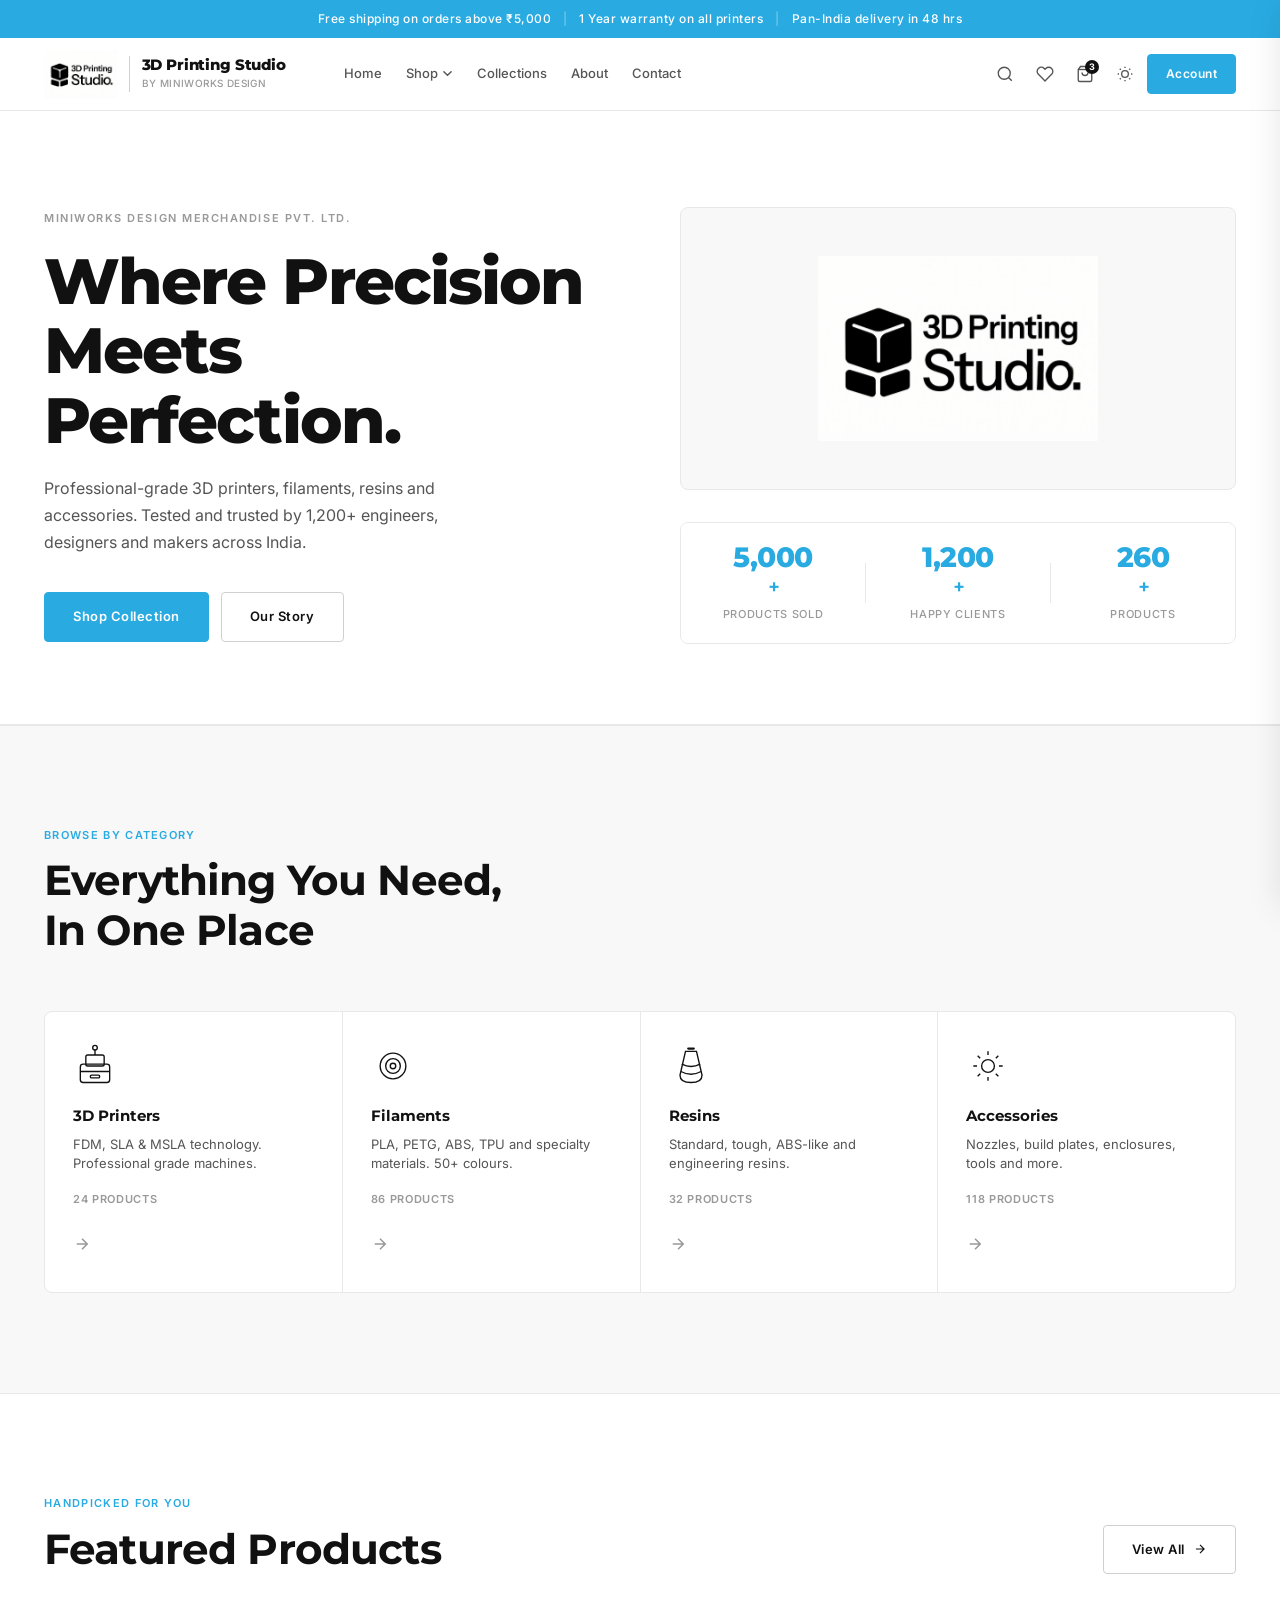
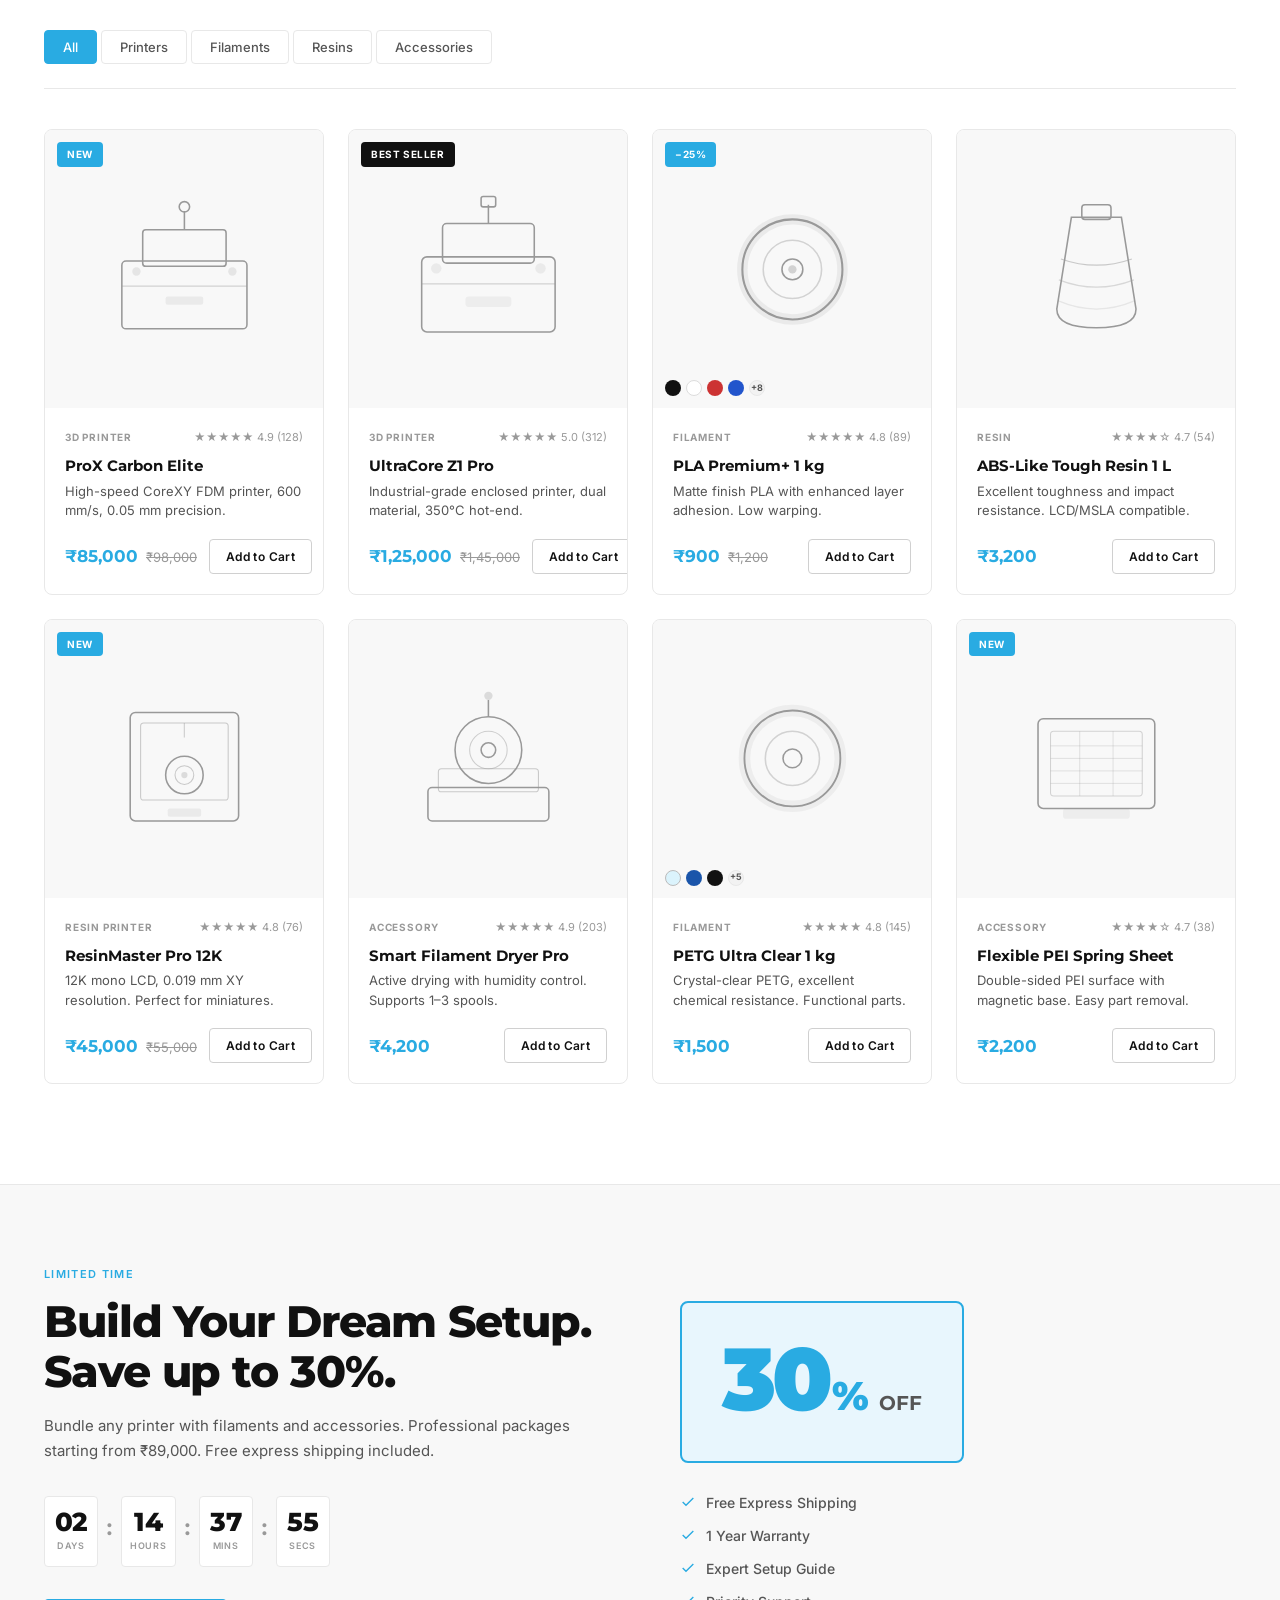
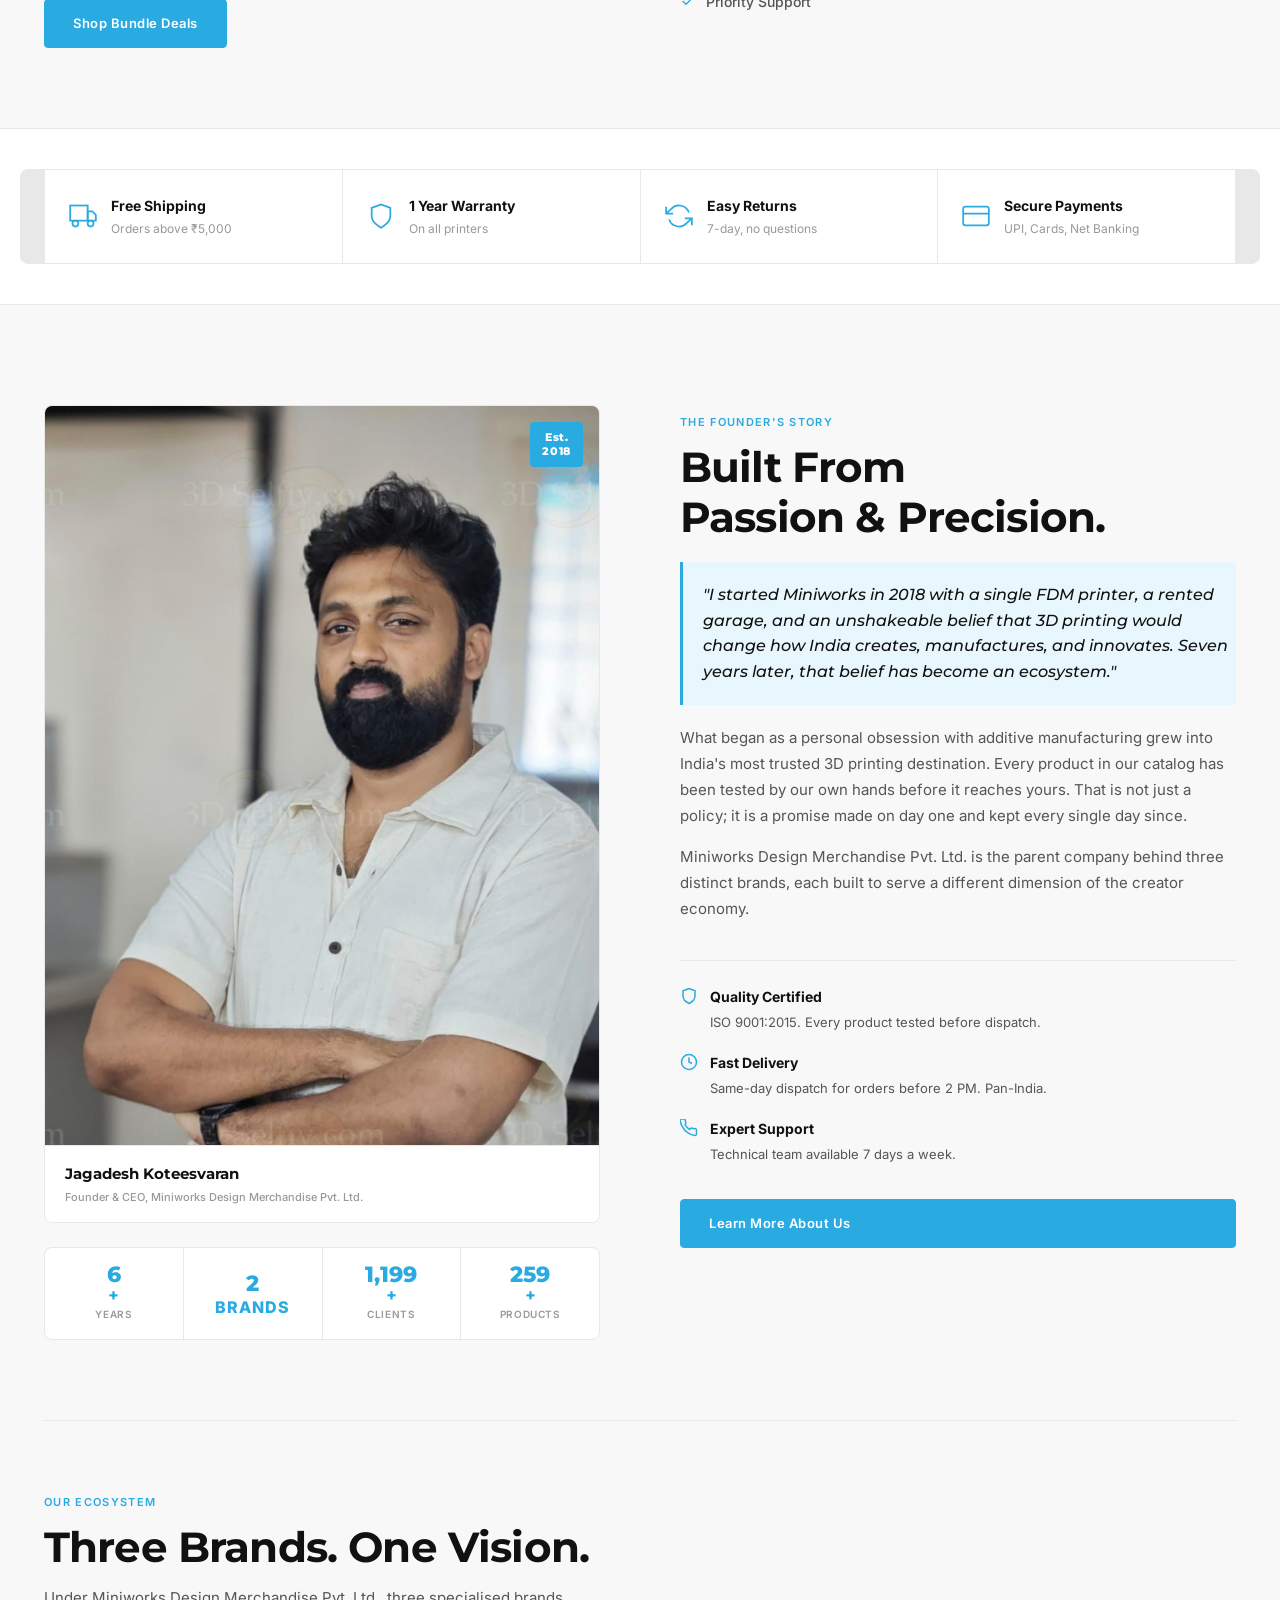
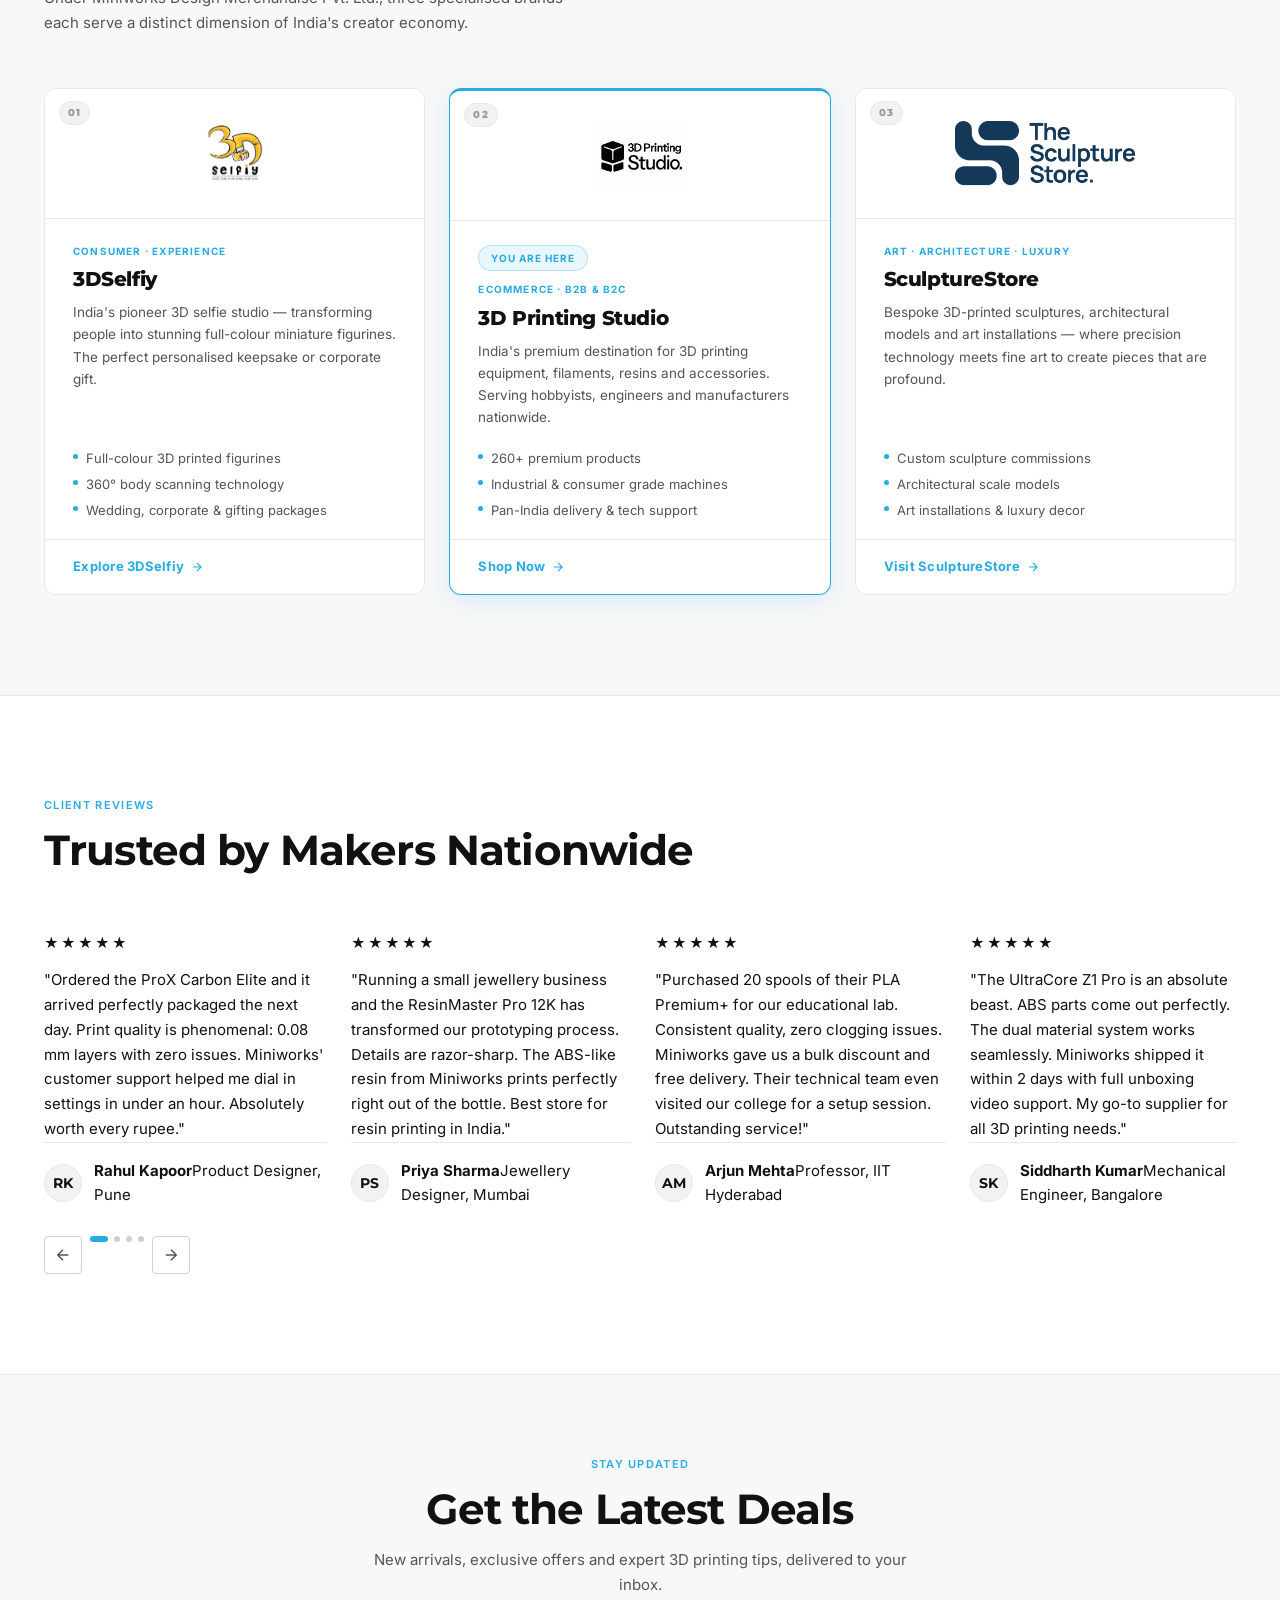
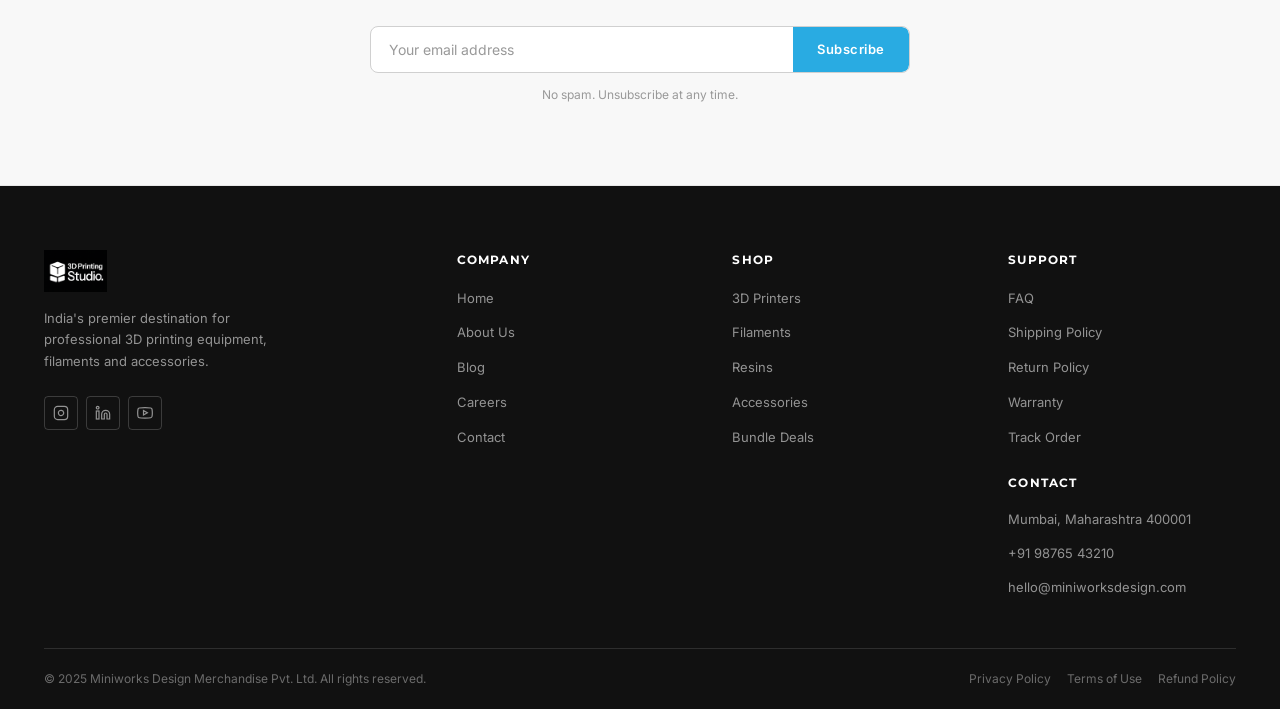
==== index.html @ fddf5553 "Equalise brand cards — all three identical white layout All three cards now have the same exact visu" ====
<!DOCTYPE html>
<html lang="en" data-theme="light">
<head>
  <meta charset="UTF-8" />
  <meta name="viewport" content="width=device-width, initial-scale=1.0" />
  <title>3D Printing Studio | Miniworks Design Merchandise Pvt. Ltd.</title>
  <meta name="description" content="India's premier 3D printing store. Premium printers, filaments, resins, and accessories. Professional grade. Fast shipping." />
  <link rel="preconnect" href="https://fonts.googleapis.com" />
  <link rel="preconnect" href="https://fonts.gstatic.com" crossorigin />
  <link href="https://fonts.googleapis.com/css2?family=Montserrat:wght@400;500;600;700;800&family=Inter:wght@300;400;500&display=swap" rel="stylesheet" />
  <link rel="stylesheet" href="css/style.css" />
</head>
<body>

  <!-- ═══════════════════════════════════════════════
       ANNOUNCEMENT BAR
  ═══════════════════════════════════════════════ -->
  <div class="announce-bar">
    <div class="announce-inner">
      <span>Free shipping on orders above ₹5,000</span>
      <span class="ab-sep">|</span>
      <span>1 Year warranty on all printers</span>
      <span class="ab-sep">|</span>
      <span>Pan-India delivery in 48 hrs</span>
    </div>
  </div>

  <!-- ═══════════════════════════════════════════════
       NAVIGATION
  ═══════════════════════════════════════════════ -->
  <nav class="navbar" id="navbar">
    <div class="nav-container">

      <a href="#" class="nav-logo">
        <img src="Logo/Logo.png" alt="3D Printing Studio" class="logo-img" />
        <div class="logo-text-block">
          <span class="logo-name">3D Printing Studio</span>
          <span class="logo-sub">by Miniworks Design</span>
        </div>
      </a>

      <ul class="nav-links" id="navLinks">
        <li><a href="#" class="nav-link active">Home</a></li>
        <li class="has-dropdown">
          <a href="#shop" class="nav-link">Shop <svg width="11" height="11" viewBox="0 0 12 12" fill="none"><path d="M2 4l4 4 4-4" stroke="currentColor" stroke-width="1.5" stroke-linecap="round"/></svg></a>
          <div class="dropdown">
            <a href="#" class="dropdown-item">
              <span class="di-text"><strong>3D Printers</strong><small>FDM, SLA &amp; MSLA</small></span>
            </a>
            <a href="#" class="dropdown-item">
              <span class="di-text"><strong>Filaments</strong><small>PLA, ABS, PETG, TPU</small></span>
            </a>
            <a href="#" class="dropdown-item">
              <span class="di-text"><strong>Resins</strong><small>Standard, Tough, ABS-Like</small></span>
            </a>
            <a href="#" class="dropdown-item">
              <span class="di-text"><strong>Accessories</strong><small>Nozzles, Beds, Tools</small></span>
            </a>
          </div>
        </li>
        <li><a href="#collections" class="nav-link">Collections</a></li>
        <li><a href="#about" class="nav-link">About</a></li>
        <li><a href="#contact" class="nav-link">Contact</a></li>
      </ul>

      <div class="nav-actions">
        <button class="nav-icon-btn" id="searchToggle" aria-label="Search">
          <svg width="18" height="18" viewBox="0 0 24 24" fill="none" stroke="currentColor" stroke-width="1.8"><circle cx="11" cy="11" r="8"/><path d="M21 21l-4.35-4.35"/></svg>
        </button>
        <button class="nav-icon-btn" aria-label="Wishlist">
          <svg width="18" height="18" viewBox="0 0 24 24" fill="none" stroke="currentColor" stroke-width="1.8"><path d="M20.84 4.61a5.5 5.5 0 00-7.78 0L12 5.67l-1.06-1.06a5.5 5.5 0 00-7.78 7.78l1.06 1.06L12 21.23l7.78-7.78 1.06-1.06a5.5 5.5 0 000-7.78z"/></svg>
        </button>
        <button class="nav-icon-btn cart-btn" id="cartToggle" aria-label="Cart">
          <svg width="18" height="18" viewBox="0 0 24 24" fill="none" stroke="currentColor" stroke-width="1.8"><path d="M6 2L3 6v14a2 2 0 002 2h14a2 2 0 002-2V6l-3-4z"/><line x1="3" y1="6" x2="21" y2="6"/><path d="M16 10a4 4 0 01-8 0"/></svg>
          <span class="cart-badge">3</span>
        </button>
        <button class="nav-icon-btn theme-toggle-btn" id="themeToggle" aria-label="Toggle theme">
          <span class="theme-icon theme-icon-light">
            <svg width="16" height="16" viewBox="0 0 24 24" fill="none" stroke="currentColor" stroke-width="2"><circle cx="12" cy="12" r="5"/><line x1="12" y1="1" x2="12" y2="3"/><line x1="12" y1="21" x2="12" y2="23"/><line x1="4.22" y1="4.22" x2="5.64" y2="5.64"/><line x1="18.36" y1="18.36" x2="19.78" y2="19.78"/><line x1="1" y1="12" x2="3" y2="12"/><line x1="21" y1="12" x2="23" y2="12"/><line x1="4.22" y1="19.78" x2="5.64" y2="18.36"/><line x1="18.36" y1="5.64" x2="19.78" y2="4.22"/></svg>
          </span>
          <span class="theme-icon theme-icon-dark">
            <svg width="16" height="16" viewBox="0 0 24 24" fill="none" stroke="currentColor" stroke-width="2"><path d="M21 12.79A9 9 0 1111.21 3 7 7 0 0021 12.79z"/></svg>
          </span>
        </button>
        <a href="#" class="btn-primary btn-sm">Account</a>
      </div>

      <button class="hamburger" id="hamburger" aria-label="Menu">
        <span></span><span></span><span></span>
      </button>
    </div>

    <!-- Search -->
    <div class="search-overlay" id="searchOverlay">
      <div class="search-box">
        <svg width="20" height="20" viewBox="0 0 24 24" fill="none" stroke="currentColor" stroke-width="1.8"><circle cx="11" cy="11" r="8"/><path d="M21 21l-4.35-4.35"/></svg>
        <input type="text" placeholder="Search printers, filaments, resins…" class="search-input" id="searchInput" />
        <button class="search-close" id="searchClose">
          <svg width="20" height="20" viewBox="0 0 24 24" fill="none" stroke="currentColor" stroke-width="1.8"><line x1="18" y1="6" x2="6" y2="18"/><line x1="6" y1="6" x2="18" y2="18"/></svg>
        </button>
      </div>
    </div>
  </nav>

  <!-- ═══════════════════════════════════════════════
       HERO
  ═══════════════════════════════════════════════ -->
  <section class="hero" id="hero">
    <div class="container hero-inner">
      <div class="hero-content">
        <p class="hero-eyebrow">Miniworks Design Merchandise Pvt. Ltd.</p>
        <h1 class="hero-title">Where Precision<br />Meets Perfection.</h1>
        <p class="hero-subtitle">Professional-grade 3D printers, filaments, resins and accessories. Tested and trusted by 1,200+ engineers, designers and makers across India.</p>
        <div class="hero-actions">
          <a href="#shop" class="btn-primary">Shop Collection</a>
          <a href="#about" class="btn-ghost">Our Story</a>
        </div>
      </div>

      <div class="hero-right">
        <div class="hero-logo-display">
          <img src="Logo/Logo.png" alt="3D Printing Studio" class="hero-logo-large" />
        </div>
        <div class="hero-stats">
          <div class="hs-item">
            <span class="hs-num" data-count="5000">0</span><span class="hs-plus">+</span>
            <span class="hs-label">Products Sold</span>
          </div>
          <div class="hs-divider"></div>
          <div class="hs-item">
            <span class="hs-num" data-count="1200">0</span><span class="hs-plus">+</span>
            <span class="hs-label">Happy Clients</span>
          </div>
          <div class="hs-divider"></div>
          <div class="hs-item">
            <span class="hs-num" data-count="260">0</span><span class="hs-plus">+</span>
            <span class="hs-label">Products</span>
          </div>
        </div>
      </div>
    </div>
  </section>

  <!-- ═══════════════════════════════════════════════
       CATEGORIES
  ═══════════════════════════════════════════════ -->
  <section class="section categories-section" id="shop">
    <div class="container">
      <div class="section-header">
        <p class="section-eyebrow">Browse by Category</p>
        <h2 class="section-title">Everything You Need,<br />In One Place</h2>
      </div>
      <div class="categories-grid">

        <a href="#" class="cat-card">
          <div class="cat-icon">
            <svg viewBox="0 0 48 48" fill="none" stroke="currentColor" stroke-width="1.5">
              <rect x="8" y="22" width="32" height="20" rx="3"/>
              <rect x="14" y="12" width="20" height="12" rx="2"/>
              <line x1="8" y1="30" x2="40" y2="30"/>
              <rect x="19" y="34" width="10" height="3" rx="1"/>
              <line x1="24" y1="12" x2="24" y2="6"/>
              <circle cx="24" cy="4" r="2.5"/>
            </svg>
          </div>
          <div class="cat-body">
            <h3 class="cat-name">3D Printers</h3>
            <p class="cat-desc">FDM, SLA &amp; MSLA technology. Professional grade machines.</p>
            <span class="cat-count">24 Products</span>
          </div>
          <div class="cat-arrow">
            <svg width="18" height="18" viewBox="0 0 24 24" fill="none" stroke="currentColor" stroke-width="2"><path d="M5 12h14M12 5l7 7-7 7"/></svg>
          </div>
        </a>

        <a href="#" class="cat-card">
          <div class="cat-icon">
            <svg viewBox="0 0 48 48" fill="none" stroke="currentColor" stroke-width="1.5">
              <circle cx="24" cy="24" r="14"/>
              <circle cx="24" cy="24" r="8"/>
              <circle cx="24" cy="24" r="3"/>
            </svg>
          </div>
          <div class="cat-body">
            <h3 class="cat-name">Filaments</h3>
            <p class="cat-desc">PLA, PETG, ABS, TPU and specialty materials. 50+ colours.</p>
            <span class="cat-count">86 Products</span>
          </div>
          <div class="cat-arrow">
            <svg width="18" height="18" viewBox="0 0 24 24" fill="none" stroke="currentColor" stroke-width="2"><path d="M5 12h14M12 5l7 7-7 7"/></svg>
          </div>
        </a>

        <a href="#" class="cat-card">
          <div class="cat-icon">
            <svg viewBox="0 0 48 48" fill="none" stroke="currentColor" stroke-width="1.5">
              <path d="M18 8 L30 8 L36 34 Q36 42 24 42 Q12 42 12 34 Z"/>
              <path d="M14 22 Q24 27 34 22"/>
              <path d="M13 30 Q24 36 35 30"/>
              <line x1="21" y1="5" x2="27" y2="5" stroke-width="2.5" stroke-linecap="round"/>
            </svg>
          </div>
          <div class="cat-body">
            <h3 class="cat-name">Resins</h3>
            <p class="cat-desc">Standard, tough, ABS-like and engineering resins.</p>
            <span class="cat-count">32 Products</span>
          </div>
          <div class="cat-arrow">
            <svg width="18" height="18" viewBox="0 0 24 24" fill="none" stroke="currentColor" stroke-width="2"><path d="M5 12h14M12 5l7 7-7 7"/></svg>
          </div>
        </a>

        <a href="#" class="cat-card">
          <div class="cat-icon">
            <svg viewBox="0 0 48 48" fill="none" stroke="currentColor" stroke-width="1.5">
              <circle cx="24" cy="24" r="7"/>
              <path d="M24 8v4M24 36v4M8 24h4M36 24h4M12.7 12.7l2.8 2.8M32.5 32.5l2.8 2.8M12.7 35.3l2.8-2.8M32.5 15.5l2.8-2.8"/>
            </svg>
          </div>
          <div class="cat-body">
            <h3 class="cat-name">Accessories</h3>
            <p class="cat-desc">Nozzles, build plates, enclosures, tools and more.</p>
            <span class="cat-count">118 Products</span>
          </div>
          <div class="cat-arrow">
            <svg width="18" height="18" viewBox="0 0 24 24" fill="none" stroke="currentColor" stroke-width="2"><path d="M5 12h14M12 5l7 7-7 7"/></svg>
          </div>
        </a>

      </div>
    </div>
  </section>

  <!-- ═══════════════════════════════════════════════
       FEATURED PRODUCTS
  ═══════════════════════════════════════════════ -->
  <section class="section products-section" id="featured">
    <div class="container">
      <div class="section-header section-header-row">
        <div>
          <p class="section-eyebrow">Handpicked for You</p>
          <h2 class="section-title">Featured Products</h2>
        </div>
        <a href="#" class="btn-ghost">View All <svg width="14" height="14" viewBox="0 0 24 24" fill="none" stroke="currentColor" stroke-width="2"><path d="M5 12h14M12 5l7 7-7 7"/></svg></a>
      </div>

      <div class="filter-tabs">
        <button class="filter-tab active" data-filter="all">All</button>
        <button class="filter-tab" data-filter="printers">Printers</button>
        <button class="filter-tab" data-filter="filaments">Filaments</button>
        <button class="filter-tab" data-filter="resins">Resins</button>
        <button class="filter-tab" data-filter="accessories">Accessories</button>
      </div>

      <div class="products-grid" id="productsGrid">

        <!-- Product 1 -->
        <div class="product-card" data-category="printers">
          <div class="product-badge badge-new">New</div>
          <div class="product-image">
            <div class="product-art">
              <svg viewBox="0 0 160 160" fill="none">
                <rect x="20" y="72" width="120" height="65" rx="4" stroke="currentColor" stroke-width="1.5"/>
                <rect x="40" y="42" width="80" height="35" rx="3" stroke="currentColor" stroke-width="1.5"/>
                <line x1="20" y1="96" x2="140" y2="96" stroke="currentColor" stroke-width="1.2" opacity="0.4"/>
                <rect x="62" y="106" width="36" height="8" rx="2" fill="currentColor" opacity="0.15"/>
                <line x1="80" y1="42" x2="80" y2="24" stroke="currentColor" stroke-width="1.5"/>
                <circle cx="80" cy="20" r="5" stroke="currentColor" stroke-width="1.5"/>
                <circle cx="34" cy="82" r="4" fill="currentColor" opacity="0.2"/>
                <circle cx="126" cy="82" r="4" fill="currentColor" opacity="0.2"/>
              </svg>
            </div>
            <div class="product-actions">
              <button class="pa-btn">
                <svg width="15" height="15" viewBox="0 0 24 24" fill="none" stroke="currentColor" stroke-width="2"><path d="M20.84 4.61a5.5 5.5 0 00-7.78 0L12 5.67l-1.06-1.06a5.5 5.5 0 00-7.78 7.78l1.06 1.06L12 21.23l7.78-7.78 1.06-1.06a5.5 5.5 0 000-7.78z"/></svg>
              </button>
              <button class="pa-btn">
                <svg width="15" height="15" viewBox="0 0 24 24" fill="none" stroke="currentColor" stroke-width="2"><path d="M1 12s4-8 11-8 11 8 11 8-4 8-11 8-11-8-11-8z"/><circle cx="12" cy="12" r="3"/></svg>
              </button>
            </div>
          </div>
          <div class="product-info">
            <div class="product-meta">
              <span class="product-category">3D Printer</span>
              <div class="product-rating">★★★★★ <span>4.9 (128)</span></div>
            </div>
            <h3 class="product-name">ProX Carbon Elite</h3>
            <p class="product-desc">High-speed CoreXY FDM printer, 600 mm/s, 0.05 mm precision.</p>
            <div class="product-footer">
              <div class="product-price">
                <span class="price-current">₹85,000</span>
                <span class="price-original">₹98,000</span>
              </div>
              <button class="btn-add-cart">Add to Cart</button>
            </div>
          </div>
        </div>

        <!-- Product 2 -->
        <div class="product-card" data-category="printers">
          <div class="product-badge badge-hot">Best Seller</div>
          <div class="product-image">
            <div class="product-art">
              <svg viewBox="0 0 160 160" fill="none">
                <rect x="16" y="68" width="128" height="72" rx="5" stroke="currentColor" stroke-width="1.5"/>
                <rect x="36" y="36" width="88" height="38" rx="4" stroke="currentColor" stroke-width="1.5"/>
                <line x1="16" y1="94" x2="144" y2="94" stroke="currentColor" stroke-width="1.2" opacity="0.4"/>
                <rect x="58" y="106" width="44" height="10" rx="3" fill="currentColor" opacity="0.12"/>
                <line x1="80" y1="36" x2="80" y2="18" stroke="currentColor" stroke-width="1.5"/>
                <rect x="73" y="10" width="14" height="10" rx="2" stroke="currentColor" stroke-width="1.5"/>
                <circle cx="30" cy="79" r="5" fill="currentColor" opacity="0.15"/>
                <circle cx="130" cy="79" r="5" fill="currentColor" opacity="0.15"/>
              </svg>
            </div>
            <div class="product-actions">
              <button class="pa-btn"><svg width="15" height="15" viewBox="0 0 24 24" fill="none" stroke="currentColor" stroke-width="2"><path d="M20.84 4.61a5.5 5.5 0 00-7.78 0L12 5.67l-1.06-1.06a5.5 5.5 0 00-7.78 7.78l1.06 1.06L12 21.23l7.78-7.78 1.06-1.06a5.5 5.5 0 000-7.78z"/></svg></button>
              <button class="pa-btn"><svg width="15" height="15" viewBox="0 0 24 24" fill="none" stroke="currentColor" stroke-width="2"><path d="M1 12s4-8 11-8 11 8 11 8-4 8-11 8-11-8-11-8z"/><circle cx="12" cy="12" r="3"/></svg></button>
            </div>
          </div>
          <div class="product-info">
            <div class="product-meta">
              <span class="product-category">3D Printer</span>
              <div class="product-rating">★★★★★ <span>5.0 (312)</span></div>
            </div>
            <h3 class="product-name">UltraCore Z1 Pro</h3>
            <p class="product-desc">Industrial-grade enclosed printer, dual material, 350°C hot-end.</p>
            <div class="product-footer">
              <div class="product-price">
                <span class="price-current">₹1,25,000</span>
                <span class="price-original">₹1,45,000</span>
              </div>
              <button class="btn-add-cart">Add to Cart</button>
            </div>
          </div>
        </div>

        <!-- Product 3 -->
        <div class="product-card" data-category="filaments">
          <div class="product-badge badge-sale">−25%</div>
          <div class="product-image">
            <div class="product-art">
              <svg viewBox="0 0 160 160" fill="none">
                <circle cx="80" cy="80" r="48" stroke="currentColor" stroke-width="10" opacity="0.15"/>
                <circle cx="80" cy="80" r="48" stroke="currentColor" stroke-width="2" stroke-dasharray="0 0" fill="none"/>
                <circle cx="80" cy="80" r="28" stroke="currentColor" stroke-width="1.5" fill="none" opacity="0.4"/>
                <circle cx="80" cy="80" r="10" stroke="currentColor" stroke-width="1.5"/>
                <circle cx="80" cy="80" r="4" fill="currentColor" opacity="0.4"/>
              </svg>
            </div>
            <div class="color-swatches">
              <span class="swatch" style="background:#111111"></span>
              <span class="swatch" style="background:#FFFFFF;border:1px solid #DDD"></span>
              <span class="swatch" style="background:#CC3333"></span>
              <span class="swatch" style="background:#2255CC"></span>
              <span class="swatch swatch-more">+8</span>
            </div>
            <div class="product-actions">
              <button class="pa-btn"><svg width="15" height="15" viewBox="0 0 24 24" fill="none" stroke="currentColor" stroke-width="2"><path d="M20.84 4.61a5.5 5.5 0 00-7.78 0L12 5.67l-1.06-1.06a5.5 5.5 0 00-7.78 7.78l1.06 1.06L12 21.23l7.78-7.78 1.06-1.06a5.5 5.5 0 000-7.78z"/></svg></button>
              <button class="pa-btn"><svg width="15" height="15" viewBox="0 0 24 24" fill="none" stroke="currentColor" stroke-width="2"><path d="M1 12s4-8 11-8 11 8 11 8-4 8-11 8-11-8-11-8z"/><circle cx="12" cy="12" r="3"/></svg></button>
            </div>
          </div>
          <div class="product-info">
            <div class="product-meta">
              <span class="product-category">Filament</span>
              <div class="product-rating">★★★★★ <span>4.8 (89)</span></div>
            </div>
            <h3 class="product-name">PLA Premium+ 1 kg</h3>
            <p class="product-desc">Matte finish PLA with enhanced layer adhesion. Low warping.</p>
            <div class="product-footer">
              <div class="product-price">
                <span class="price-current">₹900</span>
                <span class="price-original">₹1,200</span>
              </div>
              <button class="btn-add-cart">Add to Cart</button>
            </div>
          </div>
        </div>

        <!-- Product 4 -->
        <div class="product-card" data-category="resins">
          <div class="product-image">
            <div class="product-art">
              <svg viewBox="0 0 160 160" fill="none">
                <path d="M56 30 L104 30 L118 118 Q118 136 80 136 Q42 136 42 118 Z" stroke="currentColor" stroke-width="1.5" fill="none"/>
                <path d="M46 70 Q80 82 114 70" stroke="currentColor" stroke-width="1.2" opacity="0.5"/>
                <path d="M44 90 Q80 104 116 90" stroke="currentColor" stroke-width="1.2" opacity="0.35"/>
                <path d="M43 110 Q80 126 117 110" stroke="currentColor" stroke-width="1.2" opacity="0.2"/>
                <rect x="66" y="18" width="28" height="14" rx="3" stroke="currentColor" stroke-width="1.5"/>
              </svg>
            </div>
            <div class="product-actions">
              <button class="pa-btn"><svg width="15" height="15" viewBox="0 0 24 24" fill="none" stroke="currentColor" stroke-width="2"><path d="M20.84 4.61a5.5 5.5 0 00-7.78 0L12 5.67l-1.06-1.06a5.5 5.5 0 00-7.78 7.78l1.06 1.06L12 21.23l7.78-7.78 1.06-1.06a5.5 5.5 0 000-7.78z"/></svg></button>
              <button class="pa-btn"><svg width="15" height="15" viewBox="0 0 24 24" fill="none" stroke="currentColor" stroke-width="2"><path d="M1 12s4-8 11-8 11 8 11 8-4 8-11 8-11-8-11-8z"/><circle cx="12" cy="12" r="3"/></svg></button>
            </div>
          </div>
          <div class="product-info">
            <div class="product-meta">
              <span class="product-category">Resin</span>
              <div class="product-rating">★★★★☆ <span>4.7 (54)</span></div>
            </div>
            <h3 class="product-name">ABS-Like Tough Resin 1 L</h3>
            <p class="product-desc">Excellent toughness and impact resistance. LCD/MSLA compatible.</p>
            <div class="product-footer">
              <div class="product-price">
                <span class="price-current">₹3,200</span>
              </div>
              <button class="btn-add-cart">Add to Cart</button>
            </div>
          </div>
        </div>

        <!-- Product 5 -->
        <div class="product-card" data-category="printers">
          <div class="product-badge badge-new">New</div>
          <div class="product-image">
            <div class="product-art">
              <svg viewBox="0 0 160 160" fill="none">
                <rect x="28" y="36" width="104" height="104" rx="5" stroke="currentColor" stroke-width="1.5"/>
                <rect x="38" y="46" width="84" height="74" rx="3" stroke="currentColor" stroke-width="1" opacity="0.5"/>
                <circle cx="80" cy="96" r="18" stroke="currentColor" stroke-width="1.5"/>
                <circle cx="80" cy="96" r="9" stroke="currentColor" stroke-width="1" opacity="0.5"/>
                <circle cx="80" cy="96" r="3" fill="currentColor" opacity="0.3"/>
                <rect x="64" y="128" width="32" height="8" rx="2" fill="currentColor" opacity="0.15"/>
                <line x1="80" y1="46" x2="80" y2="60" stroke="currentColor" stroke-width="1.2" opacity="0.4"/>
              </svg>
            </div>
            <div class="product-actions">
              <button class="pa-btn"><svg width="15" height="15" viewBox="0 0 24 24" fill="none" stroke="currentColor" stroke-width="2"><path d="M20.84 4.61a5.5 5.5 0 00-7.78 0L12 5.67l-1.06-1.06a5.5 5.5 0 00-7.78 7.78l1.06 1.06L12 21.23l7.78-7.78 1.06-1.06a5.5 5.5 0 000-7.78z"/></svg></button>
              <button class="pa-btn"><svg width="15" height="15" viewBox="0 0 24 24" fill="none" stroke="currentColor" stroke-width="2"><path d="M1 12s4-8 11-8 11 8 11 8-4 8-11 8-11-8-11-8z"/><circle cx="12" cy="12" r="3"/></svg></button>
            </div>
          </div>
          <div class="product-info">
            <div class="product-meta">
              <span class="product-category">Resin Printer</span>
              <div class="product-rating">★★★★★ <span>4.8 (76)</span></div>
            </div>
            <h3 class="product-name">ResinMaster Pro 12K</h3>
            <p class="product-desc">12K mono LCD, 0.019 mm XY resolution. Perfect for miniatures.</p>
            <div class="product-footer">
              <div class="product-price">
                <span class="price-current">₹45,000</span>
                <span class="price-original">₹55,000</span>
              </div>
              <button class="btn-add-cart">Add to Cart</button>
            </div>
          </div>
        </div>

        <!-- Product 6 -->
        <div class="product-card" data-category="accessories">
          <div class="product-image">
            <div class="product-art">
              <svg viewBox="0 0 160 160" fill="none">
                <rect x="22" y="108" width="116" height="32" rx="4" stroke="currentColor" stroke-width="1.5"/>
                <rect x="32" y="90" width="96" height="22" rx="3" stroke="currentColor" stroke-width="1" opacity="0.5"/>
                <circle cx="80" cy="72" r="32" stroke="currentColor" stroke-width="1.5" fill="none"/>
                <circle cx="80" cy="72" r="18" stroke="currentColor" stroke-width="1" fill="none" opacity="0.45"/>
                <circle cx="80" cy="72" r="7" stroke="currentColor" stroke-width="1.5"/>
                <line x1="80" y1="40" x2="80" y2="24" stroke="currentColor" stroke-width="1.5"/>
                <circle cx="80" cy="20" r="4" fill="currentColor" opacity="0.3"/>
              </svg>
            </div>
            <div class="product-actions">
              <button class="pa-btn"><svg width="15" height="15" viewBox="0 0 24 24" fill="none" stroke="currentColor" stroke-width="2"><path d="M20.84 4.61a5.5 5.5 0 00-7.78 0L12 5.67l-1.06-1.06a5.5 5.5 0 00-7.78 7.78l1.06 1.06L12 21.23l7.78-7.78 1.06-1.06a5.5 5.5 0 000-7.78z"/></svg></button>
              <button class="pa-btn"><svg width="15" height="15" viewBox="0 0 24 24" fill="none" stroke="currentColor" stroke-width="2"><path d="M1 12s4-8 11-8 11 8 11 8-4 8-11 8-11-8-11-8z"/><circle cx="12" cy="12" r="3"/></svg></button>
            </div>
          </div>
          <div class="product-info">
            <div class="product-meta">
              <span class="product-category">Accessory</span>
              <div class="product-rating">★★★★★ <span>4.9 (203)</span></div>
            </div>
            <h3 class="product-name">Smart Filament Dryer Pro</h3>
            <p class="product-desc">Active drying with humidity control. Supports 1–3 spools.</p>
            <div class="product-footer">
              <div class="product-price">
                <span class="price-current">₹4,200</span>
              </div>
              <button class="btn-add-cart">Add to Cart</button>
            </div>
          </div>
        </div>

        <!-- Product 7 -->
        <div class="product-card" data-category="filaments">
          <div class="product-image">
            <div class="product-art">
              <svg viewBox="0 0 160 160" fill="none">
                <circle cx="80" cy="80" r="46" stroke="currentColor" stroke-width="11" opacity="0.12"/>
                <circle cx="80" cy="80" r="46" stroke="currentColor" stroke-width="1.8" fill="none"/>
                <circle cx="80" cy="80" r="26" stroke="currentColor" stroke-width="1.5" fill="none" opacity="0.4"/>
                <circle cx="80" cy="80" r="9" stroke="currentColor" stroke-width="1.5"/>
              </svg>
            </div>
            <div class="color-swatches">
              <span class="swatch" style="background:rgba(200,240,255,0.6);border:1px solid #BBB"></span>
              <span class="swatch" style="background:#1A55AA"></span>
              <span class="swatch" style="background:#111"></span>
              <span class="swatch swatch-more">+5</span>
            </div>
            <div class="product-actions">
              <button class="pa-btn"><svg width="15" height="15" viewBox="0 0 24 24" fill="none" stroke="currentColor" stroke-width="2"><path d="M20.84 4.61a5.5 5.5 0 00-7.78 0L12 5.67l-1.06-1.06a5.5 5.5 0 00-7.78 7.78l1.06 1.06L12 21.23l7.78-7.78 1.06-1.06a5.5 5.5 0 000-7.78z"/></svg></button>
              <button class="pa-btn"><svg width="15" height="15" viewBox="0 0 24 24" fill="none" stroke="currentColor" stroke-width="2"><path d="M1 12s4-8 11-8 11 8 11 8-4 8-11 8-11-8-11-8z"/><circle cx="12" cy="12" r="3"/></svg></button>
            </div>
          </div>
          <div class="product-info">
            <div class="product-meta">
              <span class="product-category">Filament</span>
              <div class="product-rating">★★★★★ <span>4.8 (145)</span></div>
            </div>
            <h3 class="product-name">PETG Ultra Clear 1 kg</h3>
            <p class="product-desc">Crystal-clear PETG, excellent chemical resistance. Functional parts.</p>
            <div class="product-footer">
              <div class="product-price">
                <span class="price-current">₹1,500</span>
              </div>
              <button class="btn-add-cart">Add to Cart</button>
            </div>
          </div>
        </div>

        <!-- Product 8 -->
        <div class="product-card" data-category="accessories">
          <div class="product-badge badge-new">New</div>
          <div class="product-image">
            <div class="product-art">
              <svg viewBox="0 0 160 160" fill="none">
                <rect x="24" y="42" width="112" height="86" rx="5" stroke="currentColor" stroke-width="1.5"/>
                <rect x="36" y="54" width="88" height="62" rx="3" stroke="currentColor" stroke-width="1" opacity="0.4"/>
                <line x1="36" y1="68" x2="124" y2="68" stroke="currentColor" stroke-width="0.8" opacity="0.3"/>
                <line x1="36" y1="80" x2="124" y2="80" stroke="currentColor" stroke-width="0.8" opacity="0.3"/>
                <line x1="36" y1="92" x2="124" y2="92" stroke="currentColor" stroke-width="0.8" opacity="0.3"/>
                <line x1="36" y1="104" x2="124" y2="104" stroke="currentColor" stroke-width="0.8" opacity="0.3"/>
                <line x1="64" y1="54" x2="64" y2="116" stroke="currentColor" stroke-width="0.8" opacity="0.3"/>
                <line x1="96" y1="54" x2="96" y2="116" stroke="currentColor" stroke-width="0.8" opacity="0.3"/>
                <rect x="48" y="128" width="64" height="10" rx="3" fill="currentColor" opacity="0.12"/>
              </svg>
            </div>
            <div class="product-actions">
              <button class="pa-btn"><svg width="15" height="15" viewBox="0 0 24 24" fill="none" stroke="currentColor" stroke-width="2"><path d="M20.84 4.61a5.5 5.5 0 00-7.78 0L12 5.67l-1.06-1.06a5.5 5.5 0 00-7.78 7.78l1.06 1.06L12 21.23l7.78-7.78 1.06-1.06a5.5 5.5 0 000-7.78z"/></svg></button>
              <button class="pa-btn"><svg width="15" height="15" viewBox="0 0 24 24" fill="none" stroke="currentColor" stroke-width="2"><path d="M1 12s4-8 11-8 11 8 11 8-4 8-11 8-11-8-11-8z"/><circle cx="12" cy="12" r="3"/></svg></button>
            </div>
          </div>
          <div class="product-info">
            <div class="product-meta">
              <span class="product-category">Accessory</span>
              <div class="product-rating">★★★★☆ <span>4.7 (38)</span></div>
            </div>
            <h3 class="product-name">Flexible PEI Spring Sheet</h3>
            <p class="product-desc">Double-sided PEI surface with magnetic base. Easy part removal.</p>
            <div class="product-footer">
              <div class="product-price">
                <span class="price-current">₹2,200</span>
              </div>
              <button class="btn-add-cart">Add to Cart</button>
            </div>
          </div>
        </div>

      </div>
    </div>
  </section>

  <!-- ═══════════════════════════════════════════════
       PROMO BANNER
  ═══════════════════════════════════════════════ -->
  <section class="promo-section" id="collections">
    <div class="container promo-inner">
      <div class="promo-left">
        <p class="section-eyebrow">Limited Time</p>
        <h2 class="promo-title">Build Your Dream Setup.<br />Save up to 30%.</h2>
        <p class="promo-desc">Bundle any printer with filaments and accessories. Professional packages starting from ₹89,000. Free express shipping included.</p>
        <div class="promo-countdown" id="countdown">
          <div class="cd-unit"><span class="cd-num" id="cdDays">02</span><span class="cd-label">Days</span></div>
          <span class="cd-colon">:</span>
          <div class="cd-unit"><span class="cd-num" id="cdHours">14</span><span class="cd-label">Hours</span></div>
          <span class="cd-colon">:</span>
          <div class="cd-unit"><span class="cd-num" id="cdMins">38</span><span class="cd-label">Mins</span></div>
          <span class="cd-colon">:</span>
          <div class="cd-unit"><span class="cd-num" id="cdSecs">00</span><span class="cd-label">Secs</span></div>
        </div>
        <a href="#" class="btn-primary">Shop Bundle Deals</a>
      </div>
      <div class="promo-right">
        <div class="promo-offer-box">
          <span class="pob-pct">30</span>
          <span class="pob-sign">%</span>
          <span class="pob-off">OFF</span>
        </div>
        <ul class="promo-checklist">
          <li><svg width="16" height="16" viewBox="0 0 24 24" fill="none" stroke="currentColor" stroke-width="2"><polyline points="20 6 9 17 4 12"/></svg> Free Express Shipping</li>
          <li><svg width="16" height="16" viewBox="0 0 24 24" fill="none" stroke="currentColor" stroke-width="2"><polyline points="20 6 9 17 4 12"/></svg> 1 Year Warranty</li>
          <li><svg width="16" height="16" viewBox="0 0 24 24" fill="none" stroke="currentColor" stroke-width="2"><polyline points="20 6 9 17 4 12"/></svg> Expert Setup Guide</li>
          <li><svg width="16" height="16" viewBox="0 0 24 24" fill="none" stroke="currentColor" stroke-width="2"><polyline points="20 6 9 17 4 12"/></svg> Priority Support</li>
        </ul>
      </div>
    </div>
  </section>

  <!-- ═══════════════════════════════════════════════
       TRUST STRIP
  ═══════════════════════════════════════════════ -->
  <section class="trust-section">
    <div class="container trust-grid">
      <div class="trust-item">
        <svg width="28" height="28" viewBox="0 0 24 24" fill="none" stroke="currentColor" stroke-width="1.5"><rect x="1" y="3" width="15" height="13"/><polygon points="16 8 20 8 23 11 23 16 16 16 16 8"/><circle cx="5.5" cy="18.5" r="2.5"/><circle cx="18.5" cy="18.5" r="2.5"/></svg>
        <div><strong>Free Shipping</strong><span>Orders above ₹5,000</span></div>
      </div>
      <div class="trust-item">
        <svg width="28" height="28" viewBox="0 0 24 24" fill="none" stroke="currentColor" stroke-width="1.5"><path d="M12 22s8-4 8-10V5l-8-3-8 3v7c0 6 8 10 8 10z"/></svg>
        <div><strong>1 Year Warranty</strong><span>On all printers</span></div>
      </div>
      <div class="trust-item">
        <svg width="28" height="28" viewBox="0 0 24 24" fill="none" stroke="currentColor" stroke-width="1.5"><polyline points="1 4 1 10 7 10"/><polyline points="23 20 23 14 17 14"/><path d="M20.49 9A9 9 0 005.64 5.64L1 10m22 4l-4.64 4.36A9 9 0 013.51 15"/></svg>
        <div><strong>Easy Returns</strong><span>7-day, no questions</span></div>
      </div>
      <div class="trust-item">
        <svg width="28" height="28" viewBox="0 0 24 24" fill="none" stroke="currentColor" stroke-width="1.5"><rect x="1" y="4" width="22" height="16" rx="2"/><line x1="1" y1="10" x2="23" y2="10"/></svg>
        <div><strong>Secure Payments</strong><span>UPI, Cards, Net Banking</span></div>
      </div>
    </div>
  </section>

  <!-- ═══════════════════════════════════════════════
       ABOUT — FOUNDER + ECOSYSTEM
  ═══════════════════════════════════════════════ -->
  <section class="section about-section" id="about">
    <div class="container">

      <!-- Founder grid -->
      <div class="founder-grid">
        <div class="founder-photo-col">
          <div class="founder-photo-frame">
            <div class="fpf-inner">
              <img src="assets/Founder.jpeg" alt="Jagadesh Koteesvaran, Founder and CEO, Miniworks Design Merchandise Pvt. Ltd." class="founder-photo" loading="eager" decoding="sync" onerror="this.classList.add('img-missing')" />
              <div class="founder-est-badge">Est.<br/>2018</div>
            </div>
            <div class="founder-name-tag">
              <span class="founder-name">Jagadesh Koteesvaran</span>
              <span class="founder-title">Founder &amp; CEO, Miniworks Design Merchandise Pvt. Ltd.</span>
            </div>
          </div>
          <div class="about-stats-grid">
            <div class="as-item"><span class="as-num counter-val" data-count="7">0</span><span>+</span><span class="as-label">Years</span></div>
            <div class="as-item"><span class="as-num counter-val" data-count="3">0</span><span class="as-label">Brands</span></div>
            <div class="as-item"><span class="as-num counter-val" data-count="1200">0</span><span>+</span><span class="as-label">Clients</span></div>
            <div class="as-item"><span class="as-num counter-val" data-count="260">0</span><span>+</span><span class="as-label">Products</span></div>
          </div>
        </div>

        <div class="founder-story">
          <p class="section-eyebrow">The Founder's Story</p>
          <h2 class="section-title">Built From<br />Passion &amp; Precision.</h2>
          <blockquote class="founder-quote">
            "I started Miniworks in 2018 with a single FDM printer, a rented garage, and an unshakeable belief that 3D printing would change how India creates, manufactures, and innovates. Seven years later, that belief has become an ecosystem."
          </blockquote>
          <p class="about-desc">What began as a personal obsession with additive manufacturing grew into India's most trusted 3D printing destination. Every product in our catalog has been tested by our own hands before it reaches yours. That is not just a policy; it is a promise made on day one and kept every single day since.</p>
          <p class="about-desc">Miniworks Design Merchandise Pvt. Ltd. is the parent company behind three distinct brands, each built to serve a different dimension of the creator economy.</p>
          <div class="about-features">
            <div class="af-row"><svg width="18" height="18" viewBox="0 0 24 24" fill="none" stroke="currentColor" stroke-width="2"><path d="M12 22s8-4 8-10V5l-8-3-8 3v7c0 6 8 10 8 10z"/></svg><div><strong>Quality Certified</strong><span>ISO 9001:2015. Every product tested before dispatch.</span></div></div>
            <div class="af-row"><svg width="18" height="18" viewBox="0 0 24 24" fill="none" stroke="currentColor" stroke-width="2"><circle cx="12" cy="12" r="10"/><polyline points="12 6 12 12 16 14"/></svg><div><strong>Fast Delivery</strong><span>Same-day dispatch for orders before 2 PM. Pan-India.</span></div></div>
            <div class="af-row"><svg width="18" height="18" viewBox="0 0 24 24" fill="none" stroke="currentColor" stroke-width="2"><path d="M22 16.92v3a2 2 0 01-2.18 2 19.79 19.79 0 01-8.63-3.07A19.5 19.5 0 013.07 9.81a19.79 19.79 0 01-3.07-8.71A2 2 0 012 0h3a2 2 0 012 1.72c.127.96.361 1.903.7 2.81a2 2 0 01-.45 2.11L6.91 7.91a16 16 0 006.08 6.08l1.27-1.27a2 2 0 012.11-.45c.907.339 1.85.573 2.81.7A2 2 0 0122 14.92z"/></svg><div><strong>Expert Support</strong><span>Technical team available 7 days a week.</span></div></div>
          </div>
          <a href="#" class="btn-primary">Learn More About Us</a>
        </div>
      </div>

      <!-- Child companies -->
      <div class="child-companies">
        <div class="cc-header">
          <p class="section-eyebrow">Our Ecosystem</p>
          <h2 class="section-title">Three Brands. One Vision.</h2>
          <p class="section-desc">Under Miniworks Design Merchandise Pvt. Ltd., three specialised brands each serve a distinct dimension of India's creator economy.</p>
        </div>

        <div class="cc-grid">

          <!-- 01 · 3DSelfiy -->
          <div class="cc-card">
            <div class="cc-card-logo">
              <span class="cc-index">01</span>
              <img src="assets/3DSelfiyLogo.jpeg" alt="3DSelfiy" class="cc-brand-logo" loading="eager" decoding="sync" />
            </div>
            <div class="cc-card-body">
              <p class="cc-category">Consumer · Experience</p>
              <h3 class="cc-name">3DSelfiy</h3>
              <p class="cc-desc">India's pioneer 3D selfie studio — transforming people into stunning full-colour miniature figurines. The perfect personalised keepsake or corporate gift.</p>
              <ul class="cc-features">
                <li>Full-colour 3D printed figurines</li>
                <li>360° body scanning technology</li>
                <li>Wedding, corporate &amp; gifting packages</li>
              </ul>
            </div>
            <a href="#" class="cc-cta">Explore 3DSelfiy <svg width="14" height="14" viewBox="0 0 24 24" fill="none" stroke="currentColor" stroke-width="2"><path d="M5 12h14M12 5l7 7-7 7"/></svg></a>
          </div>

          <!-- 02 · 3D Printing Studio (featured) -->
          <div class="cc-card cc-card-featured">
            <div class="cc-card-logo">
              <span class="cc-index">02</span>
              <img src="Logo/Logo.png" alt="3D Printing Studio" class="cc-brand-logo" loading="eager" decoding="sync" />
            </div>
            <div class="cc-card-body">
              <div class="cc-you-are-here">You Are Here</div>
              <p class="cc-category">eCommerce · B2B &amp; B2C</p>
              <h3 class="cc-name">3D Printing Studio</h3>
              <p class="cc-desc">India's premium destination for 3D printing equipment, filaments, resins and accessories. Serving hobbyists, engineers and manufacturers nationwide.</p>
              <ul class="cc-features">
                <li>260+ premium products</li>
                <li>Industrial &amp; consumer grade machines</li>
                <li>Pan-India delivery &amp; tech support</li>
              </ul>
            </div>
            <a href="#shop" class="cc-cta">Shop Now <svg width="14" height="14" viewBox="0 0 24 24" fill="none" stroke="currentColor" stroke-width="2"><path d="M5 12h14M12 5l7 7-7 7"/></svg></a>
          </div>

          <!-- 03 · SculptureStore -->
          <div class="cc-card">
            <div class="cc-card-logo">
              <span class="cc-index">03</span>
              <img src="assets/SSLogo.png" alt="SculptureStore" class="cc-brand-logo" loading="eager" decoding="sync" />
            </div>
            <div class="cc-card-body">
              <p class="cc-category">Art · Architecture · Luxury</p>
              <h3 class="cc-name">SculptureStore</h3>
              <p class="cc-desc">Bespoke 3D-printed sculptures, architectural models and art installations — where precision technology meets fine art to create pieces that are profound.</p>
              <ul class="cc-features">
                <li>Custom sculpture commissions</li>
                <li>Architectural scale models</li>
                <li>Art installations &amp; luxury decor</li>
              </ul>
            </div>
            <a href="#" class="cc-cta">Visit SculptureStore <svg width="14" height="14" viewBox="0 0 24 24" fill="none" stroke="currentColor" stroke-width="2"><path d="M5 12h14M12 5l7 7-7 7"/></svg></a>
          </div>

        </div>
      </div>

    </div>
  </section>

  <!-- ═══════════════════════════════════════════════
       TESTIMONIALS
  ═══════════════════════════════════════════════ -->
  <section class="section testimonials-section">
    <div class="container">
      <div class="section-header">
        <p class="section-eyebrow">Client Reviews</p>
        <h2 class="section-title">Trusted by Makers Nationwide</h2>
      </div>
      <div class="testimonials-carousel">
        <div class="testimonials-track" id="testimonialsTrack">

          <div class="tc-card">
            <div class="tc-stars">★★★★★</div>
            <p class="tc-text">"Ordered the ProX Carbon Elite and it arrived perfectly packaged the next day. Print quality is phenomenal: 0.08 mm layers with zero issues. Miniworks' customer support helped me dial in settings in under an hour. Absolutely worth every rupee."</p>
            <div class="tc-author">
              <div class="tc-avatar">RK</div>
              <div><strong>Rahul Kapoor</strong><span>Product Designer, Pune</span></div>
            </div>
          </div>

          <div class="tc-card">
            <div class="tc-stars">★★★★★</div>
            <p class="tc-text">"Running a small jewellery business and the ResinMaster Pro 12K has transformed our prototyping process. Details are razor-sharp. The ABS-like resin from Miniworks prints perfectly right out of the bottle. Best store for resin printing in India."</p>
            <div class="tc-author">
              <div class="tc-avatar">PS</div>
              <div><strong>Priya Sharma</strong><span>Jewellery Designer, Mumbai</span></div>
            </div>
          </div>

          <div class="tc-card">
            <div class="tc-stars">★★★★★</div>
            <p class="tc-text">"Purchased 20 spools of their PLA Premium+ for our educational lab. Consistent quality, zero clogging issues. Miniworks gave us a bulk discount and free delivery. Their technical team even visited our college for a setup session. Outstanding service!"</p>
            <div class="tc-author">
              <div class="tc-avatar">AM</div>
              <div><strong>Arjun Mehta</strong><span>Professor, IIT Hyderabad</span></div>
            </div>
          </div>

          <div class="tc-card">
            <div class="tc-stars">★★★★★</div>
            <p class="tc-text">"The UltraCore Z1 Pro is an absolute beast. ABS parts come out perfectly. The dual material system works seamlessly. Miniworks shipped it within 2 days with full unboxing video support. My go-to supplier for all 3D printing needs."</p>
            <div class="tc-author">
              <div class="tc-avatar">SK</div>
              <div><strong>Siddharth Kumar</strong><span>Mechanical Engineer, Bangalore</span></div>
            </div>
          </div>

        </div>
      </div>
      <div class="carousel-controls">
        <button class="carousel-btn" id="prevBtn">
          <svg width="18" height="18" viewBox="0 0 24 24" fill="none" stroke="currentColor" stroke-width="2"><path d="M19 12H5M12 19l-7-7 7-7"/></svg>
        </button>
        <div class="carousel-dots" id="carouselDots">
          <span class="carousel-dot active"></span>
          <span class="carousel-dot"></span>
          <span class="carousel-dot"></span>
          <span class="carousel-dot"></span>
        </div>
        <button class="carousel-btn" id="nextBtn">
          <svg width="18" height="18" viewBox="0 0 24 24" fill="none" stroke="currentColor" stroke-width="2"><path d="M5 12h14M12 5l7 7-7 7"/></svg>
        </button>
      </div>
    </div>
  </section>

  <!-- ═══════════════════════════════════════════════
       NEWSLETTER
  ═══════════════════════════════════════════════ -->
  <section class="newsletter-section">
    <div class="container">
      <div class="nl-inner">
        <p class="section-eyebrow">Stay Updated</p>
        <h2 class="section-title">Get the Latest Deals</h2>
        <p class="section-desc" style="margin:0 auto 28px">New arrivals, exclusive offers and expert 3D printing tips, delivered to your inbox.</p>
        <form class="nl-form" id="nlForm">
          <input type="email" placeholder="Your email address" class="nl-input" required />
          <button type="submit" class="btn-primary">Subscribe</button>
        </form>
        <p class="nl-note">No spam. Unsubscribe at any time.</p>
      </div>
    </div>
  </section>

  <!-- ═══════════════════════════════════════════════
       FOOTER
  ═══════════════════════════════════════════════ -->
  <footer class="footer" id="contact">
    <div class="container">
      <div class="footer-grid">

        <div class="footer-brand">
          <img src="Logo/Logo.png" alt="3D Printing Studio" class="logo-img" />
          <p class="footer-tagline">India's premier destination for professional 3D printing equipment, filaments and accessories.</p>
          <div class="footer-social">
            <a href="#" class="social-link" aria-label="Instagram">
              <svg width="16" height="16" viewBox="0 0 24 24" fill="none" stroke="currentColor" stroke-width="1.8"><rect x="2" y="2" width="20" height="20" rx="5"/><path d="M16 11.37A4 4 0 1112.63 8 4 4 0 0116 11.37z"/><line x1="17.5" y1="6.5" x2="17.51" y2="6.5"/></svg>
            </a>
            <a href="#" class="social-link" aria-label="LinkedIn">
              <svg width="16" height="16" viewBox="0 0 24 24" fill="none" stroke="currentColor" stroke-width="1.8"><path d="M16 8a6 6 0 016 6v7h-4v-7a2 2 0 00-2-2 2 2 0 00-2 2v7h-4v-7a6 6 0 016-6z"/><rect x="2" y="9" width="4" height="12"/><circle cx="4" cy="4" r="2"/></svg>
            </a>
            <a href="#" class="social-link" aria-label="YouTube">
              <svg width="16" height="16" viewBox="0 0 24 24" fill="none" stroke="currentColor" stroke-width="1.8"><path d="M22.54 6.42a2.78 2.78 0 00-1.95-1.96C18.88 4 12 4 12 4s-6.88 0-8.59.46a2.78 2.78 0 00-1.95 1.96A29 29 0 001 11.75a29 29 0 00.46 5.33A2.78 2.78 0 003.41 19.1C5.12 19.56 12 19.56 12 19.56s6.88 0 8.59-.46a2.78 2.78 0 001.95-1.95 29 29 0 00.46-5.25 29 29 0 00-.46-5.33z"/><polygon points="9.75 15.02 15.5 11.75 9.75 8.48 9.75 15.02"/></svg>
            </a>
          </div>
        </div>

        <div>
          <p class="footer-col-title">Company</p>
          <ul class="footer-links">
            <li><a href="#" class="footer-link">Home</a></li>
            <li><a href="#about" class="footer-link">About Us</a></li>
            <li><a href="#" class="footer-link">Blog</a></li>
            <li><a href="#" class="footer-link">Careers</a></li>
            <li><a href="#contact" class="footer-link">Contact</a></li>
          </ul>
        </div>

        <div>
          <p class="footer-col-title">Shop</p>
          <ul class="footer-links">
            <li><a href="#" class="footer-link">3D Printers</a></li>
            <li><a href="#" class="footer-link">Filaments</a></li>
            <li><a href="#" class="footer-link">Resins</a></li>
            <li><a href="#" class="footer-link">Accessories</a></li>
            <li><a href="#" class="footer-link">Bundle Deals</a></li>
          </ul>
        </div>

        <div>
          <p class="footer-col-title">Support</p>
          <ul class="footer-links">
            <li><a href="#" class="footer-link">FAQ</a></li>
            <li><a href="#" class="footer-link">Shipping Policy</a></li>
            <li><a href="#" class="footer-link">Return Policy</a></li>
            <li><a href="#" class="footer-link">Warranty</a></li>
            <li><a href="#" class="footer-link">Track Order</a></li>
          </ul>
          <p class="footer-col-title" style="margin-top:24px">Contact</p>
          <ul class="footer-links">
            <li class="footer-link" style="color:rgba(255,255,255,0.55)">Mumbai, Maharashtra 400001</li>
            <li><a href="tel:+919876543210" class="footer-link">+91 98765 43210</a></li>
            <li><a href="mailto:hello@miniworksdesign.com" class="footer-link">hello@miniworksdesign.com</a></li>
          </ul>
        </div>

      </div>
      <div class="footer-bottom">
        <p class="footer-copy">© 2025 Miniworks Design Merchandise Pvt. Ltd. All rights reserved.</p>
        <div class="footer-legal">
          <a href="#">Privacy Policy</a>
          <a href="#">Terms of Use</a>
          <a href="#">Refund Policy</a>
        </div>
      </div>
    </div>
  </footer>

  <!-- CART SIDEBAR -->
  <div class="cart-overlay" id="cartOverlay"></div>
  <div class="cart-sidebar" id="cartSidebar">
    <div class="cart-header">
      <span class="cart-title">Your Cart (3)</span>
      <button class="cart-close" id="cartClose">
        <svg width="18" height="18" viewBox="0 0 24 24" fill="none" stroke="currentColor" stroke-width="2"><line x1="18" y1="6" x2="6" y2="18"/><line x1="6" y1="6" x2="18" y2="18"/></svg>
      </button>
    </div>
    <div class="cart-body">
      <div class="cart-item">
        <div class="cart-item-img">
          <svg width="24" height="24" viewBox="0 0 48 48" fill="none" stroke="currentColor" stroke-width="1.5"><rect x="8" y="22" width="32" height="20" rx="3"/><rect x="14" y="12" width="20" height="12" rx="2"/><line x1="8" y1="30" x2="40" y2="30"/></svg>
        </div>
        <div class="cart-item-info">
          <p class="cart-item-name">ProX Carbon Elite</p>
          <p class="cart-item-price">₹85,000</p>
        </div>
        <button class="cart-item-remove">×</button>
      </div>
      <div class="cart-item">
        <div class="cart-item-img">
          <svg width="24" height="24" viewBox="0 0 48 48" fill="none" stroke="currentColor" stroke-width="1.5"><circle cx="24" cy="24" r="14"/><circle cx="24" cy="24" r="8"/><circle cx="24" cy="24" r="3"/></svg>
        </div>
        <div class="cart-item-info">
          <p class="cart-item-name">PLA Premium+ Black</p>
          <p class="cart-item-price">₹2,700 <span style="color:var(--text-3);font-size:12px">× 3</span></p>
        </div>
        <button class="cart-item-remove">×</button>
      </div>
    </div>
    <div class="cart-footer">
      <div class="cart-total"><span>Subtotal</span><span>₹87,700</span></div>
      <a href="#" class="btn-primary" style="width:100%;justify-content:center;display:flex;margin-bottom:10px">Proceed to Checkout</a>
      <button id="cartClose2" style="width:100%;padding:10px;font-size:13px;color:var(--text-2);background:none;border:none;cursor:pointer">Continue Shopping</button>
    </div>
  </div>

  <!-- Back to top -->
  <button class="back-to-top" id="backToTop" aria-label="Back to top">
    <svg width="18" height="18" viewBox="0 0 24 24" fill="none" stroke="currentColor" stroke-width="2"><path d="M18 15l-6-6-6 6"/></svg>
  </button>

  <script src="js/main.js"></script>
</body>
</html>
---- css/style.css ----
/* ═══════════════════════════════════════════════════════
   3D PRINTING STUDIO — CORPORATE STYLESHEET
   Miniworks Design Merchandise Pvt. Ltd.
   Design language: Clean. White. Swiss.
   ═══════════════════════════════════════════════════════ */

/* ── Design Tokens — Light (default) ───────────────── */
:root,
[data-theme="light"] {
  --bg:           #FFFFFF;
  --bg-2:         #F8F8F8;
  --bg-3:         #F2F2F2;
  --bg-4:         #EBEBEB;
  --text:         #111111;
  --text-2:       #555555;
  --text-3:       #999999;
  --border:       #E8E8E8;
  --border-2:     #D0D0D0;
  --accent:       #111111;
  --accent-inv:   #FFFFFF;
  --sky:          #29ABE2;
  --sky-dark:     #1A8FC2;
  --sky-light:    #E8F6FD;
  --sky-inv:      #FFFFFF;
  --shadow:       0 1px 4px rgba(0,0,0,0.07);
  --shadow-md:    0 4px 16px rgba(0,0,0,0.08);
  --shadow-lg:    0 8px 32px rgba(0,0,0,0.10);
  --shadow-sky:   0 4px 16px rgba(41,171,226,0.22);
  --font-head:    'Montserrat', sans-serif;
  --font-body:    'Inter', sans-serif;
  --radius:       4px;
  --radius-md:    8px;
  --transition:   0.2s ease;
  --logo-filter:  none;
  --nav-bg:       rgba(255,255,255,0.96);
  --search-bg:    rgba(255,255,255,0.98);
  --cart-bg:      #FFFFFF;
}

/* ── Design Tokens — Dark ───────────────────────────── */
[data-theme="dark"] {
  --bg:           #111111;
  --bg-2:         #1A1A1A;
  --bg-3:         #222222;
  --bg-4:         #2C2C2C;
  --text:         #F2F2F2;
  --text-2:       #AAAAAA;
  --text-3:       #666666;
  --border:       #2C2C2C;
  --border-2:     #3A3A3A;
  --accent:       #F2F2F2;
  --accent-inv:   #111111;
  --sky:          #38B8F5;
  --sky-dark:     #29ABE2;
  --sky-light:    #0D2535;
  --sky-inv:      #FFFFFF;
  --shadow:       0 1px 4px rgba(0,0,0,0.3);
  --shadow-md:    0 4px 16px rgba(0,0,0,0.35);
  --shadow-lg:    0 8px 32px rgba(0,0,0,0.45);
  --shadow-sky:   0 4px 16px rgba(56,184,245,0.18);
  --logo-filter:  invert(1);
  --nav-bg:       rgba(17,17,17,0.96);
  --search-bg:    rgba(17,17,17,0.98);
  --cart-bg:      #1A1A1A;
}

/* ── Theme Transition ───────────────────────────────── */
html.theme-transitioning,
html.theme-transitioning *,
html.theme-transitioning *::before,
html.theme-transitioning *::after {
  transition: background-color 0.35s ease, color 0.35s ease,
              border-color 0.35s ease, fill 0.35s ease, stroke 0.35s ease !important;
}

/* ═══════════════════════════════════════════════════════
   RESET & BASE
   ═══════════════════════════════════════════════════════ */

*, *::before, *::after {
  box-sizing: border-box;
  margin: 0;
  padding: 0;
}

html {
  scroll-behavior: smooth;
  -webkit-text-size-adjust: 100%;
}

body {
  font-family: var(--font-body);
  font-size: 15px;
  line-height: 1.65;
  color: var(--text);
  background: var(--bg);
  overflow-x: hidden;
  -webkit-font-smoothing: antialiased;
  -moz-osx-font-smoothing: grayscale;
  cursor: default;
}

img { display: block; max-width: 100%; }

a { color: inherit; text-decoration: none; }

button {
  font-family: var(--font-body);
  cursor: pointer;
  border: none;
  background: none;
}

ul { list-style: none; }

.container {
  width: 100%;
  max-width: 1240px;
  margin: 0 auto;
  padding: 0 24px;
}

/* ═══════════════════════════════════════════════════════
   TYPOGRAPHY SCALE
   ═══════════════════════════════════════════════════════ */

.section-eyebrow {
  font-family: var(--font-body);
  font-size: 11px;
  font-weight: 600;
  letter-spacing: 0.12em;
  text-transform: uppercase;
  color: var(--sky);
  margin-bottom: 12px;
}

.section-title {
  font-family: var(--font-head);
  font-size: clamp(26px, 3.5vw, 42px);
  font-weight: 700;
  line-height: 1.18;
  color: var(--text);
  letter-spacing: -0.02em;
}

.section-desc {
  font-size: 15px;
  color: var(--text-2);
  line-height: 1.7;
  margin-top: 12px;
  max-width: 520px;
}

.section {
  padding: 100px 0;
}

.section-header {
  margin-bottom: 56px;
}

.section-header-row {
  display: flex;
  align-items: flex-end;
  justify-content: space-between;
  gap: 24px;
}

/* ═══════════════════════════════════════════════════════
   BUTTONS
   ═══════════════════════════════════════════════════════ */

.btn-primary {
  display: inline-flex;
  align-items: center;
  gap: 8px;
  padding: 13px 28px;
  background: var(--sky);
  color: var(--sky-inv);
  font-family: var(--font-body);
  font-size: 13px;
  font-weight: 600;
  letter-spacing: 0.04em;
  border: 1.5px solid var(--sky);
  border-radius: var(--radius);
  transition: background var(--transition), color var(--transition),
              border-color var(--transition), box-shadow var(--transition);
}

.btn-primary:hover {
  background: var(--sky-dark);
  border-color: var(--sky-dark);
  box-shadow: var(--shadow-sky);
}

.btn-ghost {
  display: inline-flex;
  align-items: center;
  gap: 8px;
  padding: 13px 28px;
  background: transparent;
  color: var(--text);
  font-family: var(--font-body);
  font-size: 13px;
  font-weight: 600;
  letter-spacing: 0.04em;
  border: 1.5px solid var(--border-2);
  border-radius: var(--radius);
  transition: border-color var(--transition), color var(--transition);
}

.btn-ghost:hover {
  border-color: var(--text);
}

.btn-sm {
  padding: 9px 18px;
  font-size: 12px;
}

/* ═══════════════════════════════════════════════════════
   ANNOUNCEMENT BAR
   ═══════════════════════════════════════════════════════ */

.announce-bar {
  background: var(--sky);
  color: var(--sky-inv);
  font-size: 12px;
  font-weight: 500;
  letter-spacing: 0.04em;
  padding: 9px 24px;
  text-align: center;
}

.announce-inner {
  display: flex;
  justify-content: center;
  align-items: center;
  flex-wrap: wrap;
  gap: 8px;
}

.ab-sep {
  opacity: 0.35;
  margin: 0 4px;
}

/* ═══════════════════════════════════════════════════════
   NAVIGATION
   ═══════════════════════════════════════════════════════ */

.navbar {
  position: sticky;
  top: 0;
  z-index: 1000;
  background: var(--nav-bg);
  backdrop-filter: blur(12px);
  -webkit-backdrop-filter: blur(12px);
  border-bottom: 1px solid var(--border);
  transition: border-color var(--transition);
}

.navbar.scrolled {
  border-bottom-color: var(--border-2);
  box-shadow: var(--shadow);
}

.nav-container {
  max-width: 1240px;
  margin: 0 auto;
  padding: 0 24px;
  display: flex;
  align-items: center;
  gap: 40px;
  height: 72px;
}

.nav-logo {
  flex-shrink: 0;
  display: flex;
  align-items: center;
  gap: 12px;
  text-decoration: none;
}

.logo-img {
  height: 48px;
  width: auto;
  filter: var(--logo-filter);
  transition: filter var(--transition);
  image-rendering: crisp-edges;
  image-rendering: -webkit-optimize-contrast;
}

.logo-text-block {
  display: flex;
  flex-direction: column;
  gap: 1px;
  padding-left: 12px;
  border-left: 1.5px solid var(--border-2);
}

.logo-name {
  font-family: var(--font-head);
  font-size: 15px;
  font-weight: 800;
  color: var(--text);
  letter-spacing: -0.01em;
  line-height: 1.2;
  white-space: nowrap;
}

.logo-sub {
  font-family: var(--font-body);
  font-size: 10px;
  font-weight: 500;
  color: var(--text-3);
  letter-spacing: 0.04em;
  text-transform: uppercase;
  white-space: nowrap;
}

.nav-links {
  display: flex;
  align-items: center;
  gap: 4px;
  margin-left: 8px;
}

.nav-link {
  display: inline-flex;
  align-items: center;
  gap: 4px;
  padding: 6px 10px;
  font-size: 13px;
  font-weight: 500;
  color: var(--text-2);
  border-radius: var(--radius);
  transition: color var(--transition), background var(--transition);
}

.nav-link:hover {
  color: var(--text);
  background: var(--bg-3);
}

.nav-link.active {
  color: var(--sky);
  background: var(--sky-light);
}

/* Dropdown */
.has-dropdown {
  position: relative;
}

.dropdown {
  position: absolute;
  top: calc(100% + 10px);
  left: 0;
  min-width: 220px;
  background: var(--bg);
  border: 1px solid var(--border);
  border-radius: var(--radius-md);
  box-shadow: var(--shadow-lg);
  padding: 8px;
  opacity: 0;
  pointer-events: none;
  transform: translateY(-6px);
  transition: opacity 0.18s ease, transform 0.18s ease;
  z-index: 100;
}

.has-dropdown:hover .dropdown {
  opacity: 1;
  pointer-events: auto;
  transform: translateY(0);
}

.dropdown-item {
  display: flex;
  align-items: center;
  gap: 12px;
  padding: 10px 12px;
  border-radius: var(--radius);
  transition: background var(--transition);
}

.dropdown-item:hover {
  background: var(--bg-3);
}

.di-text {
  display: flex;
  flex-direction: column;
}

.di-text strong {
  font-size: 13px;
  font-weight: 600;
  color: var(--text);
}

.di-text small {
  font-size: 11px;
  color: var(--text-3);
}

/* Nav Actions */
.nav-actions {
  display: flex;
  align-items: center;
  gap: 4px;
  margin-left: auto;
}

.nav-icon-btn {
  display: flex;
  align-items: center;
  justify-content: center;
  width: 36px;
  height: 36px;
  border-radius: var(--radius);
  color: var(--text-2);
  transition: color var(--transition), background var(--transition);
  position: relative;
}

.nav-icon-btn:hover {
  color: var(--text);
  background: var(--bg-3);
}

.cart-badge {
  position: absolute;
  top: 4px;
  right: 4px;
  width: 14px;
  height: 14px;
  background: var(--text);
  color: var(--accent-inv);
  font-size: 9px;
  font-weight: 700;
  border-radius: 50%;
  display: flex;
  align-items: center;
  justify-content: center;
}

/* Theme toggle icons */
.theme-icon {
  display: flex;
  align-items: center;
  justify-content: center;
}

.theme-icon-light { display: flex; }
.theme-icon-dark  { display: none; }

[data-theme="dark"] .theme-icon-light { display: none; }
[data-theme="dark"] .theme-icon-dark  { display: flex; }

/* Hamburger */
.hamburger {
  display: none;
  flex-direction: column;
  gap: 5px;
  width: 32px;
  padding: 6px;
  margin-left: auto;
  cursor: pointer;
}

.hamburger span {
  display: block;
  height: 1.5px;
  background: var(--text);
  transition: transform 0.2s ease, opacity 0.2s ease;
}

.hamburger.open span:nth-child(1) { transform: translateY(6.5px) rotate(45deg); }
.hamburger.open span:nth-child(2) { opacity: 0; }
.hamburger.open span:nth-child(3) { transform: translateY(-6.5px) rotate(-45deg); }

/* Search Overlay */
.search-overlay {
  position: fixed;
  inset: 0;
  background: var(--search-bg);
  z-index: 2000;
  display: flex;
  align-items: flex-start;
  padding-top: 120px;
  justify-content: center;
  opacity: 0;
  pointer-events: none;
  transition: opacity 0.2s ease;
}

.search-overlay.active {
  opacity: 1;
  pointer-events: auto;
}

.search-box {
  width: min(680px, 90vw);
  display: flex;
  align-items: center;
  gap: 14px;
  padding: 16px 20px;
  border: 1.5px solid var(--border-2);
  border-radius: var(--radius-md);
  background: var(--bg);
  box-shadow: var(--shadow-lg);
  color: var(--text-3);
}

.search-input {
  flex: 1;
  font-family: var(--font-body);
  font-size: 16px;
  color: var(--text);
  background: none;
  border: none;
  outline: none;
}

.search-input::placeholder { color: var(--text-3); }

.search-close {
  color: var(--text-3);
  transition: color var(--transition);
}

.search-close:hover { color: var(--text); }

/* ═══════════════════════════════════════════════════════
   HERO
   ═══════════════════════════════════════════════════════ */

.hero {
  background: var(--bg);
  border-bottom: 1px solid var(--border);
  padding: 96px 0 80px;
}

.hero-inner {
  display: grid;
  grid-template-columns: 1fr 1fr;
  gap: 80px;
  align-items: center;
}

.hero-eyebrow {
  font-size: 11px;
  font-weight: 600;
  letter-spacing: 0.14em;
  text-transform: uppercase;
  color: var(--text-3);
  margin-bottom: 20px;
}

.hero-title {
  font-family: var(--font-head);
  font-size: clamp(38px, 5vw, 64px);
  font-weight: 800;
  line-height: 1.08;
  letter-spacing: -0.03em;
  color: var(--text);
  margin-bottom: 20px;
}

.hero-subtitle {
  font-size: 16px;
  color: var(--text-2);
  line-height: 1.7;
  max-width: 440px;
  margin-bottom: 36px;
}

.hero-actions {
  display: flex;
  gap: 12px;
  flex-wrap: wrap;
}

/* Hero Right */
.hero-right {
  display: flex;
  flex-direction: column;
  gap: 32px;
  align-items: center;
}

.hero-logo-display {
  display: flex;
  align-items: center;
  justify-content: center;
  padding: 48px;
  background: var(--bg-2);
  border: 1px solid var(--border);
  border-radius: var(--radius-md);
  width: 100%;
}

.hero-logo-large {
  width: 100%;
  max-width: 280px;
  height: auto;
  filter: var(--logo-filter);
  transition: filter var(--transition);
  image-rendering: crisp-edges;
  image-rendering: -webkit-optimize-contrast;
  transform: translateZ(0);
  backface-visibility: hidden;
}

.hero-stats {
  display: flex;
  align-items: center;
  width: 100%;
  border: 1px solid var(--border);
  border-radius: var(--radius-md);
  overflow: hidden;
}

.hs-item {
  flex: 1;
  display: flex;
  flex-direction: column;
  align-items: center;
  padding: 20px 12px;
  background: var(--bg);
}

.hs-num {
  font-family: var(--font-head);
  font-size: 28px;
  font-weight: 800;
  color: var(--sky);
  letter-spacing: -0.02em;
  line-height: 1;
}

.hs-plus {
  font-size: 18px;
  font-weight: 700;
  color: var(--sky);
  margin-left: 1px;
}

.hs-label {
  font-size: 11px;
  color: var(--text-3);
  font-weight: 500;
  text-transform: uppercase;
  letter-spacing: 0.06em;
  margin-top: 4px;
}

.hs-divider {
  width: 1px;
  height: 40px;
  background: var(--border);
  flex-shrink: 0;
}

/* ═══════════════════════════════════════════════════════
   CATEGORIES
   ═══════════════════════════════════════════════════════ */

.categories-section {
  background: var(--bg-2);
  border-top: 1px solid var(--border);
  border-bottom: 1px solid var(--border);
}

.categories-grid {
  display: grid;
  grid-template-columns: repeat(4, 1fr);
  gap: 1px;
  background: var(--border);
  border: 1px solid var(--border);
  border-radius: var(--radius-md);
  overflow: hidden;
}

.cat-card {
  display: flex;
  flex-direction: column;
  gap: 0;
  padding: 32px 28px;
  background: var(--bg);
  text-decoration: none;
  color: var(--text);
  transition: background var(--transition);
  position: relative;
}

.cat-card:hover {
  background: var(--bg-2);
}

.cat-icon {
  width: 44px;
  height: 44px;
  color: var(--text);
  margin-bottom: 16px;
  flex-shrink: 0;
}

.cat-icon svg {
  width: 100%;
  height: 100%;
}

.cat-body {
  flex: 1;
}

.cat-name {
  font-family: var(--font-head);
  font-size: 15px;
  font-weight: 700;
  color: var(--text);
  margin-bottom: 6px;
}

.cat-desc {
  font-size: 13px;
  color: var(--text-2);
  line-height: 1.5;
  margin-bottom: 12px;
}

.cat-count {
  font-size: 11px;
  font-weight: 600;
  color: var(--text-3);
  letter-spacing: 0.06em;
  text-transform: uppercase;
}

.cat-arrow {
  margin-top: 24px;
  color: var(--text-3);
  transition: color var(--transition);
}

.cat-card:hover .cat-arrow {
  color: var(--sky);
}

/* ═══════════════════════════════════════════════════════
   PRODUCTS
   ═══════════════════════════════════════════════════════ */

.products-section {
  background: var(--bg);
}

/* Filter Tabs */
.filter-tabs {
  display: flex;
  gap: 4px;
  flex-wrap: wrap;
  margin-bottom: 40px;
  padding-bottom: 24px;
  border-bottom: 1px solid var(--border);
}

.filter-tab {
  padding: 8px 18px;
  font-size: 13px;
  font-weight: 500;
  color: var(--text-2);
  background: transparent;
  border: 1.5px solid var(--border);
  border-radius: var(--radius);
  transition: color var(--transition), border-color var(--transition),
              background var(--transition);
}

.filter-tab:hover {
  color: var(--text);
  border-color: var(--border-2);
}

.filter-tab.active {
  color: var(--sky-inv);
  background: var(--sky);
  border-color: var(--sky);
}

/* Products Grid */
.products-grid {
  display: grid;
  grid-template-columns: repeat(4, 1fr);
  gap: 24px;
}

.product-card {
  background: var(--bg);
  border: 1px solid var(--border);
  border-radius: var(--radius-md);
  overflow: hidden;
  position: relative;
  transition: border-color var(--transition), box-shadow var(--transition);
}

.product-card:hover {
  border-color: var(--border-2);
  box-shadow: var(--shadow-md);
}

.product-card.hidden { display: none; }

/* Product Badge */
.product-badge {
  position: absolute;
  top: 12px;
  left: 12px;
  padding: 4px 10px;
  font-size: 10px;
  font-weight: 700;
  letter-spacing: 0.06em;
  text-transform: uppercase;
  border-radius: var(--radius);
  z-index: 2;
}

.badge-new  { background: var(--sky);  color: var(--sky-inv); }
.badge-hot  { background: var(--text); color: var(--accent-inv); }
.badge-sale { background: var(--sky);  color: var(--sky-inv); }

/* Product Image Area */
.product-image {
  aspect-ratio: 1 / 1;
  display: flex;
  align-items: center;
  justify-content: center;
  background: var(--bg-2);
  position: relative;
  overflow: hidden;
}

.product-art {
  width: 60%;
  height: 60%;
  display: flex;
  align-items: center;
  justify-content: center;
  color: var(--text-3);
}

.product-art svg {
  width: 100%;
  height: 100%;
}

/* Color Swatches */
.color-swatches {
  position: absolute;
  bottom: 12px;
  left: 12px;
  display: flex;
  gap: 5px;
  z-index: 2;
}

.swatch {
  width: 16px;
  height: 16px;
  border-radius: 50%;
}

.swatch-more {
  display: flex;
  align-items: center;
  justify-content: center;
  font-size: 9px;
  font-weight: 700;
  color: var(--text-2);
  background: var(--bg-3);
  border: 1px solid var(--border);
  border-radius: 50%;
}

/* Product Action Buttons (hover) */
.product-actions {
  position: absolute;
  top: 12px;
  right: 12px;
  display: flex;
  flex-direction: column;
  gap: 6px;
  opacity: 0;
  transition: opacity var(--transition);
  z-index: 2;
}

.product-card:hover .product-actions {
  opacity: 1;
}

.pa-btn {
  width: 32px;
  height: 32px;
  display: flex;
  align-items: center;
  justify-content: center;
  background: var(--bg);
  border: 1px solid var(--border);
  border-radius: var(--radius);
  color: var(--text-2);
  transition: color var(--transition), border-color var(--transition);
}

.pa-btn:hover {
  color: var(--text);
  border-color: var(--border-2);
}

/* Product Info */
.product-info {
  padding: 20px;
}

.product-meta {
  display: flex;
  justify-content: space-between;
  align-items: center;
  margin-bottom: 10px;
}

.product-category {
  font-size: 10px;
  font-weight: 700;
  letter-spacing: 0.08em;
  text-transform: uppercase;
  color: var(--text-3);
}

.product-rating {
  font-size: 11px;
  color: var(--text-3);
}

.product-rating span {
  font-size: 11px;
  color: var(--text-3);
}

.product-name {
  font-family: var(--font-head);
  font-size: 15px;
  font-weight: 700;
  color: var(--text);
  margin-bottom: 6px;
  line-height: 1.3;
}

.product-desc {
  font-size: 13px;
  color: var(--text-2);
  line-height: 1.5;
  margin-bottom: 18px;
}

.product-footer {
  display: flex;
  align-items: center;
  justify-content: space-between;
  gap: 12px;
}

.product-price {
  display: flex;
  align-items: baseline;
  gap: 8px;
}

.price-current {
  font-family: var(--font-head);
  font-size: 17px;
  font-weight: 700;
  color: var(--sky);
}

.price-original {
  font-size: 13px;
  color: var(--text-3);
  text-decoration: line-through;
}

.btn-add-cart {
  padding: 9px 16px;
  font-size: 12px;
  font-weight: 600;
  letter-spacing: 0.03em;
  color: var(--text);
  background: transparent;
  border: 1.5px solid var(--border-2);
  border-radius: var(--radius);
  white-space: nowrap;
  transition: background var(--transition), color var(--transition),
              border-color var(--transition);
}

.btn-add-cart:hover {
  background: var(--sky);
  color: var(--sky-inv);
  border-color: var(--sky);
}

/* ═══════════════════════════════════════════════════════
   PROMO SECTION
   ═══════════════════════════════════════════════════════ */

.promo-section {
  background: var(--bg-2);
  border-top: 1px solid var(--border);
  border-bottom: 1px solid var(--border);
  padding: 80px 0;
}

.promo-inner {
  display: grid;
  grid-template-columns: 1fr 1fr;
  gap: 80px;
  align-items: center;
}

.promo-title {
  font-family: var(--font-head);
  font-size: clamp(28px, 3.5vw, 44px);
  font-weight: 800;
  color: var(--text);
  line-height: 1.15;
  letter-spacing: -0.025em;
  margin-bottom: 16px;
}

.promo-desc {
  font-size: 15px;
  color: var(--text-2);
  line-height: 1.7;
  margin-bottom: 32px;
}

/* Countdown */
.promo-countdown {
  display: flex;
  align-items: center;
  gap: 8px;
  margin-bottom: 32px;
}

.cd-unit {
  display: flex;
  flex-direction: column;
  align-items: center;
  min-width: 54px;
  padding: 12px 8px;
  border: 1px solid var(--border);
  border-radius: var(--radius);
  background: var(--bg);
}

.cd-num {
  font-family: var(--font-head);
  font-size: 26px;
  font-weight: 800;
  color: var(--text);
  line-height: 1;
  letter-spacing: -0.02em;
}

.cd-label {
  font-size: 9px;
  font-weight: 600;
  letter-spacing: 0.08em;
  text-transform: uppercase;
  color: var(--text-3);
  margin-top: 4px;
}

.cd-colon {
  font-size: 24px;
  font-weight: 700;
  color: var(--text-3);
  line-height: 1;
  margin-top: -8px;
}

/* Promo Right */
.promo-right {
  display: flex;
  flex-direction: column;
  gap: 28px;
  align-items: flex-start;
}

.promo-offer-box {
  display: flex;
  align-items: baseline;
  gap: 2px;
  padding: 32px 40px;
  border: 2px solid var(--sky);
  border-radius: var(--radius-md);
  background: var(--sky-light);
}

.pob-pct {
  font-family: var(--font-head);
  font-size: 88px;
  font-weight: 900;
  line-height: 1;
  color: var(--sky);
  letter-spacing: -0.04em;
}

.pob-sign {
  font-family: var(--font-head);
  font-size: 40px;
  font-weight: 900;
  color: var(--sky);
}

.pob-off {
  font-family: var(--font-head);
  font-size: 20px;
  font-weight: 700;
  color: var(--text-2);
  margin-left: 8px;
}

.promo-checklist {
  display: flex;
  flex-direction: column;
  gap: 10px;
}

.promo-checklist li {
  display: flex;
  align-items: center;
  gap: 10px;
  font-size: 14px;
  font-weight: 500;
  color: var(--text-2);
}

.promo-checklist svg {
  flex-shrink: 0;
  color: var(--sky);
}

/* ═══════════════════════════════════════════════════════
   TRUST STRIP
   ═══════════════════════════════════════════════════════ */

.trust-section {
  background: var(--bg);
  border-bottom: 1px solid var(--border);
  padding: 40px 0;
}

.trust-grid {
  display: grid;
  grid-template-columns: repeat(4, 1fr);
  gap: 1px;
  background: var(--border);
  border: 1px solid var(--border);
  border-radius: var(--radius-md);
  overflow: hidden;
}

.trust-item {
  display: flex;
  align-items: center;
  gap: 14px;
  padding: 24px 24px;
  background: var(--bg);
  color: var(--text);
}

.trust-item svg {
  flex-shrink: 0;
  color: var(--sky);
}

.trust-item strong {
  display: block;
  font-size: 14px;
  font-weight: 700;
  color: var(--text);
}

.trust-item span {
  display: block;
  font-size: 12px;
  color: var(--text-3);
  margin-top: 2px;
}

/* ═══════════════════════════════════════════════════════
   ABOUT SECTION
   ═══════════════════════════════════════════════════════ */

.about-section {
  background: var(--bg-2);
  border-bottom: 1px solid var(--border);
}

.founder-grid {
  display: grid;
  grid-template-columns: 1fr 1fr;
  gap: 80px;
  align-items: start;
  margin-bottom: 80px;
}

/* Founder Photo */
.founder-photo-col {
  display: flex;
  flex-direction: column;
  gap: 24px;
}

.founder-photo-frame {
  display: flex;
  flex-direction: column;
  border: 1px solid var(--border);
  border-radius: var(--radius-md);
  overflow: hidden;
  background: var(--bg);
}

.fpf-inner {
  position: relative;
  overflow: hidden;
  background: var(--bg-3);
  aspect-ratio: 3 / 4;
  display: flex;
  align-items: center;
  justify-content: center;
}

/* Placeholder monogram shown when photo is missing */
.fpf-inner::before {
  content: 'P';
  font-family: var(--font-head);
  font-size: 96px;
  font-weight: 800;
  color: var(--border-2);
  position: absolute;
  z-index: 0;
  user-select: none;
}

.founder-photo {
  width: 100%;
  height: 100%;
  object-fit: cover;
  object-position: center top;
  display: block;
  position: relative;
  z-index: 1;
  image-rendering: crisp-edges;
  image-rendering: -webkit-optimize-contrast;
  transform: translateZ(0);
  backface-visibility: hidden;
  will-change: transform;
}

/* When image fails to load, hide the broken icon */
.founder-photo.img-missing {
  display: none;
}

.founder-name-tag {
  padding: 16px 20px;
  border-top: 1px solid var(--border);
  background: var(--bg);
  flex-shrink: 0;
}

.founder-name {
  display: block;
  font-family: var(--font-head);
  font-size: 15px;
  font-weight: 700;
  color: var(--text);
}

.founder-title {
  display: block;
  font-size: 11px;
  color: var(--text-3);
  font-weight: 500;
  margin-top: 2px;
}

.founder-est-badge {
  position: absolute;
  top: 16px;
  right: 16px;
  z-index: 2;
  background: var(--sky);
  color: var(--sky-inv);
  font-family: var(--font-head);
  font-size: 11px;
  font-weight: 800;
  text-align: center;
  letter-spacing: 0.06em;
  padding: 8px 12px;
  border-radius: var(--radius);
  line-height: 1.3;
}

/* About Stats */
.about-stats-grid {
  display: grid;
  grid-template-columns: repeat(4, 1fr);
  gap: 1px;
  background: var(--border);
  border: 1px solid var(--border);
  border-radius: var(--radius-md);
  overflow: hidden;
}

.as-item {
  display: flex;
  flex-direction: column;
  align-items: center;
  justify-content: center;
  padding: 16px 8px;
  background: var(--bg);
  text-align: center;
}

.as-num {
  font-family: var(--font-head);
  font-size: 22px;
  font-weight: 800;
  color: var(--sky);
  line-height: 1;
}

.as-item > span:nth-child(2) {
  font-size: 16px;
  font-weight: 800;
  color: var(--sky);
  line-height: 1;
}

.as-label {
  font-size: 10px;
  font-weight: 600;
  color: var(--text-3);
  letter-spacing: 0.06em;
  text-transform: uppercase;
  margin-top: 4px;
}

/* Founder Story */
.founder-story {
  display: flex;
  flex-direction: column;
  gap: 0;
  padding-top: 8px;
}

.founder-quote {
  font-family: var(--font-head);
  font-size: 16px;
  font-style: italic;
  font-weight: 500;
  color: var(--text);
  line-height: 1.6;
  padding: 20px 0 20px 20px;
  border-left: 3px solid var(--sky);
  margin: 20px 0 20px;
  background: var(--sky-light);
  border-radius: 0 var(--radius) var(--radius) 0;
}

.about-desc {
  font-size: 15px;
  color: var(--text-2);
  line-height: 1.75;
  margin-bottom: 14px;
}

.about-features {
  display: flex;
  flex-direction: column;
  gap: 16px;
  margin: 24px 0 32px;
  padding-top: 24px;
  border-top: 1px solid var(--border);
}

.af-row {
  display: flex;
  align-items: flex-start;
  gap: 12px;
}

.af-row svg {
  flex-shrink: 0;
  margin-top: 2px;
  color: var(--sky);
}

.af-row strong {
  display: block;
  font-size: 14px;
  font-weight: 700;
  color: var(--text);
  margin-bottom: 2px;
}

.af-row span {
  font-size: 13px;
  color: var(--text-2);
}

/* Child Companies */
.child-companies {
  padding-top: 72px;
  border-top: 1px solid var(--border);
}

.cc-header {
  margin-bottom: 52px;
  max-width: 640px;
}

/* ── Brand Cards Grid ─────────────────────────────── */
.cc-grid {
  display: grid;
  grid-template-columns: repeat(3, 1fr);
  gap: 24px;
}

.cc-card {
  background: var(--bg);
  border: 1px solid var(--border);
  border-radius: 12px;
  overflow: hidden;
  display: flex;
  flex-direction: column;
  transition: box-shadow var(--transition), border-color var(--transition);
}

.cc-card:hover {
  box-shadow: var(--shadow-lg);
  border-color: var(--border-2);
}

/* ── Logo Section (top half of card) ─────────────── */
.cc-card-logo {
  position: relative;
  background: #FFFFFF;
  border-bottom: 1px solid var(--border);
  display: flex;
  align-items: center;
  justify-content: center;
  padding: 32px 28px;
  min-height: 130px;
}

.cc-card-logo-featured {
  background: #FFFFFF;
  border-bottom-color: var(--border);
}

.cc-brand-logo {
  max-height: 64px;
  max-width: 180px;
  width: auto;
  height: auto;
  object-fit: contain;
  display: block;
  image-rendering: crisp-edges;
  image-rendering: -webkit-optimize-contrast;
  transform: translateZ(0);
  backface-visibility: hidden;
}

/* Index number badge */
.cc-index {
  position: absolute;
  top: 12px;
  left: 14px;
  font-family: var(--font-head);
  font-size: 10px;
  font-weight: 800;
  letter-spacing: 0.12em;
  color: var(--text-3);
  background: var(--bg-3);
  border: 1px solid var(--border);
  padding: 3px 8px;
  border-radius: 20px;
}


/* ── Card Body (content section) ─────────────────── */
.cc-card-body {
  padding: 24px 28px 20px;
  flex: 1;
  display: flex;
  flex-direction: column;
  gap: 0;
}

.cc-category {
  font-size: 10px;
  font-weight: 700;
  letter-spacing: 0.12em;
  text-transform: uppercase;
  color: var(--sky);
  margin-bottom: 8px;
}

/* light variants removed — featured card is now white like the others */

.cc-name {
  font-family: var(--font-head);
  font-size: 20px;
  font-weight: 800;
  color: var(--text);
  letter-spacing: -0.02em;
  line-height: 1.2;
  margin-bottom: 10px;
}


.cc-desc {
  font-size: 13.5px;
  color: var(--text-2);
  line-height: 1.65;
  margin-bottom: 20px;
  flex: 1;
}


/* Feature list */
.cc-features {
  list-style: none;
  display: flex;
  flex-direction: column;
  gap: 8px;
  margin-bottom: 0;
}

.cc-features li {
  display: flex;
  align-items: flex-start;
  gap: 8px;
  font-size: 13px;
  color: var(--text-2);
  line-height: 1.4;
}

.cc-features li::before {
  content: '';
  width: 5px;
  height: 5px;
  border-radius: 50%;
  background: var(--sky);
  flex-shrink: 0;
  margin-top: 5px;
}


/* CTA link at bottom of card */
.cc-cta {
  display: flex;
  align-items: center;
  gap: 6px;
  padding: 16px 28px;
  font-size: 13px;
  font-weight: 700;
  color: var(--sky);
  letter-spacing: 0.02em;
  border-top: 1px solid var(--border);
  transition: gap var(--transition), color var(--transition);
  text-decoration: none;
  margin-top: auto;
}

.cc-cta:hover { gap: 10px; }


/* ── Featured card (3D Printing Studio) ──────────── */
.cc-card-featured {
  background: var(--bg);
  border-color: var(--sky);
  border-top-width: 3px;
  box-shadow: 0 6px 24px rgba(41,171,226,0.15);
}

.cc-card-featured:hover {
  border-color: var(--sky);
  box-shadow: 0 12px 40px rgba(41,171,226,0.22);
}

/* "You Are Here" label */
.cc-you-are-here {
  display: inline-flex;
  align-items: center;
  font-size: 10px;
  font-weight: 700;
  letter-spacing: 0.1em;
  text-transform: uppercase;
  color: var(--sky);
  background: var(--sky-light);
  border: 1px solid rgba(41,171,226,0.25);
  padding: 4px 12px;
  border-radius: 20px;
  margin-bottom: 10px;
  width: fit-content;
}

/* ═══════════════════════════════════════════════════════
   TESTIMONIALS
   ═══════════════════════════════════════════════════════ */

.testimonials-section {
  background: var(--bg);
  border-bottom: 1px solid var(--border);
}

.testimonials-header {
  display: flex;
  justify-content: space-between;
  align-items: flex-end;
  margin-bottom: 40px;
}

.carousel-controls {
  display: flex;
  gap: 8px;
}

.carousel-btn {
  width: 38px;
  height: 38px;
  display: flex;
  align-items: center;
  justify-content: center;
  border: 1.5px solid var(--border-2);
  border-radius: var(--radius);
  color: var(--text-2);
  background: var(--bg);
  transition: border-color var(--transition), color var(--transition);
}

.carousel-btn:hover {
  border-color: var(--text);
  color: var(--text);
}

.testimonials-carousel {
  overflow: hidden;
  margin-bottom: 28px;
}

.testimonials-track {
  display: flex;
  gap: 24px;
  transition: transform 0.4s ease;
}

.testimonial-card {
  flex-shrink: 0;
  width: calc(33.333% - 16px);
  background: var(--bg-2);
  border: 1px solid var(--border);
  border-radius: var(--radius-md);
  padding: 28px;
}

.tc-stars {
  font-size: 14px;
  color: var(--text);
  margin-bottom: 14px;
  letter-spacing: 2px;
}

.tc-quote {
  font-size: 14px;
  line-height: 1.7;
  color: var(--text-2);
  margin-bottom: 20px;
}

.tc-author {
  display: flex;
  align-items: center;
  gap: 12px;
  padding-top: 16px;
  border-top: 1px solid var(--border);
}

.tc-avatar {
  width: 38px;
  height: 38px;
  border-radius: 50%;
  background: var(--bg-3);
  display: flex;
  align-items: center;
  justify-content: center;
  font-family: var(--font-head);
  font-size: 14px;
  font-weight: 700;
  color: var(--text);
  flex-shrink: 0;
  border: 1px solid var(--border);
}

.tc-name {
  font-size: 14px;
  font-weight: 700;
  color: var(--text);
}

.tc-role {
  font-size: 12px;
  color: var(--text-3);
  margin-top: 1px;
}

.carousel-dots {
  display: flex;
  justify-content: center;
  gap: 6px;
}

.carousel-dot {
  width: 6px;
  height: 6px;
  border-radius: 50%;
  background: var(--border-2);
  transition: background var(--transition), width var(--transition);
}

.carousel-dot.active {
  background: var(--sky);
  width: 18px;
  border-radius: 3px;
}

/* ═══════════════════════════════════════════════════════
   NEWSLETTER
   ═══════════════════════════════════════════════════════ */

.newsletter-section {
  background: var(--bg-2);
  border-bottom: 1px solid var(--border);
  padding: 80px 0;
}

.nl-inner {
  max-width: 540px;
  margin: 0 auto;
  text-align: center;
}

.nl-inner .section-eyebrow {
  justify-content: center;
}

.nl-inner .section-title {
  margin-bottom: 12px;
}

.nl-inner .section-desc {
  max-width: 100%;
  margin: 0 auto 32px;
}

.nl-form {
  display: flex;
  gap: 0;
  border: 1.5px solid var(--border-2);
  border-radius: var(--radius-md);
  overflow: hidden;
  background: var(--bg);
  transition: border-color var(--transition);
}

.nl-form:focus-within {
  border-color: var(--sky);
}

.nl-input {
  flex: 1;
  padding: 14px 18px;
  font-family: var(--font-body);
  font-size: 14px;
  color: var(--text);
  background: none;
  border: none;
  outline: none;
}

.nl-input::placeholder { color: var(--text-3); }

.nl-form .btn-primary {
  border-radius: 0 calc(var(--radius-md) - 1px) calc(var(--radius-md) - 1px) 0;
  border: none;
  padding: 14px 24px;
  flex-shrink: 0;
}

.nl-note {
  font-size: 12px;
  color: var(--text-3);
  margin-top: 12px;
}

/* ═══════════════════════════════════════════════════════
   FOOTER
   ═══════════════════════════════════════════════════════ */

.footer {
  background: var(--text);
  color: var(--accent-inv);
  padding: 64px 0 0;
}

.footer-grid {
  display: grid;
  grid-template-columns: 1.6fr 1fr 1fr 1fr;
  gap: 48px;
  padding-bottom: 48px;
  border-bottom: 1px solid rgba(255,255,255,0.12);
}

.footer-brand .logo-img {
  height: 42px;
  filter: invert(1);
  margin-bottom: 16px;
  image-rendering: crisp-edges;
  image-rendering: -webkit-optimize-contrast;
}

.footer-tagline {
  font-size: 13px;
  color: rgba(255,255,255,0.55);
  line-height: 1.65;
  margin-bottom: 24px;
  max-width: 260px;
}

.footer-social {
  display: flex;
  gap: 8px;
}

.social-link {
  width: 34px;
  height: 34px;
  display: flex;
  align-items: center;
  justify-content: center;
  border: 1px solid rgba(255,255,255,0.18);
  border-radius: var(--radius);
  color: rgba(255,255,255,0.55);
  transition: color var(--transition), border-color var(--transition);
}

.social-link:hover {
  color: #fff;
  border-color: rgba(255,255,255,0.5);
}

.footer-col-title {
  font-family: var(--font-head);
  font-size: 12px;
  font-weight: 700;
  letter-spacing: 0.1em;
  text-transform: uppercase;
  color: #fff;
  margin-bottom: 16px;
}

.footer-links {
  display: flex;
  flex-direction: column;
  gap: 10px;
}

.footer-link {
  font-size: 13px;
  color: rgba(255,255,255,0.55);
  transition: color var(--transition);
}

.footer-link:hover { color: #fff; }

.footer-bottom {
  display: flex;
  justify-content: space-between;
  align-items: center;
  padding: 20px 0;
  gap: 16px;
  flex-wrap: wrap;
}

.footer-copy,
.footer-legal {
  font-size: 12px;
  color: rgba(255,255,255,0.38);
}

.footer-legal {
  display: flex;
  gap: 16px;
}

.footer-legal a {
  color: rgba(255,255,255,0.38);
  transition: color var(--transition);
}

.footer-legal a:hover { color: rgba(255,255,255,0.7); }

/* ═══════════════════════════════════════════════════════
   CART SIDEBAR
   ═══════════════════════════════════════════════════════ */

.cart-overlay {
  position: fixed;
  inset: 0;
  background: rgba(0,0,0,0.4);
  z-index: 1500;
  opacity: 0;
  pointer-events: none;
  transition: opacity 0.25s ease;
}

.cart-overlay.active {
  opacity: 1;
  pointer-events: auto;
}

.cart-sidebar {
  position: fixed;
  top: 0;
  right: 0;
  height: 100%;
  width: min(400px, 100vw);
  background: var(--cart-bg);
  border-left: 1px solid var(--border);
  z-index: 1600;
  display: flex;
  flex-direction: column;
  transform: translateX(100%);
  transition: transform 0.3s ease;
  box-shadow: var(--shadow-lg);
}

.cart-sidebar.open {
  transform: translateX(0);
}

.cart-header {
  display: flex;
  justify-content: space-between;
  align-items: center;
  padding: 20px 24px;
  border-bottom: 1px solid var(--border);
}

.cart-title {
  font-family: var(--font-head);
  font-size: 16px;
  font-weight: 700;
  color: var(--text);
}

.cart-close {
  width: 34px;
  height: 34px;
  display: flex;
  align-items: center;
  justify-content: center;
  border: 1px solid var(--border);
  border-radius: var(--radius);
  color: var(--text-2);
  transition: border-color var(--transition), color var(--transition);
}

.cart-close:hover {
  border-color: var(--border-2);
  color: var(--text);
}

.cart-body {
  flex: 1;
  overflow-y: auto;
  padding: 20px 24px;
  display: flex;
  flex-direction: column;
  gap: 16px;
}

.cart-item {
  display: flex;
  gap: 14px;
  align-items: flex-start;
  padding-bottom: 16px;
  border-bottom: 1px solid var(--border);
}

.cart-item-img {
  width: 60px;
  height: 60px;
  background: var(--bg-2);
  border: 1px solid var(--border);
  border-radius: var(--radius);
  display: flex;
  align-items: center;
  justify-content: center;
  flex-shrink: 0;
  color: var(--text-3);
}

.cart-item-info { flex: 1; }

.cart-item-name {
  font-size: 14px;
  font-weight: 600;
  color: var(--text);
  margin-bottom: 4px;
}

.cart-item-price {
  font-size: 13px;
  color: var(--text-2);
}

.cart-item-remove {
  font-size: 18px;
  line-height: 1;
  color: var(--text-3);
  transition: color var(--transition);
}

.cart-item-remove:hover { color: var(--text); }

.cart-footer {
  padding: 20px 24px;
  border-top: 1px solid var(--border);
}

.cart-total {
  display: flex;
  justify-content: space-between;
  margin-bottom: 16px;
  font-size: 15px;
  font-weight: 700;
  color: var(--text);
}

.cart-footer .btn-primary {
  width: 100%;
  justify-content: center;
}

/* ═══════════════════════════════════════════════════════
   SCROLL REVEAL
   ═══════════════════════════════════════════════════════ */

.reveal-up {
  opacity: 0;
  transform: translateY(22px);
  transition: opacity 0.5s ease, transform 0.5s ease;
}

.reveal-left {
  opacity: 0;
  transform: translateX(-20px);
  transition: opacity 0.5s ease, transform 0.5s ease;
}

.reveal-right {
  opacity: 0;
  transform: translateX(20px);
  transition: opacity 0.5s ease, transform 0.5s ease;
}

.reveal-up.revealed,
.reveal-left.revealed,
.reveal-right.revealed {
  opacity: 1;
  transform: none;
}

/* ═══════════════════════════════════════════════════════
   BACK TO TOP
   ═══════════════════════════════════════════════════════ */

#backToTop {
  position: fixed;
  bottom: 28px;
  right: 28px;
  width: 42px;
  height: 42px;
  display: flex;
  align-items: center;
  justify-content: center;
  background: var(--sky);
  color: var(--sky-inv);
  border-radius: var(--radius);
  box-shadow: var(--shadow-md);
  opacity: 0;
  pointer-events: none;
  transition: opacity 0.25s ease;
  z-index: 900;
}

#backToTop.visible {
  opacity: 1;
  pointer-events: auto;
}

#backToTop:hover {
  opacity: 0.85;
}

/* ═══════════════════════════════════════════════════════
   RESPONSIVE — TABLET (≤ 1024px)
   ═══════════════════════════════════════════════════════ */

@media (max-width: 1024px) {
  .categories-grid {
    grid-template-columns: repeat(2, 1fr);
  }

  .products-grid {
    grid-template-columns: repeat(2, 1fr);
  }

  .hero-inner {
    grid-template-columns: 1fr;
    gap: 48px;
  }

  .hero-right {
    flex-direction: row;
    align-items: stretch;
  }

  .hero-logo-display {
    flex: 1;
  }

  .hero-stats {
    flex: 1;
    flex-direction: column;
    border: 1px solid var(--border);
  }

  .hs-divider {
    width: 100%;
    height: 1px;
  }

  .promo-inner {
    grid-template-columns: 1fr;
    gap: 48px;
  }

  .trust-grid {
    grid-template-columns: repeat(2, 1fr);
  }

  .founder-grid {
    grid-template-columns: 1fr;
    gap: 48px;
  }

  .footer-grid {
    grid-template-columns: 1fr 1fr;
    gap: 32px;
  }
}

/* ═══════════════════════════════════════════════════════
   RESPONSIVE — MOBILE (≤ 768px)
   ═══════════════════════════════════════════════════════ */

@media (max-width: 768px) {
  .section { padding: 64px 0; }

  /* Nav */
  .nav-links {
    display: none;
    position: absolute;
    top: 100%;
    left: 0;
    right: 0;
    background: var(--bg);
    border-bottom: 1px solid var(--border);
    flex-direction: column;
    align-items: flex-start;
    gap: 0;
    padding: 12px;
    box-shadow: var(--shadow-md);
  }

  .nav-links.mobile-open {
    display: flex;
  }

  .nav-link {
    width: 100%;
    padding: 12px 14px;
  }

  .dropdown {
    position: static;
    opacity: 1;
    pointer-events: auto;
    transform: none;
    box-shadow: none;
    border: none;
    border-left: 2px solid var(--border);
    border-radius: 0;
    margin-left: 16px;
    padding: 4px 0;
    display: none;
  }

  .has-dropdown:hover .dropdown {
    display: block;
  }

  .hamburger {
    display: flex;
  }

  .nav-actions .btn-sm {
    display: none;
  }

  /* Hero */
  .hero {
    padding: 60px 0 48px;
  }

  .hero-right {
    flex-direction: column;
  }

  /* Categories */
  .categories-grid {
    grid-template-columns: 1fr;
  }

  /* Products */
  .products-grid {
    grid-template-columns: 1fr;
  }

  /* Trust */
  .trust-grid {
    grid-template-columns: 1fr;
  }

  /* Child companies */
  .cc-grid {
    grid-template-columns: 1fr;
  }

  /* About stats */
  .about-stats-grid {
    grid-template-columns: repeat(2, 1fr);
  }

  /* Testimonial cards */
  .testimonial-card {
    width: calc(100vw - 80px);
  }

  .testimonials-header {
    flex-direction: column;
    align-items: flex-start;
    gap: 16px;
  }

  /* Newsletter */
  .nl-form {
    flex-direction: column;
    border-radius: var(--radius-md);
  }

  .nl-form .btn-primary {
    border-radius: var(--radius);
    margin: 0 12px 12px;
  }

  /* Footer */
  .footer-grid {
    grid-template-columns: 1fr;
    gap: 32px;
  }

  .footer-bottom {
    flex-direction: column;
    text-align: center;
  }

  /* Promo */
  .promo-offer-box {
    padding: 20px 28px;
  }

  .pob-pct {
    font-size: 64px;
  }
}

/* ═══════════════════════════════════════════════════════
   SECTION-HEADER-ROW MOBILE
   ═══════════════════════════════════════════════════════ */

@media (max-width: 600px) {
  .section-header-row {
    flex-direction: column;
    align-items: flex-start;
  }
}
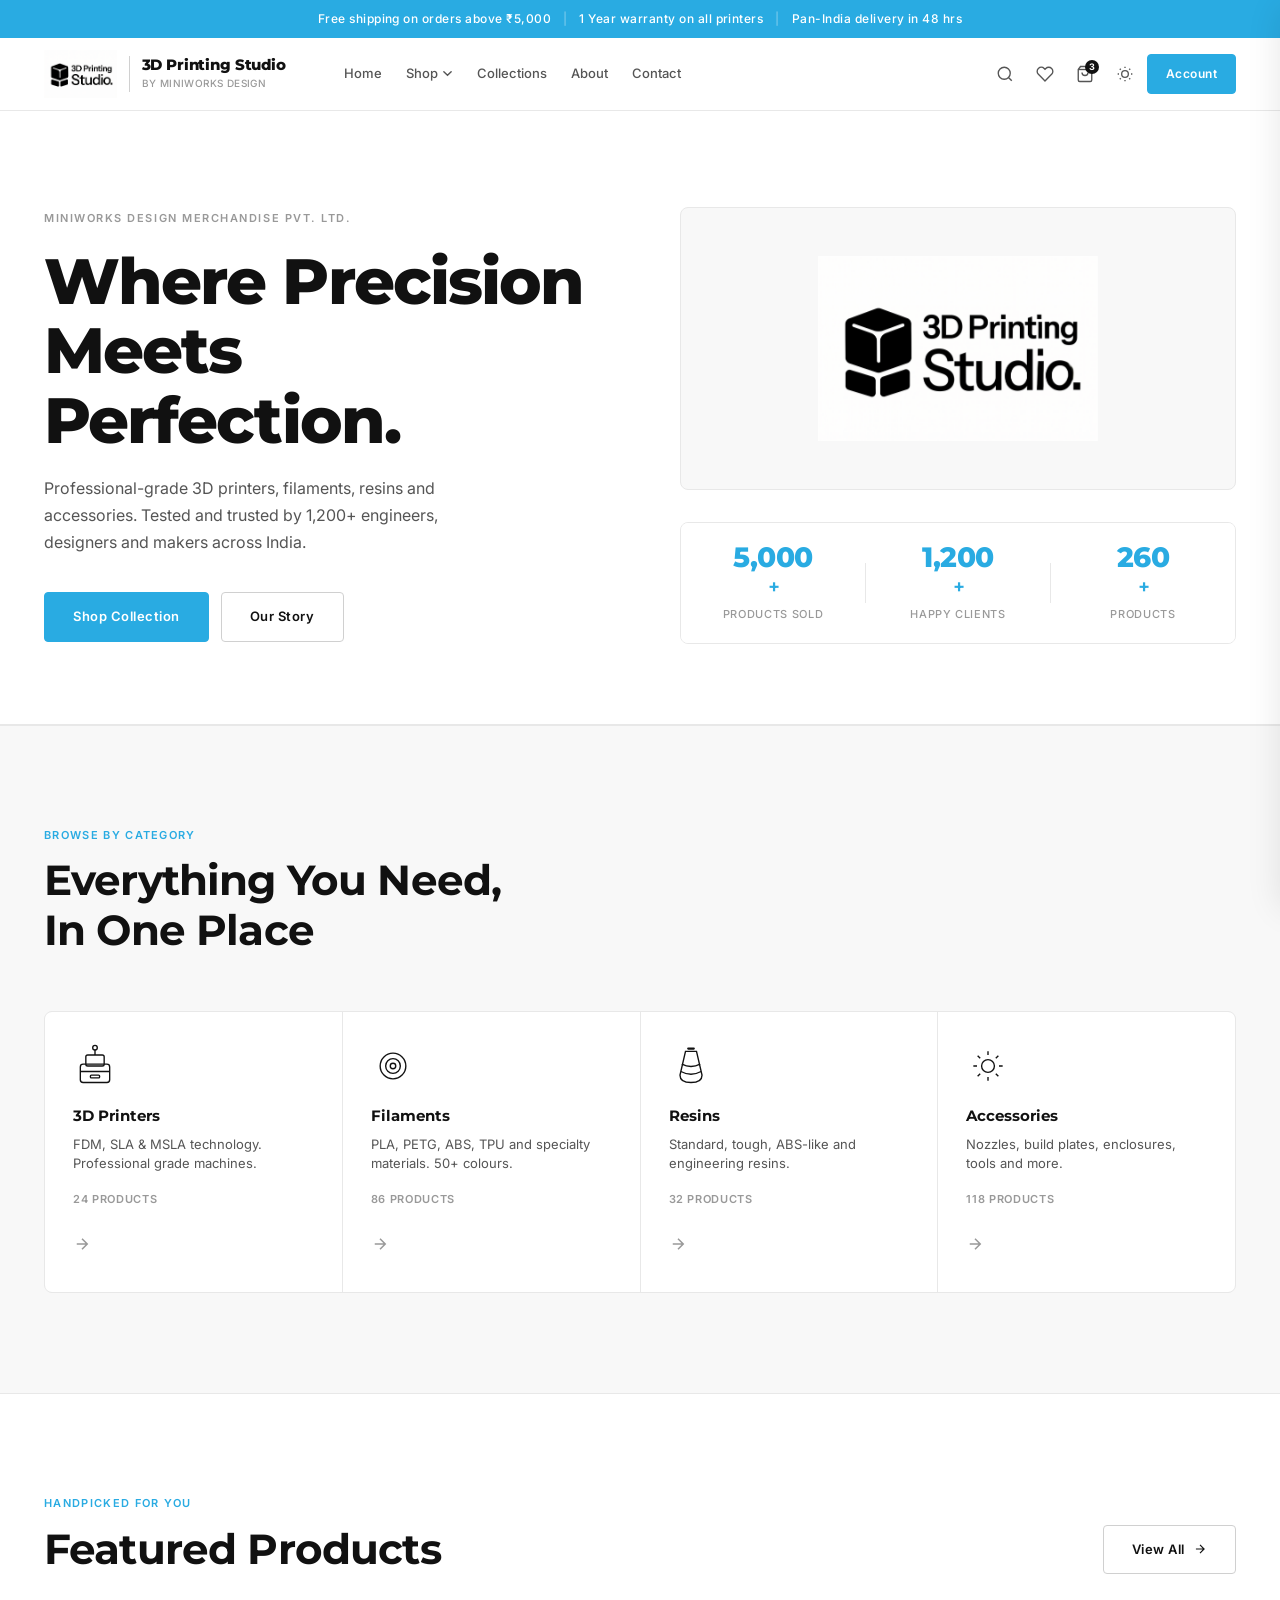
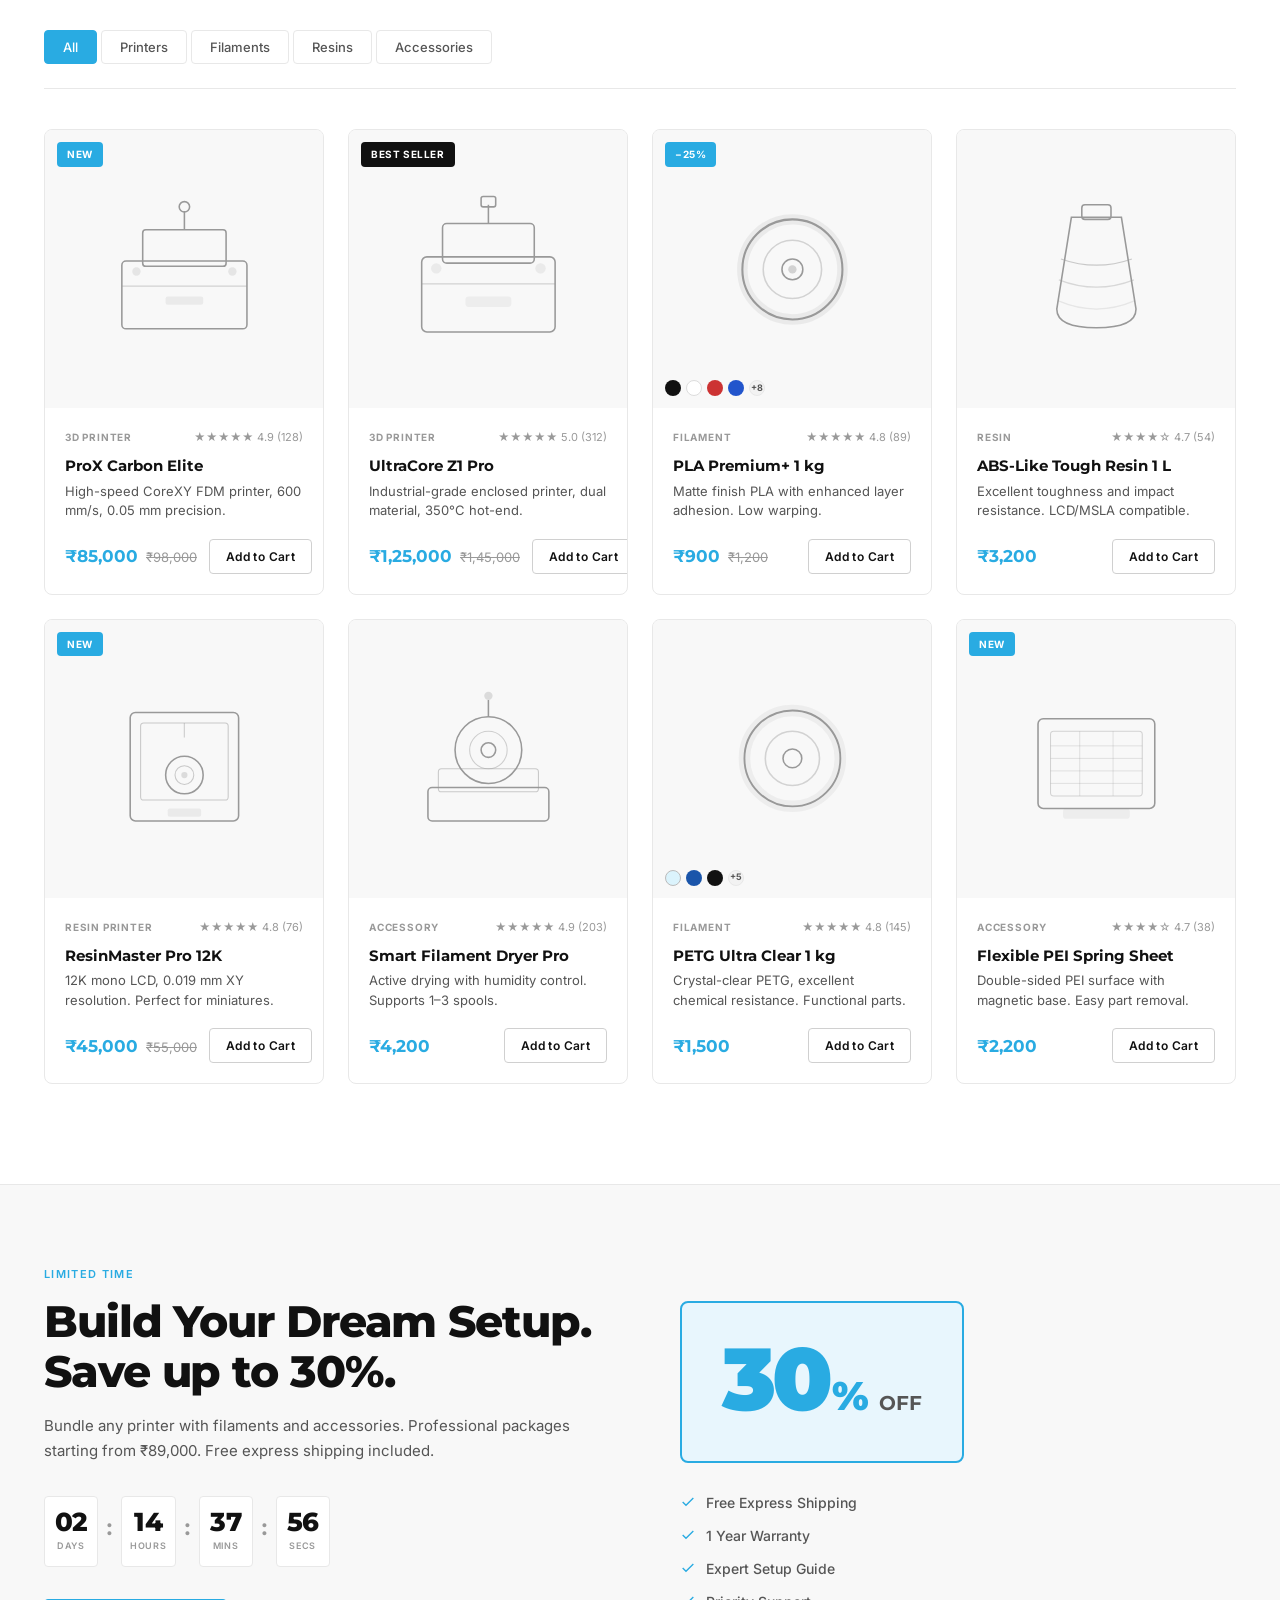
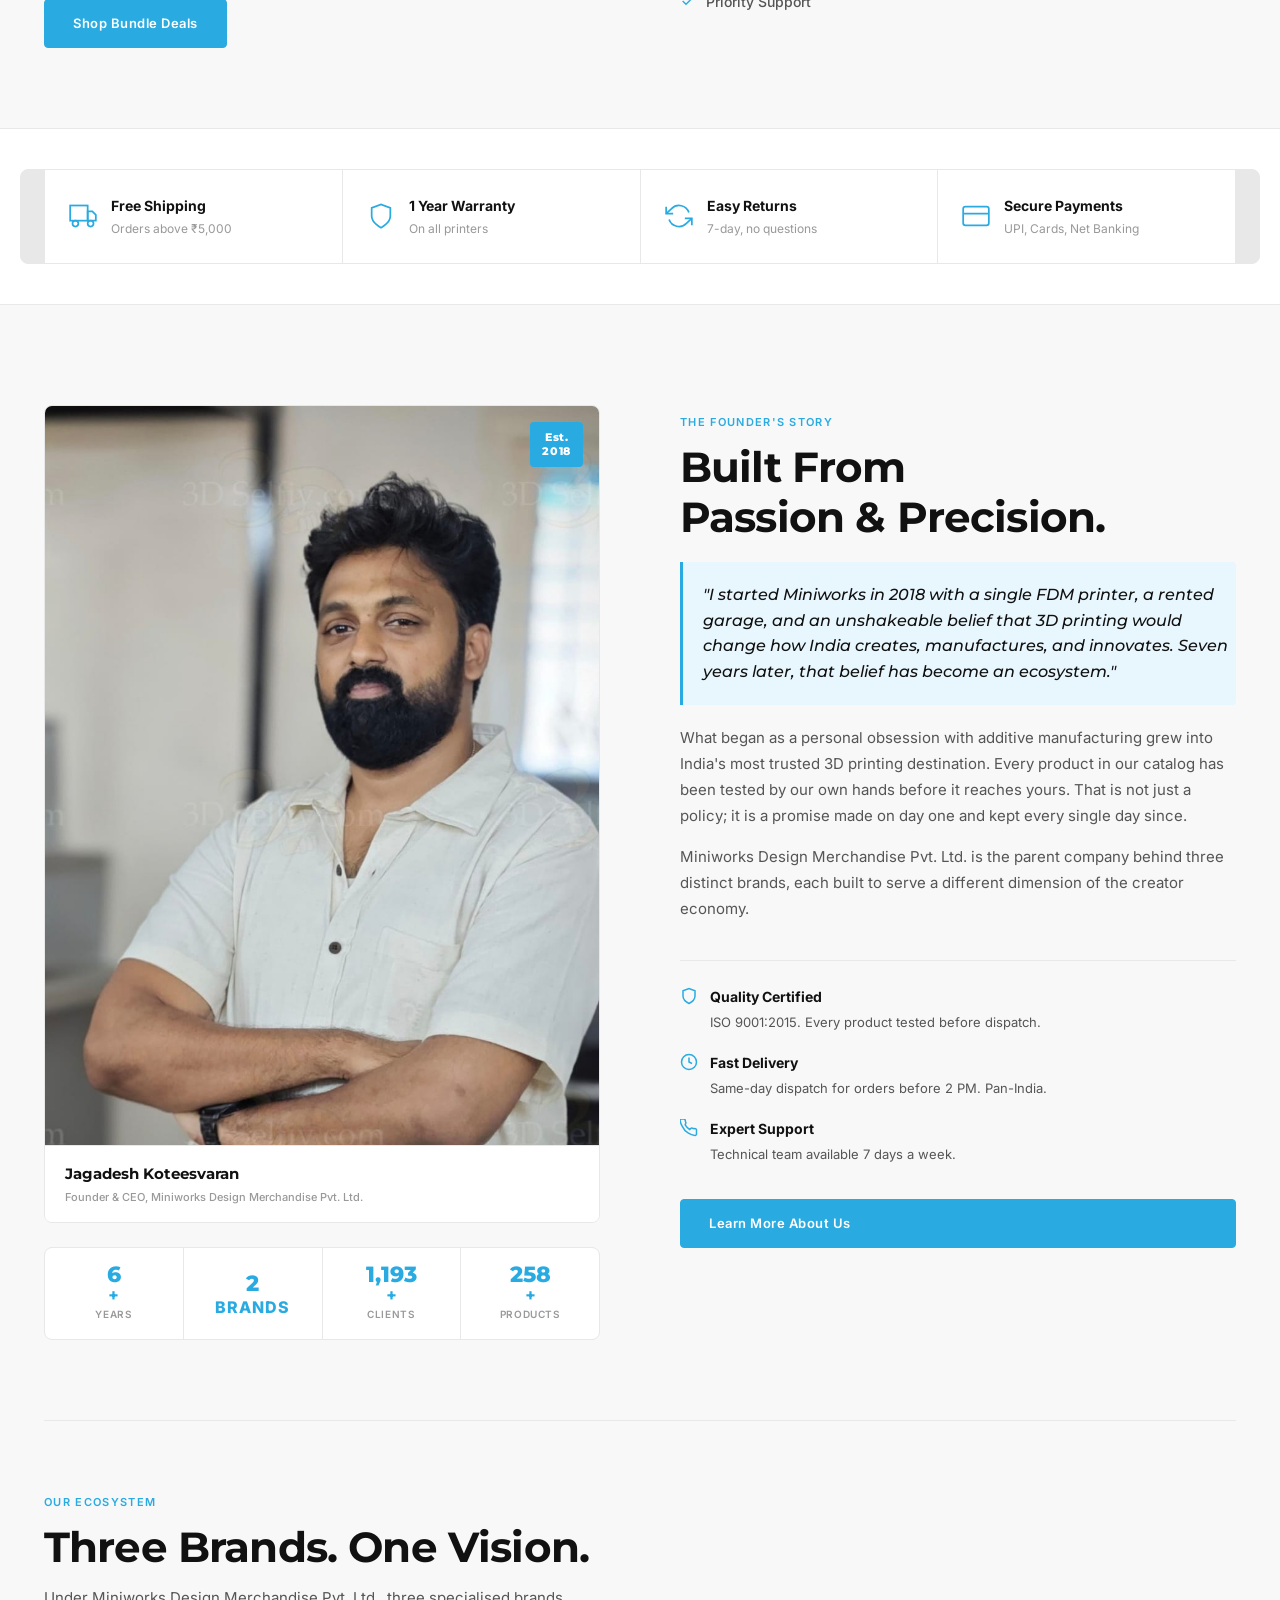
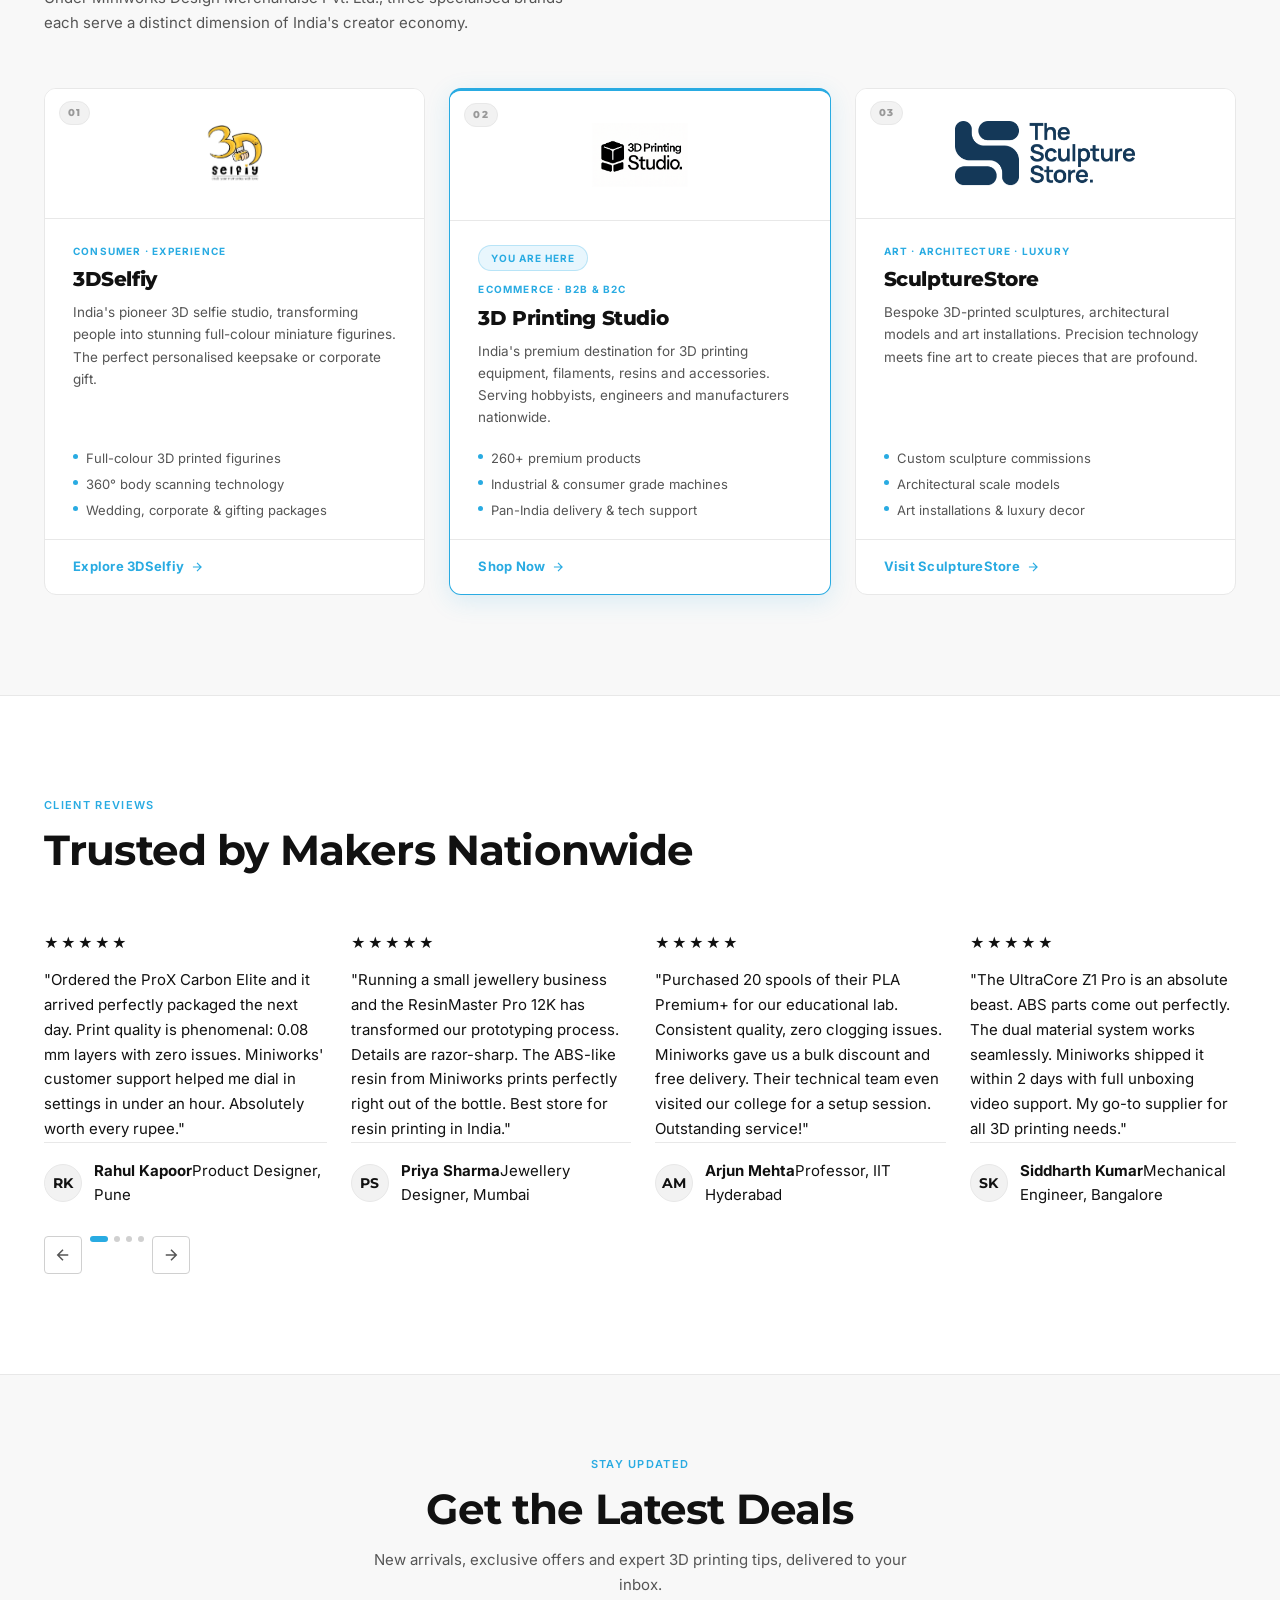
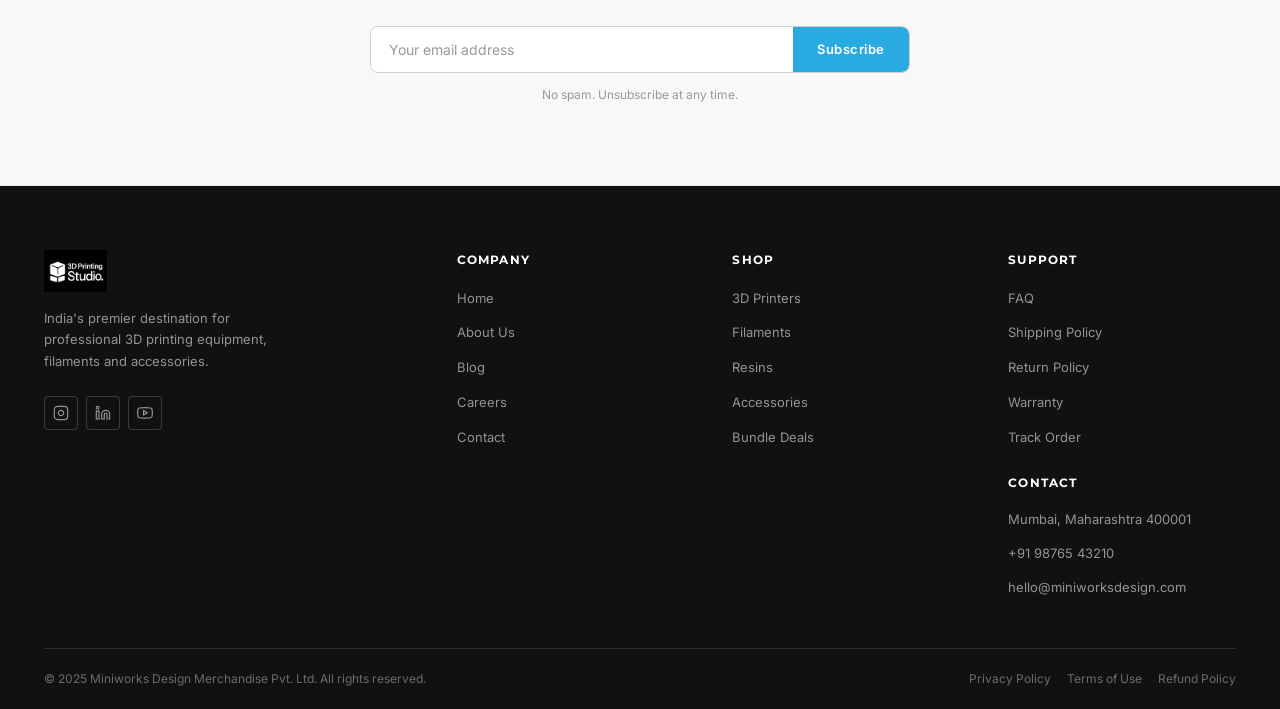
==== commit 80360a1c: "Remove all remaining em dashes from copy Co-Authored-By: Claude Sonnet 4.6 <noreply@anthropic.com>" ====
--- a/index.html
+++ b/index.html
@@ -622,7 +622,7 @@
   </section>
 
   <!-- ═══════════════════════════════════════════════
-       ABOUT — FOUNDER + ECOSYSTEM
+       ABOUT - FOUNDER + ECOSYSTEM
   ═══════════════════════════════════════════════ -->
   <section class="section about-section" id="about">
     <div class="container">
@@ -684,7 +684,7 @@
             <div class="cc-card-body">
               <p class="cc-category">Consumer · Experience</p>
               <h3 class="cc-name">3DSelfiy</h3>
-              <p class="cc-desc">India's pioneer 3D selfie studio — transforming people into stunning full-colour miniature figurines. The perfect personalised keepsake or corporate gift.</p>
+              <p class="cc-desc">India's pioneer 3D selfie studio, transforming people into stunning full-colour miniature figurines. The perfect personalised keepsake or corporate gift.</p>
               <ul class="cc-features">
                 <li>Full-colour 3D printed figurines</li>
                 <li>360° body scanning technology</li>
@@ -723,7 +723,7 @@
             <div class="cc-card-body">
               <p class="cc-category">Art · Architecture · Luxury</p>
               <h3 class="cc-name">SculptureStore</h3>
-              <p class="cc-desc">Bespoke 3D-printed sculptures, architectural models and art installations — where precision technology meets fine art to create pieces that are profound.</p>
+              <p class="cc-desc">Bespoke 3D-printed sculptures, architectural models and art installations. Precision technology meets fine art to create pieces that are profound.</p>
               <ul class="cc-features">
                 <li>Custom sculpture commissions</li>
                 <li>Architectural scale models</li>
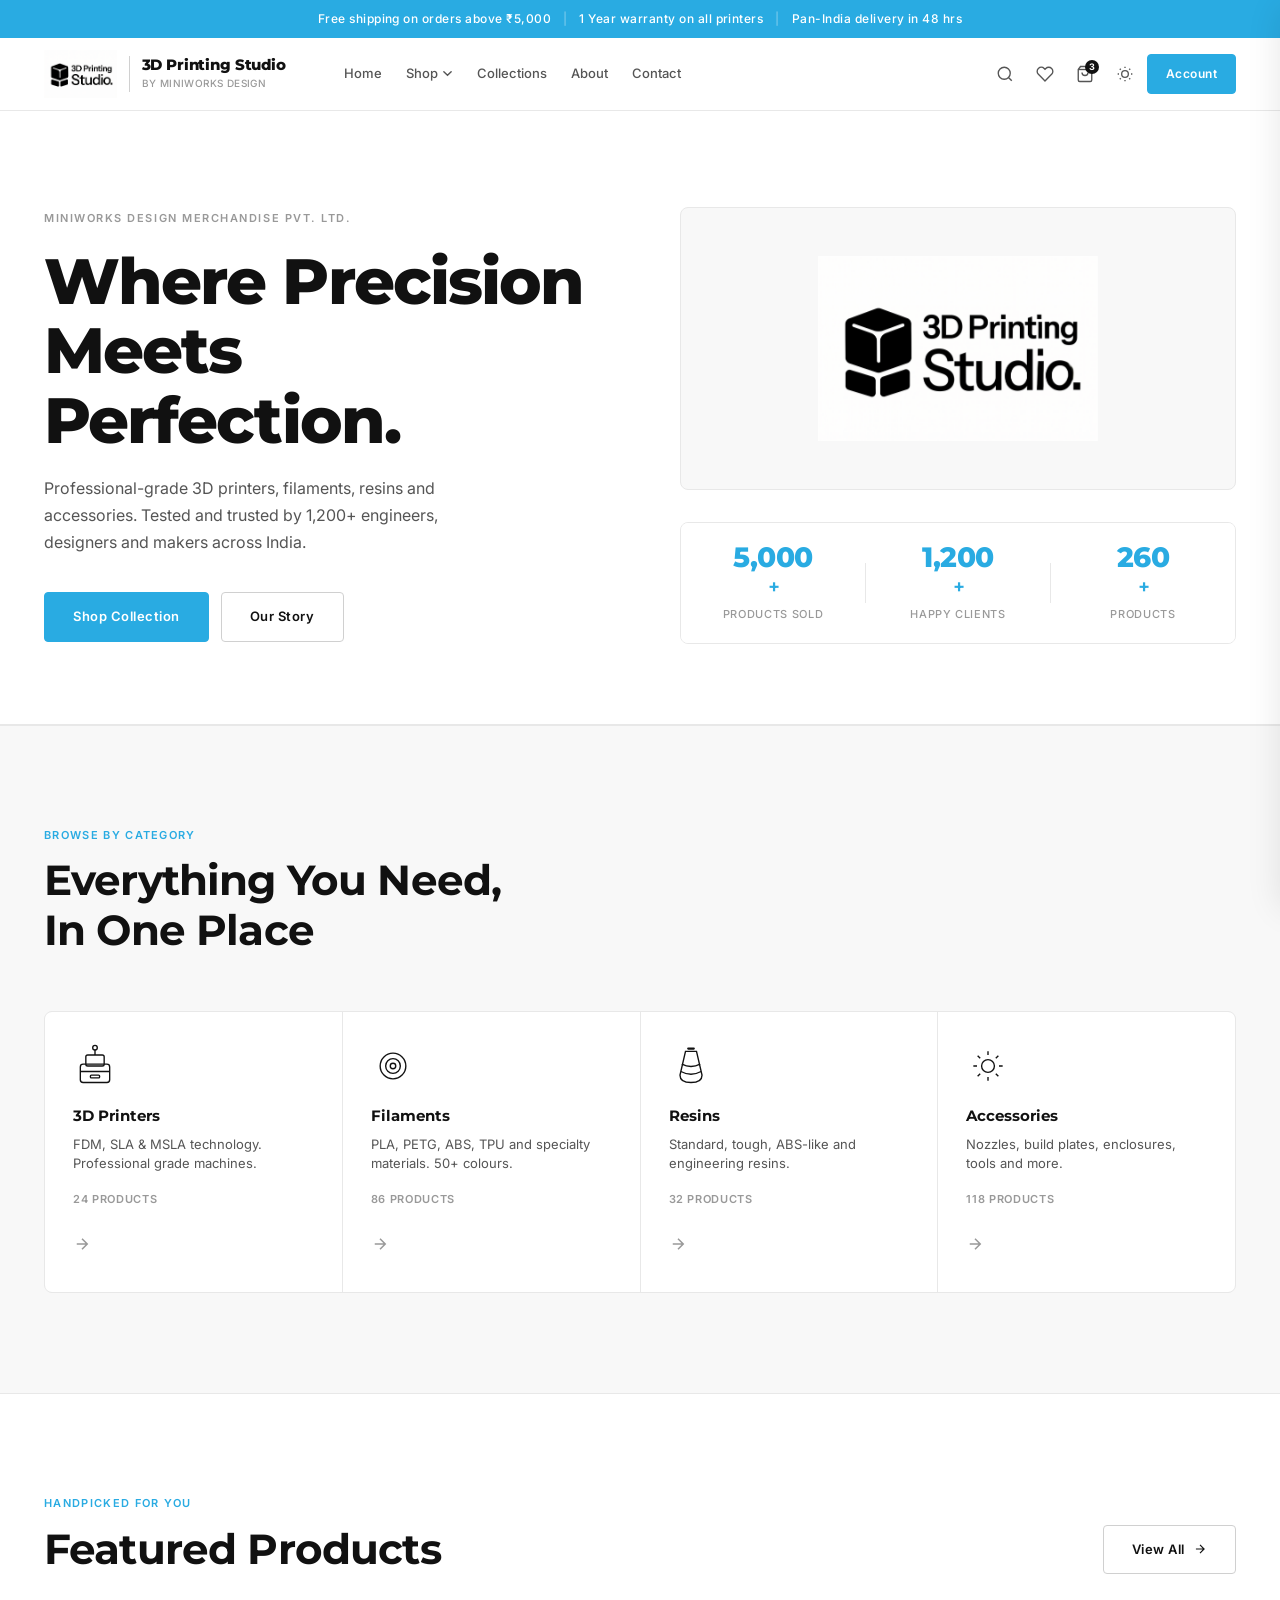
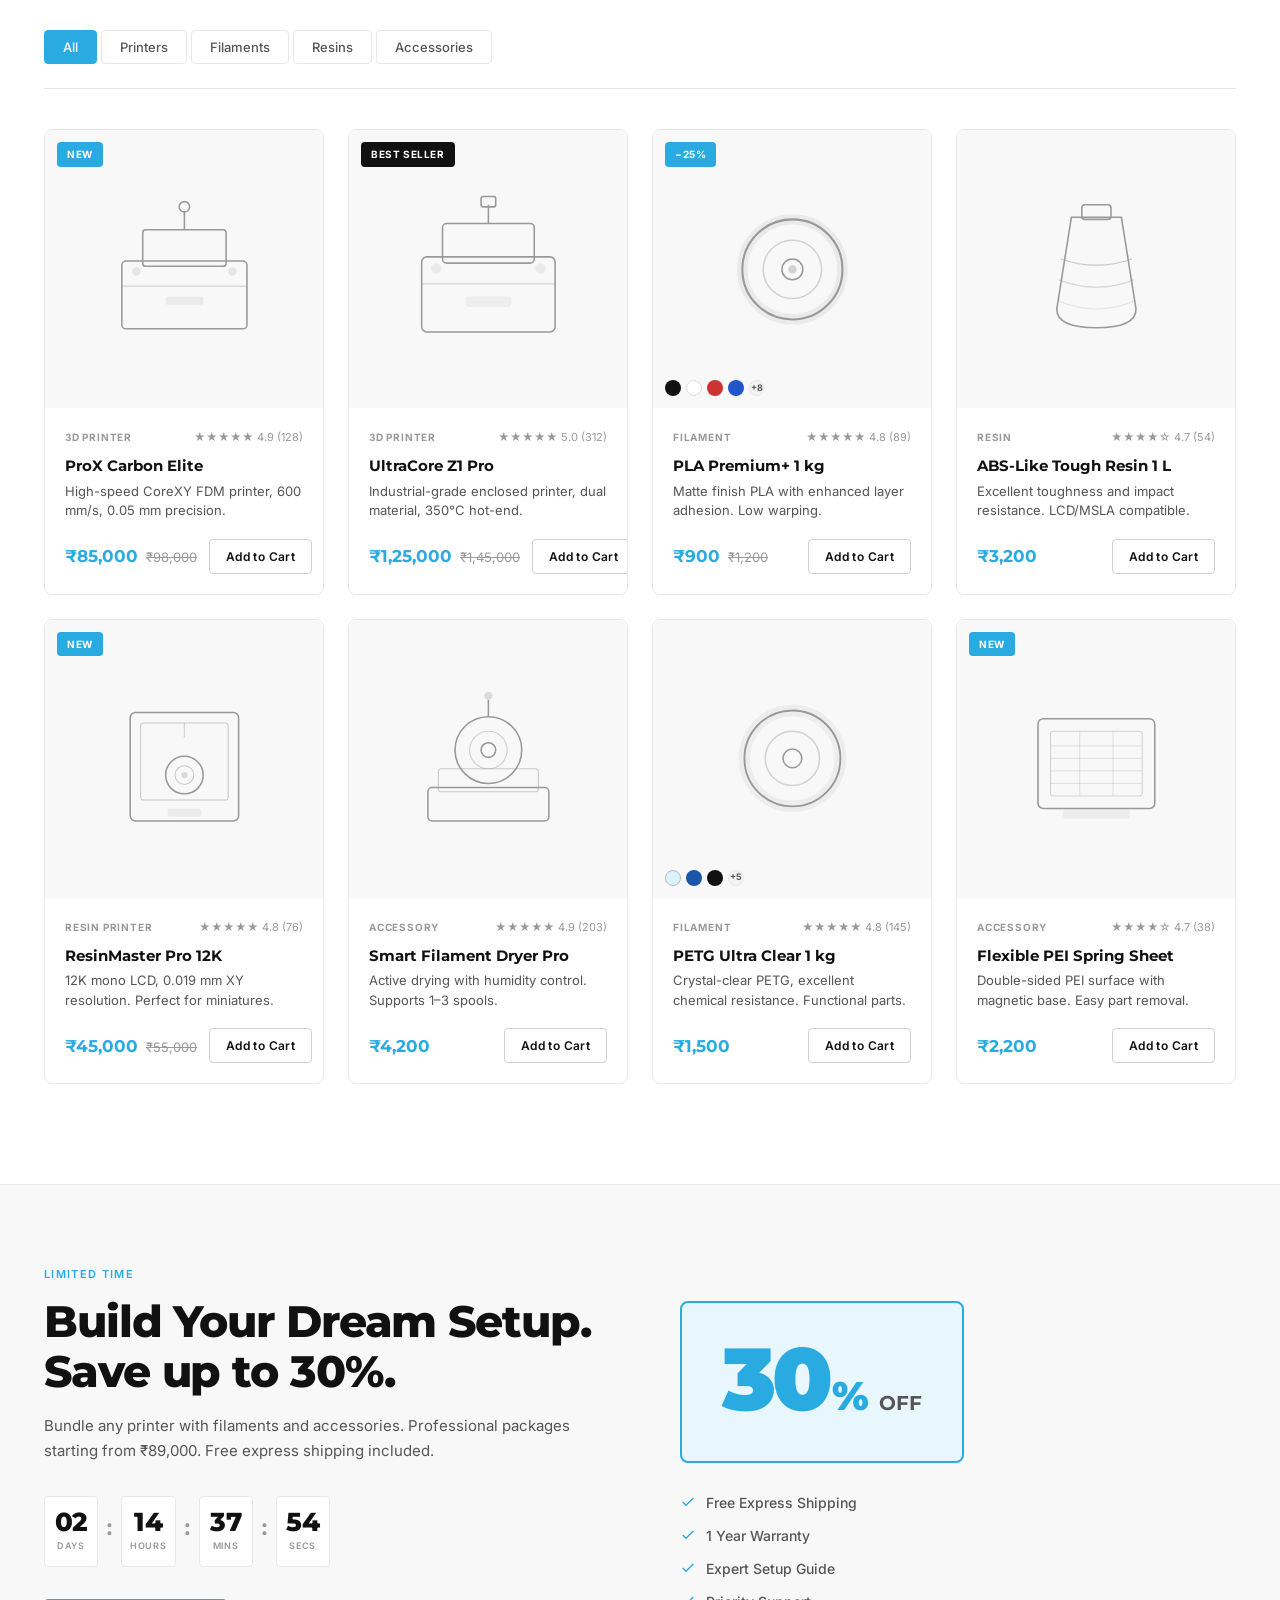
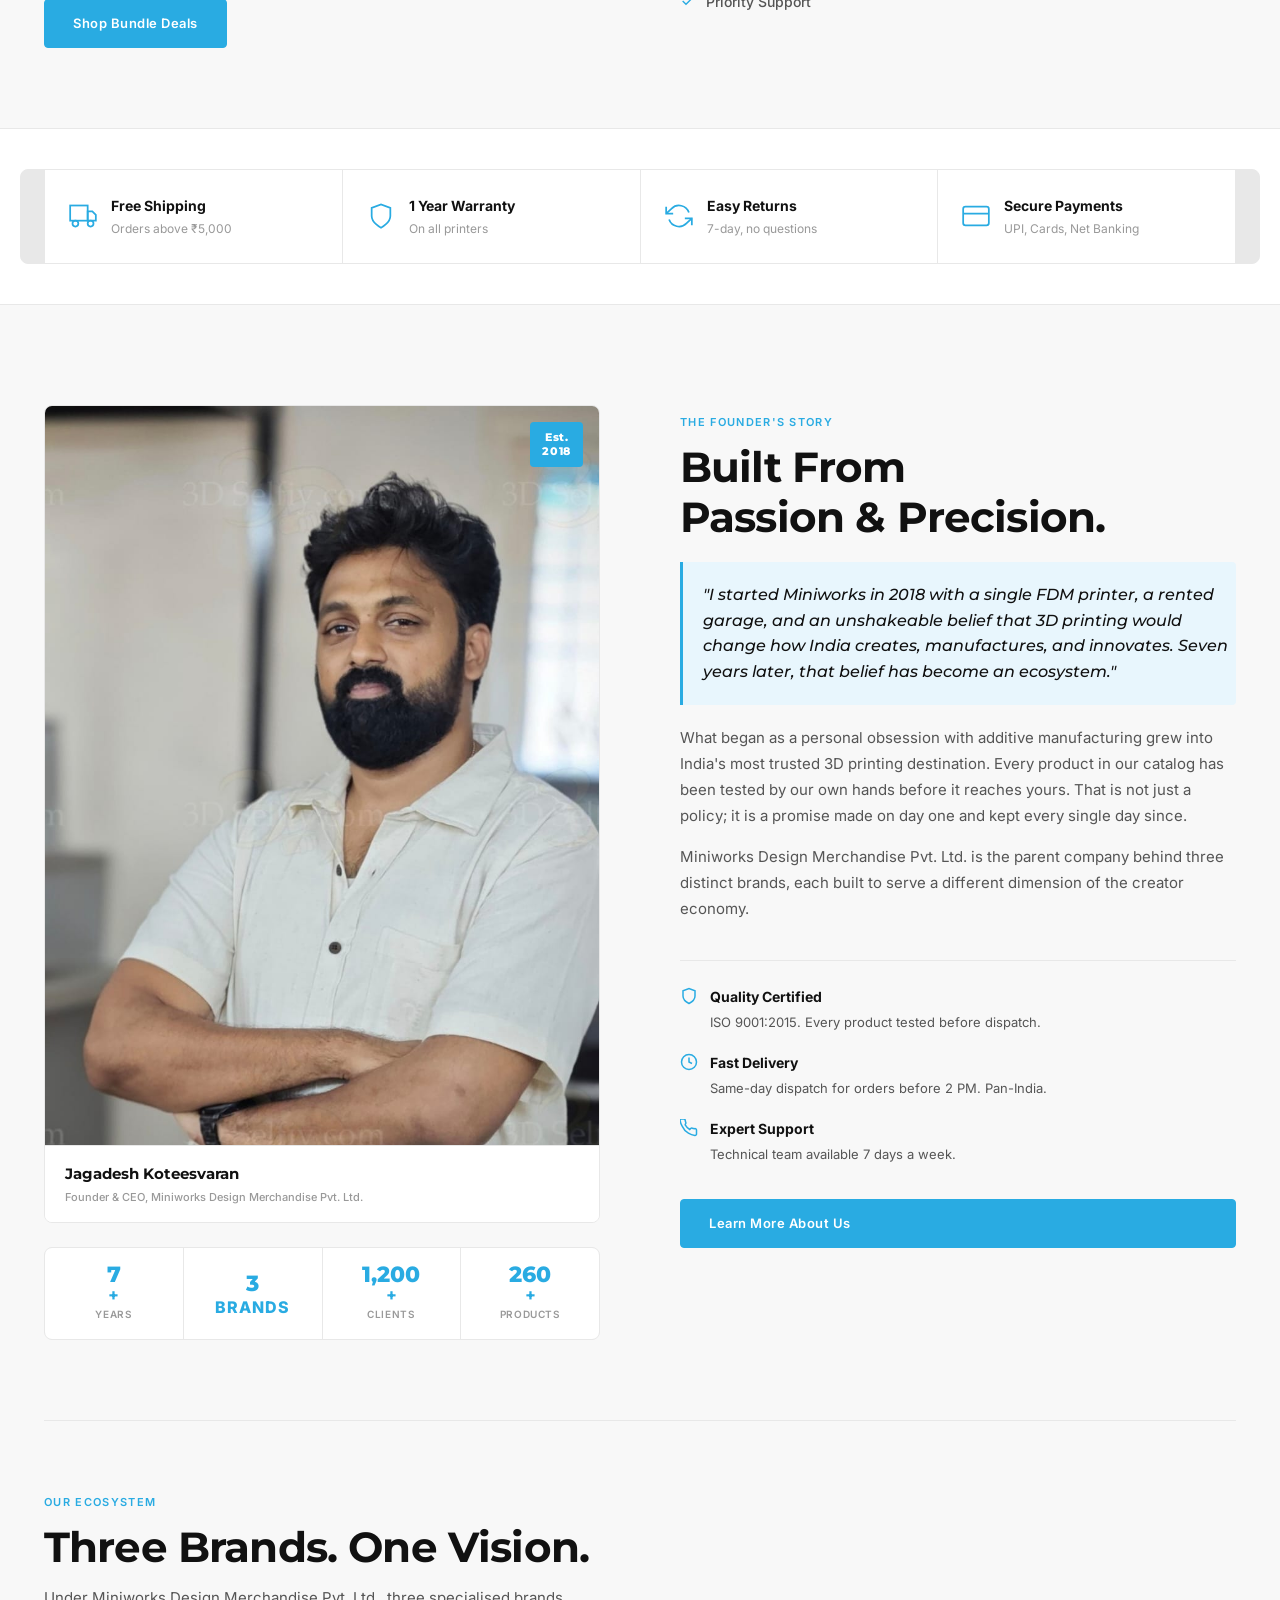
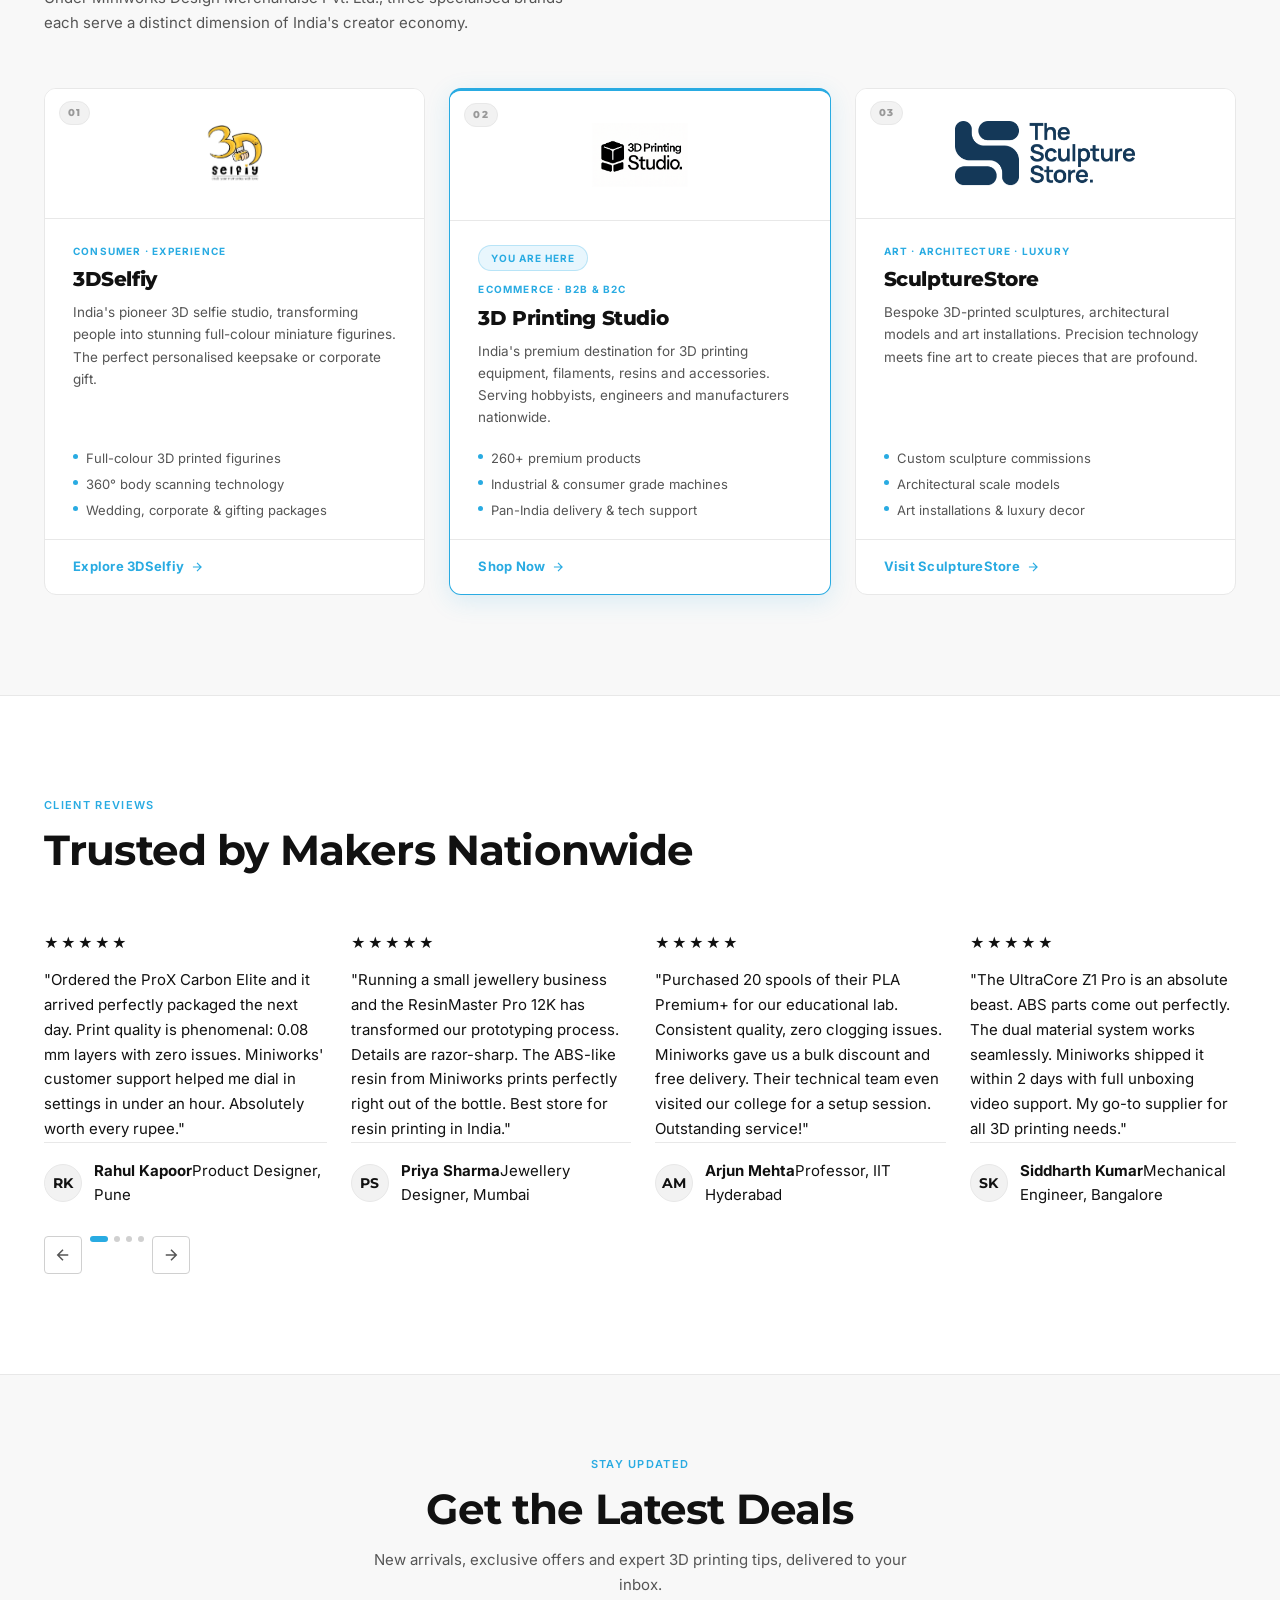
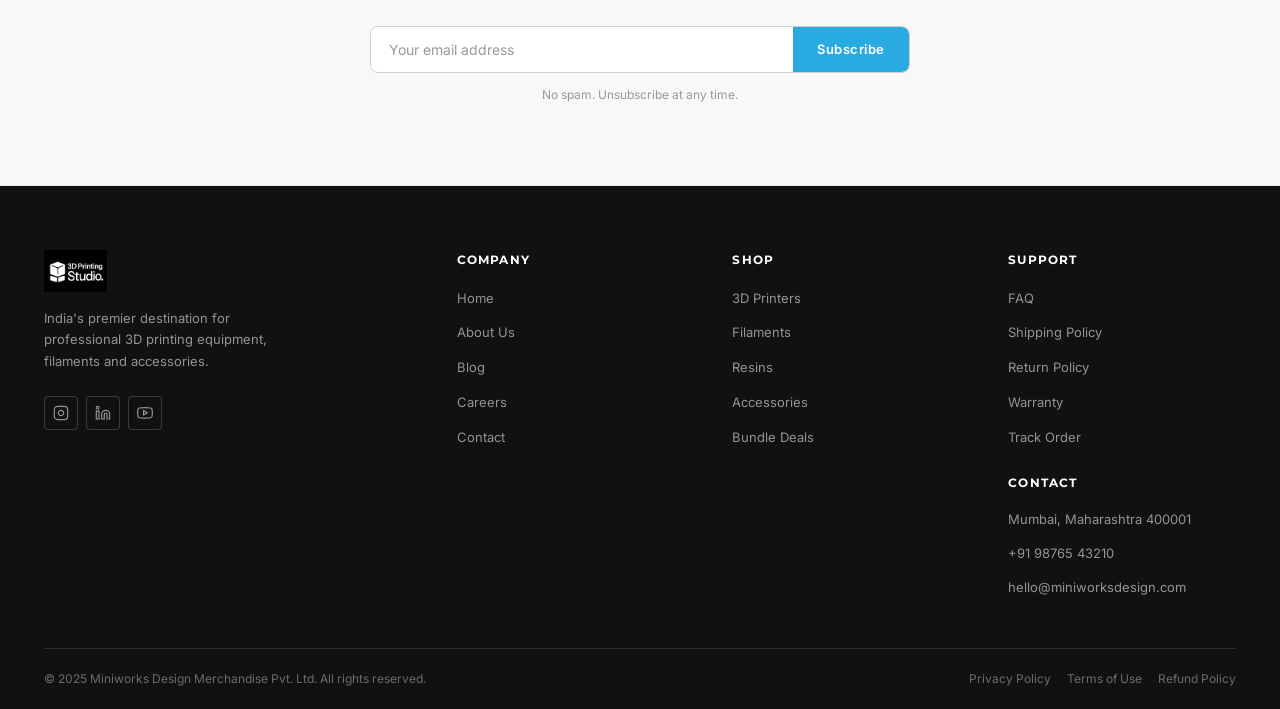
==== commit e06c9718: "Link 3DSelfiy card to www.3dselfiy.com (opens in new tab) Co-Authored-By: Claude Sonnet 4.6 <noreply" ====
--- a/index.html
+++ b/index.html
@@ -691,7 +691,7 @@
                 <li>Wedding, corporate &amp; gifting packages</li>
               </ul>
             </div>
-            <a href="#" class="cc-cta">Explore 3DSelfiy <svg width="14" height="14" viewBox="0 0 24 24" fill="none" stroke="currentColor" stroke-width="2"><path d="M5 12h14M12 5l7 7-7 7"/></svg></a>
+            <a href="https://www.3dselfiy.com" target="_blank" rel="noopener noreferrer" class="cc-cta">Explore 3DSelfiy <svg width="14" height="14" viewBox="0 0 24 24" fill="none" stroke="currentColor" stroke-width="2"><path d="M5 12h14M12 5l7 7-7 7"/></svg></a>
           </div>
 
           <!-- 02 · 3D Printing Studio (featured) -->
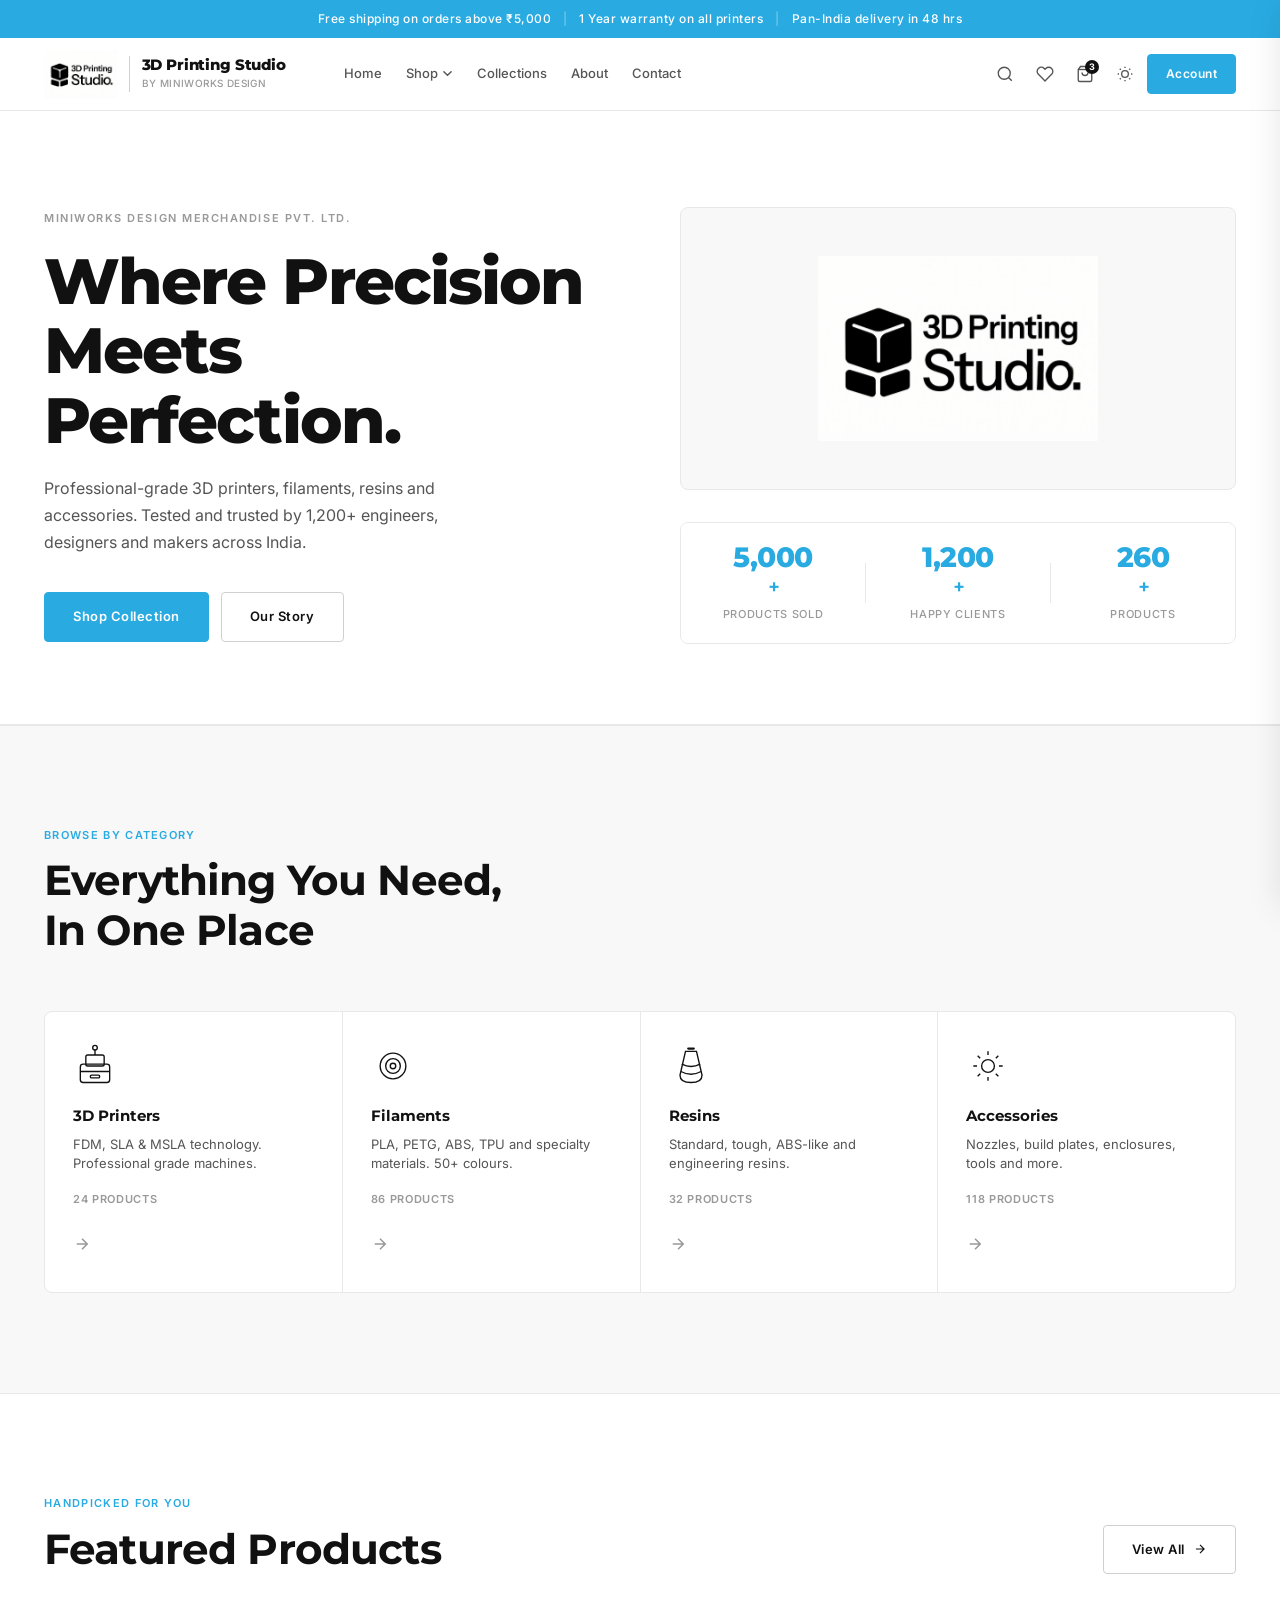
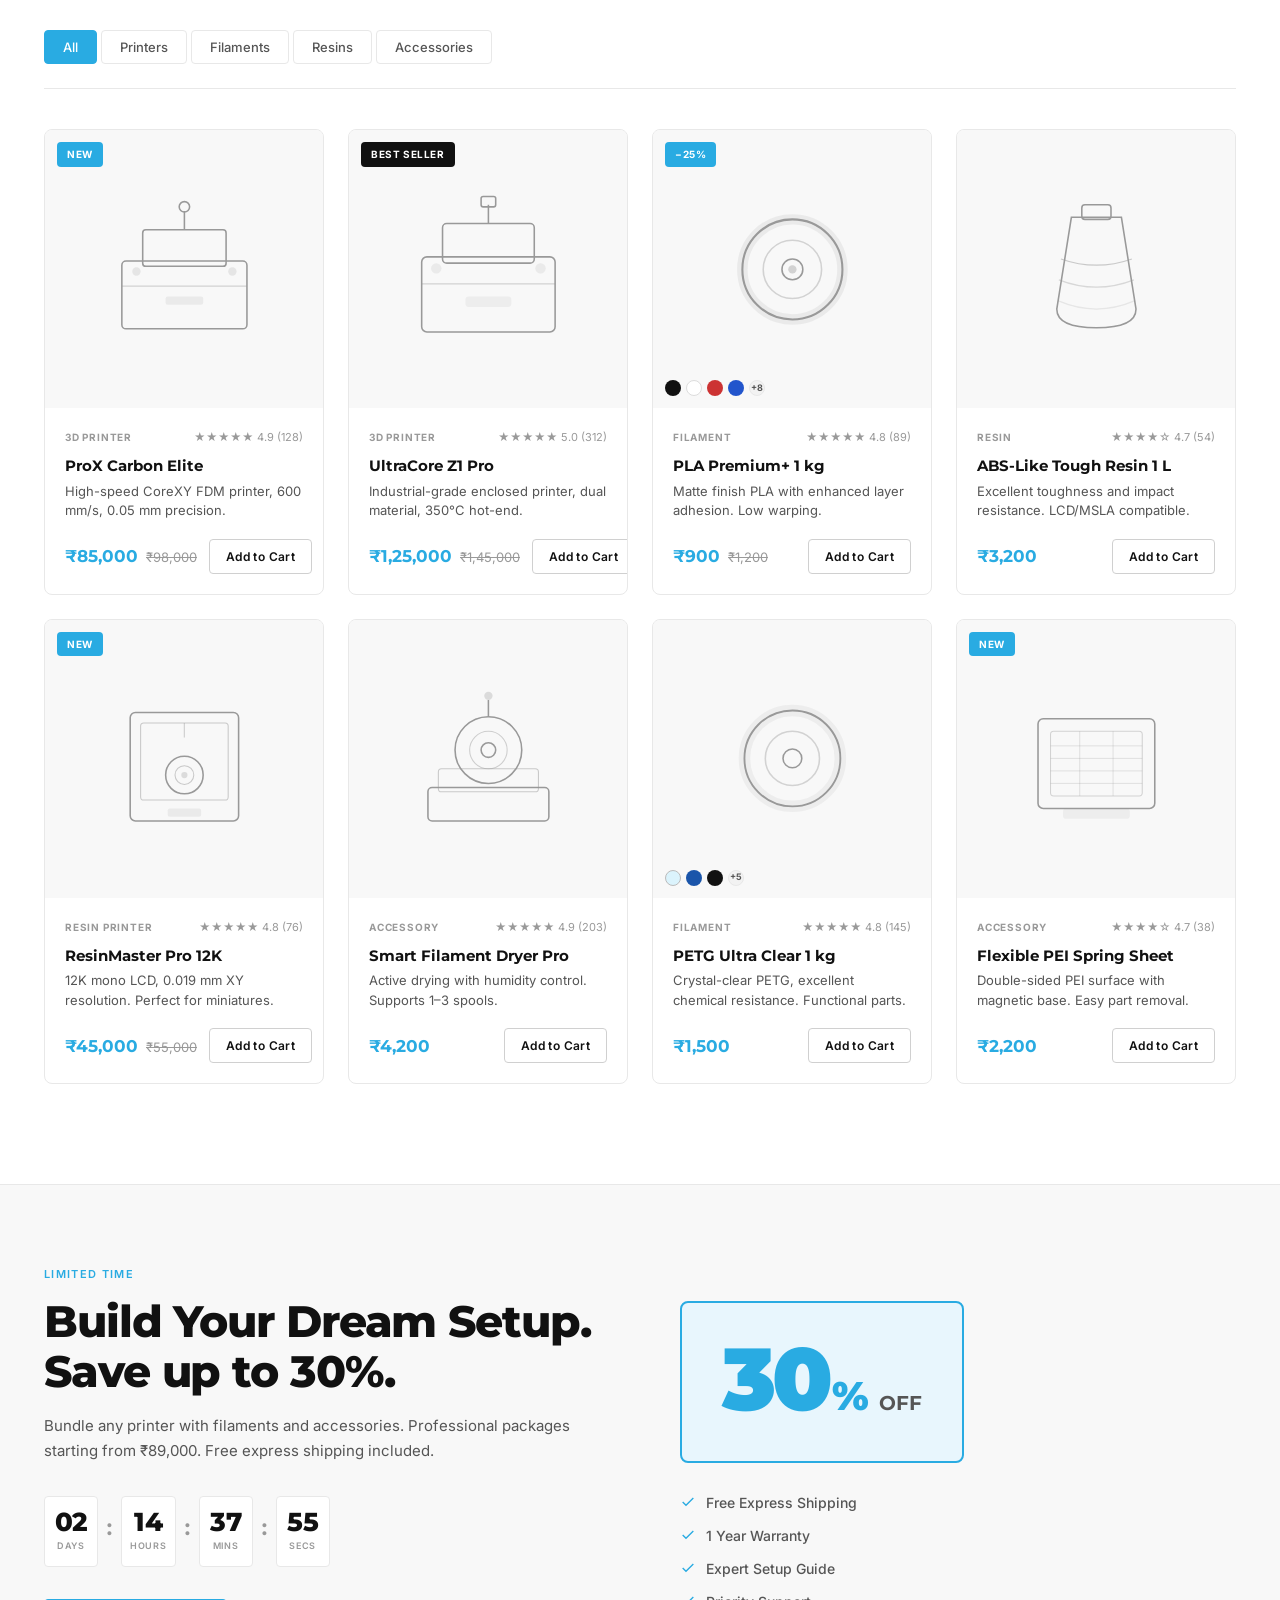
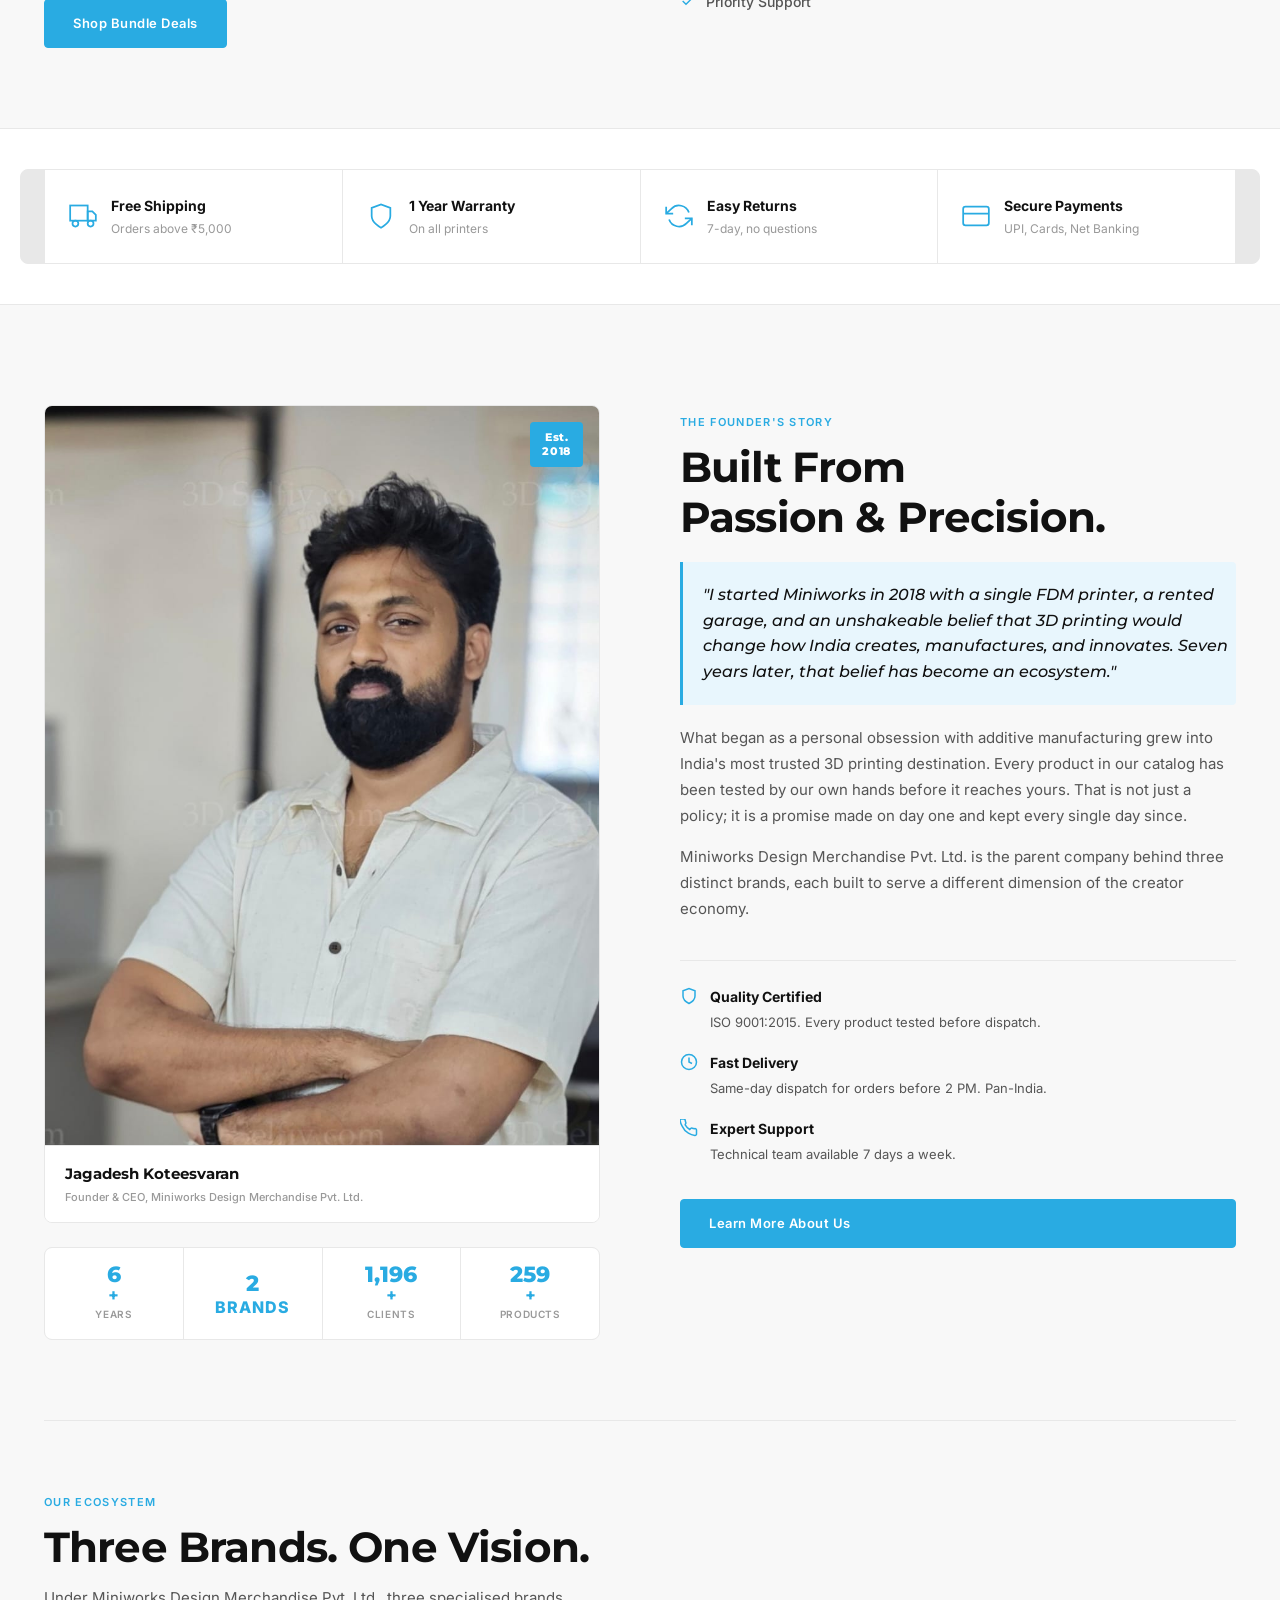
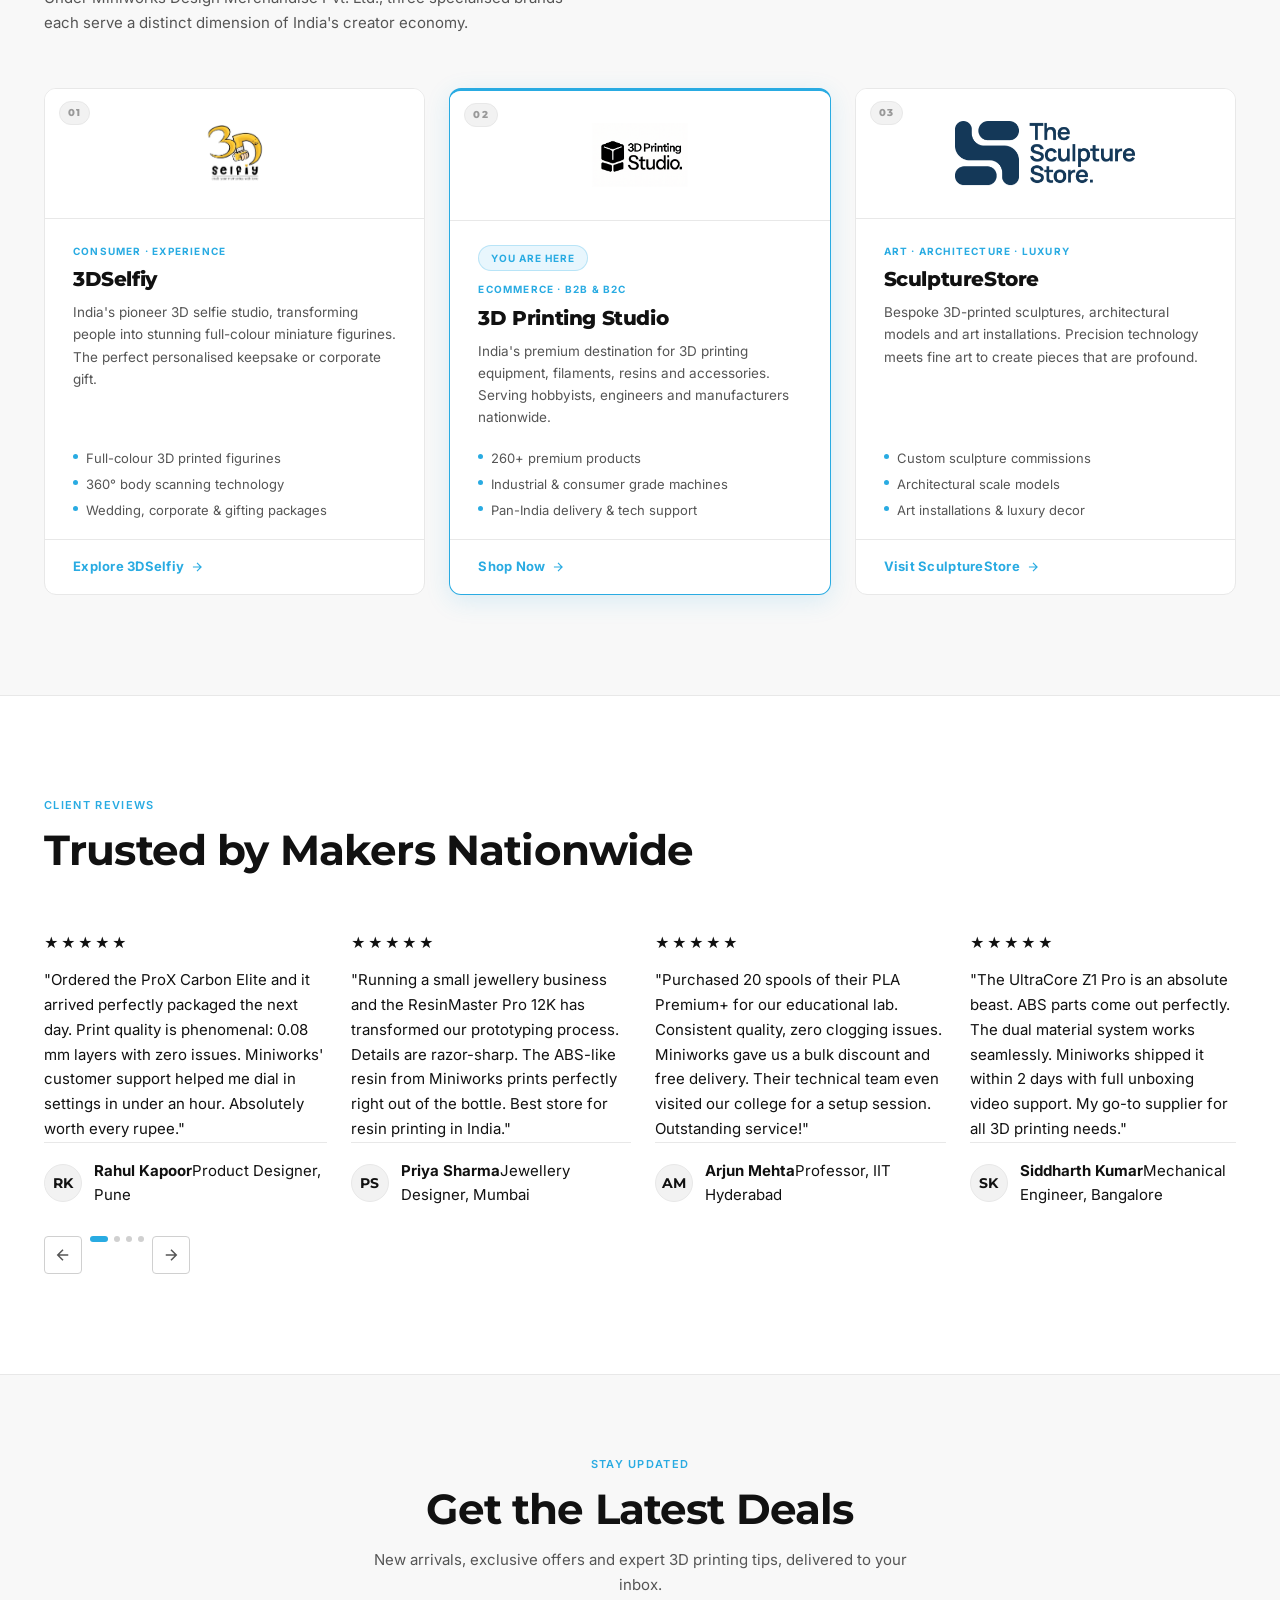
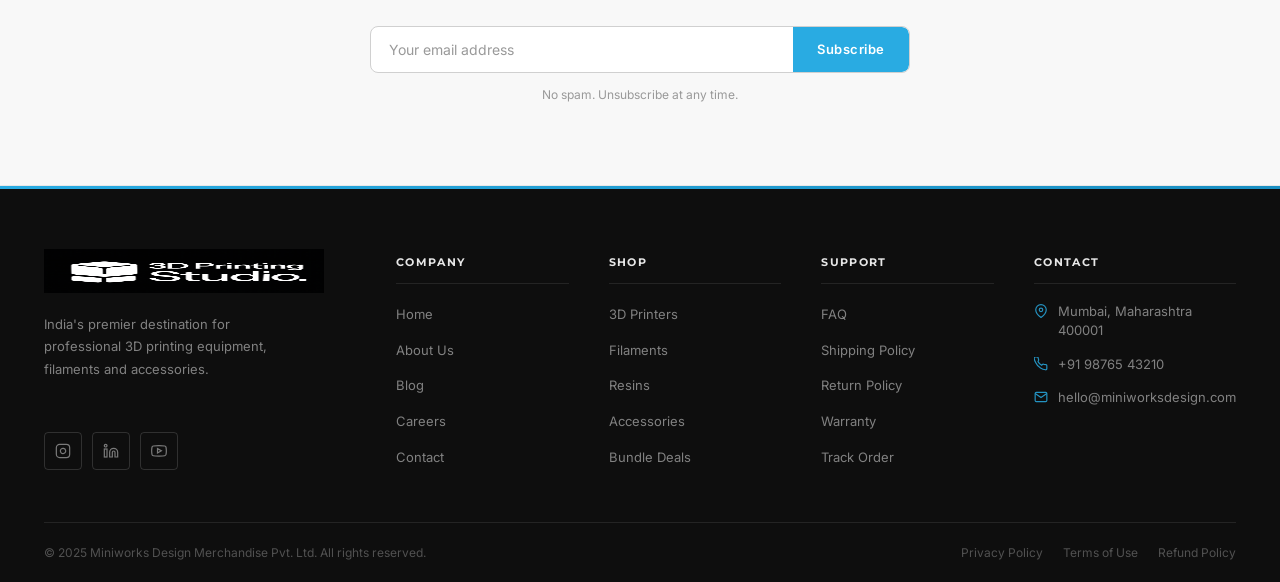
==== commit 66c66c37: "Redesign footer to corporate high-level layout - Add 3px sky-blue gradient accent bar at the top of " ====
--- a/index.html
+++ b/index.html
@@ -828,11 +828,14 @@
        FOOTER
   ═══════════════════════════════════════════════ -->
   <footer class="footer" id="contact">
+    <div class="footer-sky-bar"></div>
     <div class="container">
-      <div class="footer-grid">
-
-        <div class="footer-brand">
-          <img src="Logo/Logo.png" alt="3D Printing Studio" class="logo-img" />
+
+      <div class="footer-upper">
+
+        <!-- Brand column -->
+        <div class="footer-brand-col">
+          <img src="Logo/Logo.png" alt="3D Printing Studio" class="footer-logo" />
           <p class="footer-tagline">India's premier destination for professional 3D printing equipment, filaments and accessories.</p>
           <div class="footer-social">
             <a href="#" class="social-link" aria-label="Instagram">
@@ -847,46 +850,65 @@
           </div>
         </div>
 
-        <div>
-          <p class="footer-col-title">Company</p>
-          <ul class="footer-links">
-            <li><a href="#" class="footer-link">Home</a></li>
-            <li><a href="#about" class="footer-link">About Us</a></li>
-            <li><a href="#" class="footer-link">Blog</a></li>
-            <li><a href="#" class="footer-link">Careers</a></li>
-            <li><a href="#contact" class="footer-link">Contact</a></li>
-          </ul>
-        </div>
-
-        <div>
-          <p class="footer-col-title">Shop</p>
-          <ul class="footer-links">
-            <li><a href="#" class="footer-link">3D Printers</a></li>
-            <li><a href="#" class="footer-link">Filaments</a></li>
-            <li><a href="#" class="footer-link">Resins</a></li>
-            <li><a href="#" class="footer-link">Accessories</a></li>
-            <li><a href="#" class="footer-link">Bundle Deals</a></li>
-          </ul>
-        </div>
-
-        <div>
-          <p class="footer-col-title">Support</p>
-          <ul class="footer-links">
-            <li><a href="#" class="footer-link">FAQ</a></li>
-            <li><a href="#" class="footer-link">Shipping Policy</a></li>
-            <li><a href="#" class="footer-link">Return Policy</a></li>
-            <li><a href="#" class="footer-link">Warranty</a></li>
-            <li><a href="#" class="footer-link">Track Order</a></li>
-          </ul>
-          <p class="footer-col-title" style="margin-top:24px">Contact</p>
-          <ul class="footer-links">
-            <li class="footer-link" style="color:rgba(255,255,255,0.55)">Mumbai, Maharashtra 400001</li>
-            <li><a href="tel:+919876543210" class="footer-link">+91 98765 43210</a></li>
-            <li><a href="mailto:hello@miniworksdesign.com" class="footer-link">hello@miniworksdesign.com</a></li>
-          </ul>
-        </div>
-
-      </div>
+        <!-- Links grid: 4 equal columns -->
+        <div class="footer-links-grid">
+
+          <div class="footer-col">
+            <p class="footer-col-title">Company</p>
+            <ul class="footer-links">
+              <li><a href="#" class="footer-link">Home</a></li>
+              <li><a href="#about" class="footer-link">About Us</a></li>
+              <li><a href="#" class="footer-link">Blog</a></li>
+              <li><a href="#" class="footer-link">Careers</a></li>
+              <li><a href="#contact" class="footer-link">Contact</a></li>
+            </ul>
+          </div>
+
+          <div class="footer-col">
+            <p class="footer-col-title">Shop</p>
+            <ul class="footer-links">
+              <li><a href="#" class="footer-link">3D Printers</a></li>
+              <li><a href="#" class="footer-link">Filaments</a></li>
+              <li><a href="#" class="footer-link">Resins</a></li>
+              <li><a href="#" class="footer-link">Accessories</a></li>
+              <li><a href="#" class="footer-link">Bundle Deals</a></li>
+            </ul>
+          </div>
+
+          <div class="footer-col">
+            <p class="footer-col-title">Support</p>
+            <ul class="footer-links">
+              <li><a href="#" class="footer-link">FAQ</a></li>
+              <li><a href="#" class="footer-link">Shipping Policy</a></li>
+              <li><a href="#" class="footer-link">Return Policy</a></li>
+              <li><a href="#" class="footer-link">Warranty</a></li>
+              <li><a href="#" class="footer-link">Track Order</a></li>
+            </ul>
+          </div>
+
+          <div class="footer-col">
+            <p class="footer-col-title">Contact</p>
+            <ul class="footer-contact-list">
+              <li class="footer-contact-item">
+                <svg width="14" height="14" viewBox="0 0 24 24" fill="none" stroke="currentColor" stroke-width="2"><path d="M21 10c0 7-9 13-9 13s-9-6-9-13a9 9 0 0118 0z"/><circle cx="12" cy="10" r="3"/></svg>
+                <span>Mumbai, Maharashtra 400001</span>
+              </li>
+              <li class="footer-contact-item">
+                <svg width="14" height="14" viewBox="0 0 24 24" fill="none" stroke="currentColor" stroke-width="2"><path d="M22 16.92v3a2 2 0 01-2.18 2 19.79 19.79 0 01-8.63-3.07A19.5 19.5 0 013.07 9.81 19.79 19.79 0 01.19 1.18 2 2 0 012.18 0h3a2 2 0 012 1.72 12.84 12.84 0 00.7 2.81 2 2 0 01-.45 2.11L6.91 7.91a16 16 0 006.16 6.16l1.27-1.27a2 2 0 012.11-.45 12.84 12.84 0 002.81.7A2 2 0 0122 14.92z"/></svg>
+                <a href="tel:+919876543210">+91 98765 43210</a>
+              </li>
+              <li class="footer-contact-item">
+                <svg width="14" height="14" viewBox="0 0 24 24" fill="none" stroke="currentColor" stroke-width="2"><path d="M4 4h16c1.1 0 2 .9 2 2v12c0 1.1-.9 2-2 2H4c-1.1 0-2-.9-2-2V6c0-1.1.9-2 2-2z"/><polyline points="22,6 12,13 2,6"/></svg>
+                <a href="mailto:hello@miniworksdesign.com">hello@miniworksdesign.com</a>
+              </li>
+            </ul>
+          </div>
+
+        </div>
+      </div>
+
+      <div class="footer-divider"></div>
+
       <div class="footer-bottom">
         <p class="footer-copy">© 2025 Miniworks Design Merchandise Pvt. Ltd. All rights reserved.</p>
         <div class="footer-legal">
@@ -895,6 +917,7 @@
           <a href="#">Refund Policy</a>
         </div>
       </div>
+
     </div>
   </footer>
 
--- a/css/style.css
+++ b/css/style.css
@@ -1827,81 +1827,142 @@
    ═══════════════════════════════════════════════════════ */
 
 .footer {
-  background: var(--text);
-  color: var(--accent-inv);
-  padding: 64px 0 0;
-}
-
-.footer-grid {
+  background: #0E0E0E;
+  color: #fff;
+}
+
+/* Sky-blue accent bar at the very top of footer */
+.footer-sky-bar {
+  height: 3px;
+  background: linear-gradient(90deg, var(--sky) 0%, var(--sky-dark) 100%);
+}
+
+/* Two-column outer layout: brand col + links grid */
+.footer-upper {
   display: grid;
-  grid-template-columns: 1.6fr 1fr 1fr 1fr;
-  gap: 48px;
-  padding-bottom: 48px;
-  border-bottom: 1px solid rgba(255,255,255,0.12);
-}
-
-.footer-brand .logo-img {
-  height: 42px;
+  grid-template-columns: 280px 1fr;
+  gap: 72px;
+  padding: 60px 0 52px;
+}
+
+/* Brand column */
+.footer-brand-col {
+  display: flex;
+  flex-direction: column;
+}
+
+.footer-logo {
+  height: 44px;
   filter: invert(1);
-  margin-bottom: 16px;
+  margin-bottom: 20px;
+  display: block;
   image-rendering: crisp-edges;
   image-rendering: -webkit-optimize-contrast;
 }
 
 .footer-tagline {
   font-size: 13px;
-  color: rgba(255,255,255,0.55);
-  line-height: 1.65;
-  margin-bottom: 24px;
-  max-width: 260px;
+  color: rgba(255,255,255,0.48);
+  line-height: 1.75;
+  max-width: 240px;
+  margin-bottom: 28px;
+  flex-grow: 1;
 }
 
 .footer-social {
   display: flex;
-  gap: 8px;
+  gap: 10px;
 }
 
 .social-link {
-  width: 34px;
-  height: 34px;
+  width: 38px;
+  height: 38px;
   display: flex;
   align-items: center;
   justify-content: center;
-  border: 1px solid rgba(255,255,255,0.18);
+  border: 1px solid rgba(255,255,255,0.14);
   border-radius: var(--radius);
-  color: rgba(255,255,255,0.55);
-  transition: color var(--transition), border-color var(--transition);
+  color: rgba(255,255,255,0.45);
+  transition: color var(--transition), border-color var(--transition), background var(--transition);
 }
 
 .social-link:hover {
-  color: #fff;
-  border-color: rgba(255,255,255,0.5);
+  color: var(--sky);
+  border-color: var(--sky);
+  background: rgba(41,171,226,0.08);
+}
+
+/* 4-column links grid */
+.footer-links-grid {
+  display: grid;
+  grid-template-columns: repeat(4, 1fr);
+  gap: 40px;
+  padding-top: 4px;
 }
 
 .footer-col-title {
   font-family: var(--font-head);
-  font-size: 12px;
+  font-size: 11px;
   font-weight: 700;
-  letter-spacing: 0.1em;
+  letter-spacing: 0.12em;
   text-transform: uppercase;
-  color: #fff;
-  margin-bottom: 16px;
+  color: rgba(255,255,255,0.9);
+  margin-bottom: 18px;
+  padding-bottom: 12px;
+  border-bottom: 1px solid rgba(255,255,255,0.09);
 }
 
 .footer-links {
   display: flex;
   flex-direction: column;
-  gap: 10px;
+  gap: 11px;
 }
 
 .footer-link {
   font-size: 13px;
-  color: rgba(255,255,255,0.55);
+  color: rgba(255,255,255,0.48);
   transition: color var(--transition);
 }
 
 .footer-link:hover { color: #fff; }
 
+/* Contact column items with icons */
+.footer-contact-list {
+  display: flex;
+  flex-direction: column;
+  gap: 14px;
+}
+
+.footer-contact-item {
+  display: flex;
+  align-items: flex-start;
+  gap: 10px;
+  font-size: 13px;
+  color: rgba(255,255,255,0.48);
+  line-height: 1.5;
+}
+
+.footer-contact-item svg {
+  flex-shrink: 0;
+  margin-top: 2px;
+  color: var(--sky);
+  opacity: 0.85;
+}
+
+.footer-contact-item a {
+  color: rgba(255,255,255,0.48);
+  transition: color var(--transition);
+}
+
+.footer-contact-item a:hover { color: #fff; }
+
+/* Divider above bottom bar */
+.footer-divider {
+  height: 1px;
+  background: rgba(255,255,255,0.09);
+}
+
+/* Bottom bar */
 .footer-bottom {
   display: flex;
   justify-content: space-between;
@@ -1911,23 +1972,38 @@
   flex-wrap: wrap;
 }
 
-.footer-copy,
+.footer-copy {
+  font-size: 12px;
+  color: rgba(255,255,255,0.28);
+}
+
 .footer-legal {
+  display: flex;
+  gap: 20px;
+}
+
+.footer-legal a {
   font-size: 12px;
-  color: rgba(255,255,255,0.38);
-}
-
-.footer-legal {
-  display: flex;
-  gap: 16px;
-}
-
-.footer-legal a {
-  color: rgba(255,255,255,0.38);
+  color: rgba(255,255,255,0.28);
   transition: color var(--transition);
 }
 
-.footer-legal a:hover { color: rgba(255,255,255,0.7); }
+.footer-legal a:hover { color: rgba(255,255,255,0.65); }
+
+/* Responsive */
+@media (max-width: 960px) {
+  .footer-upper {
+    grid-template-columns: 1fr;
+    gap: 40px;
+  }
+  .footer-tagline { max-width: 100%; }
+  .footer-links-grid { grid-template-columns: repeat(2, 1fr); gap: 32px; }
+}
+
+@media (max-width: 520px) {
+  .footer-links-grid { grid-template-columns: 1fr 1fr; gap: 28px 20px; }
+  .footer-bottom { flex-direction: column; align-items: flex-start; }
+}
 
 /* ═══════════════════════════════════════════════════════
    CART SIDEBAR
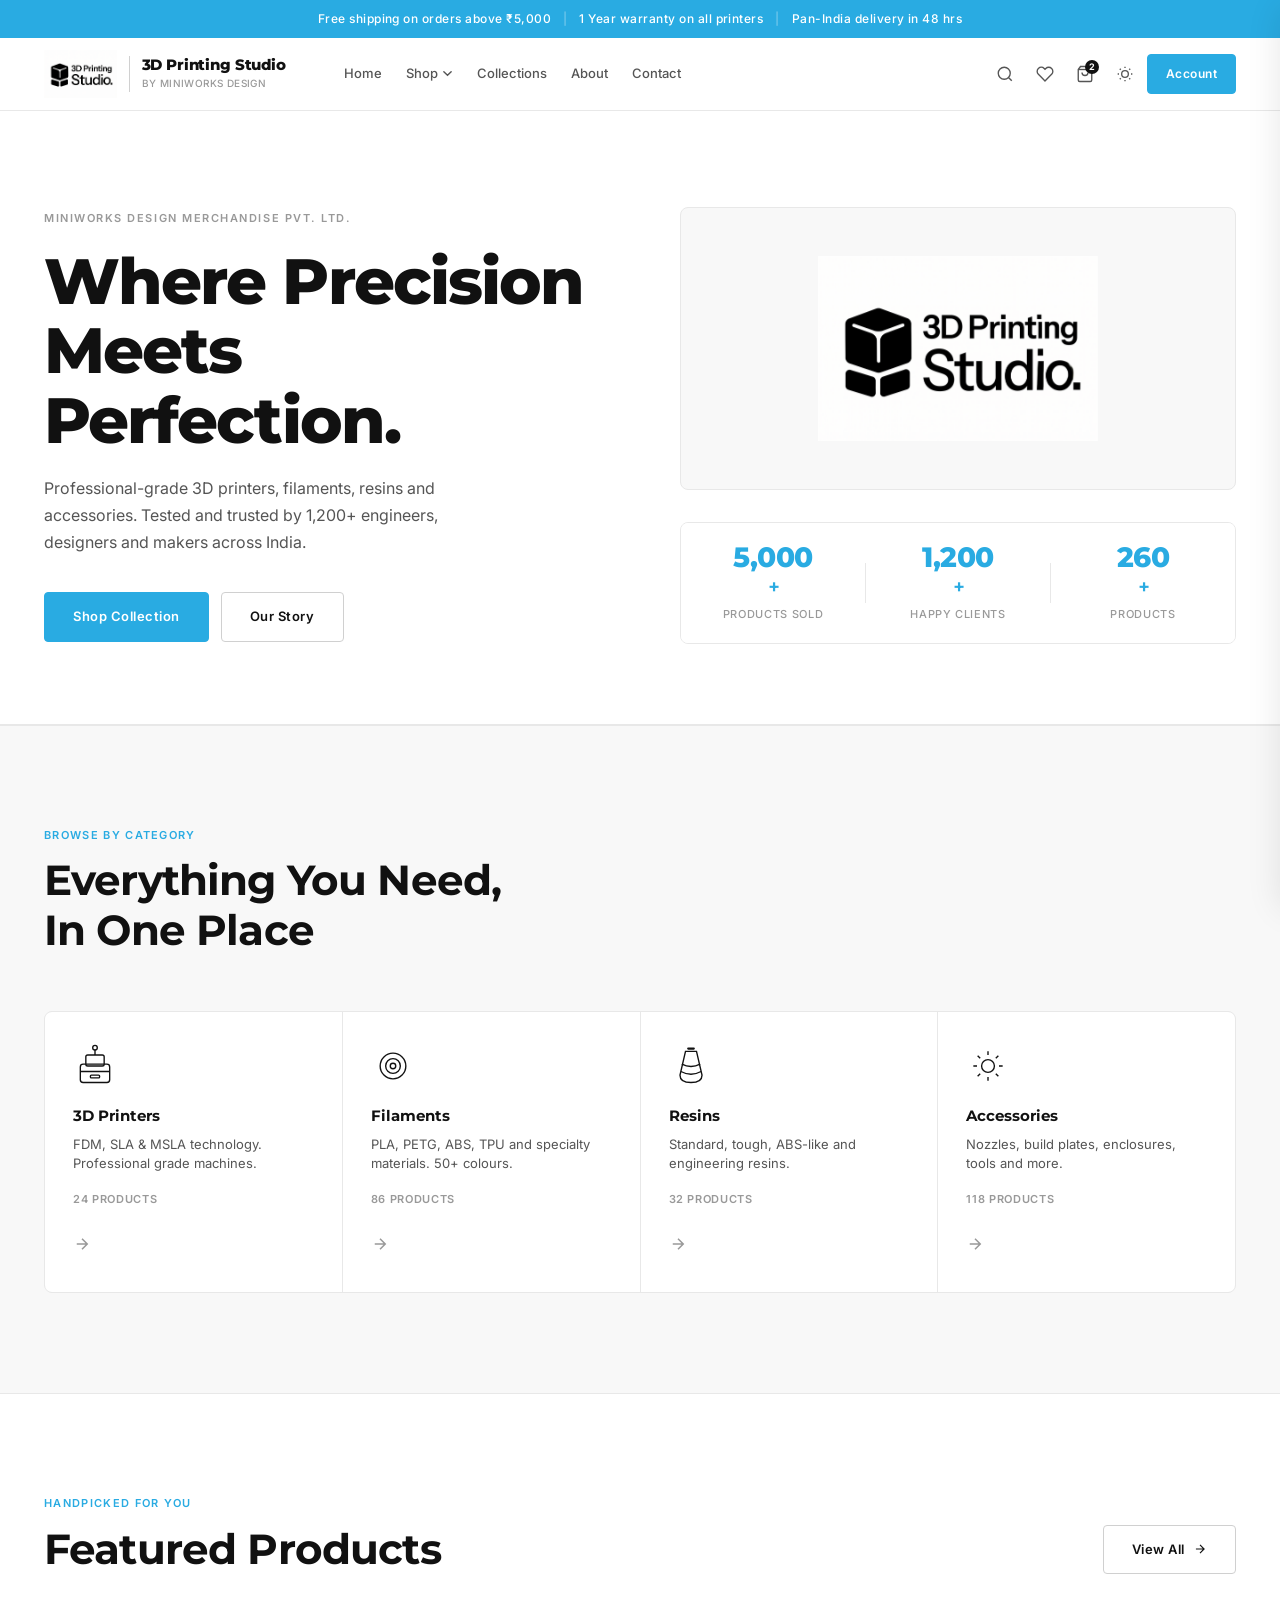
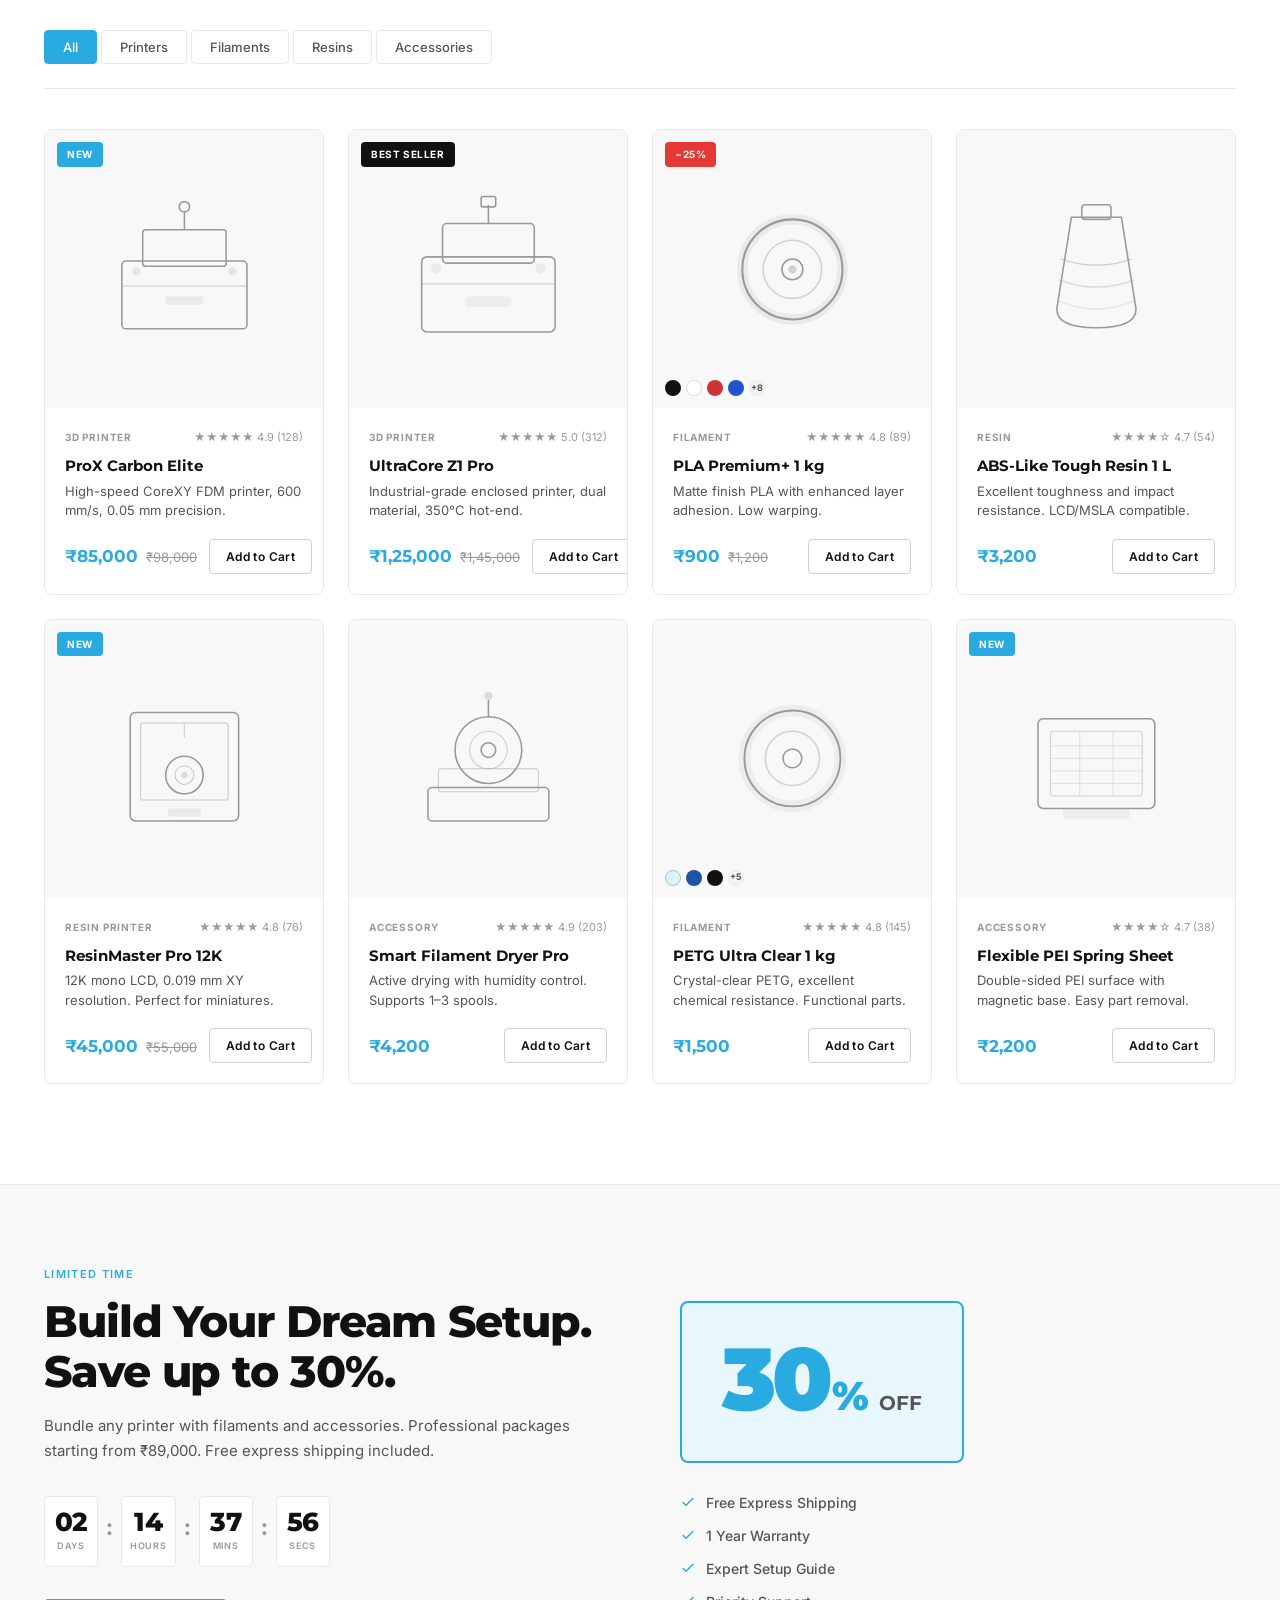
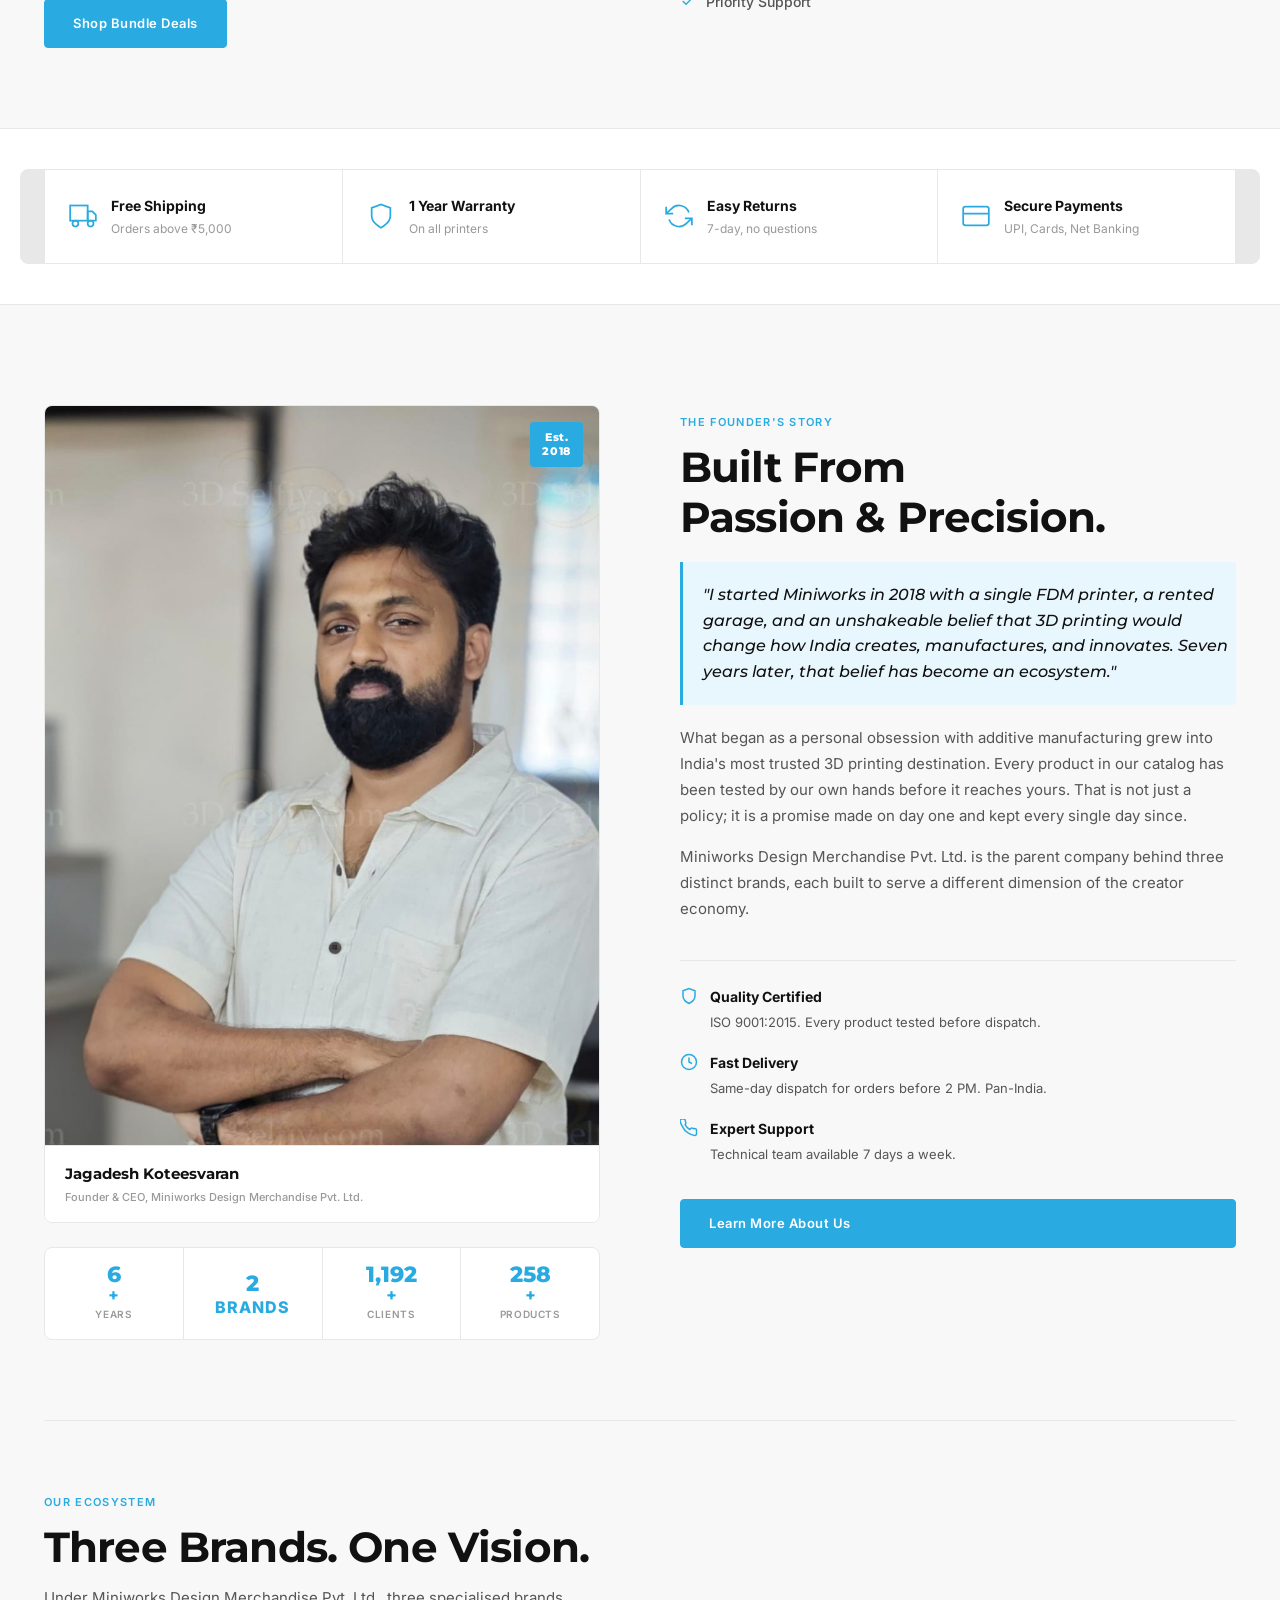
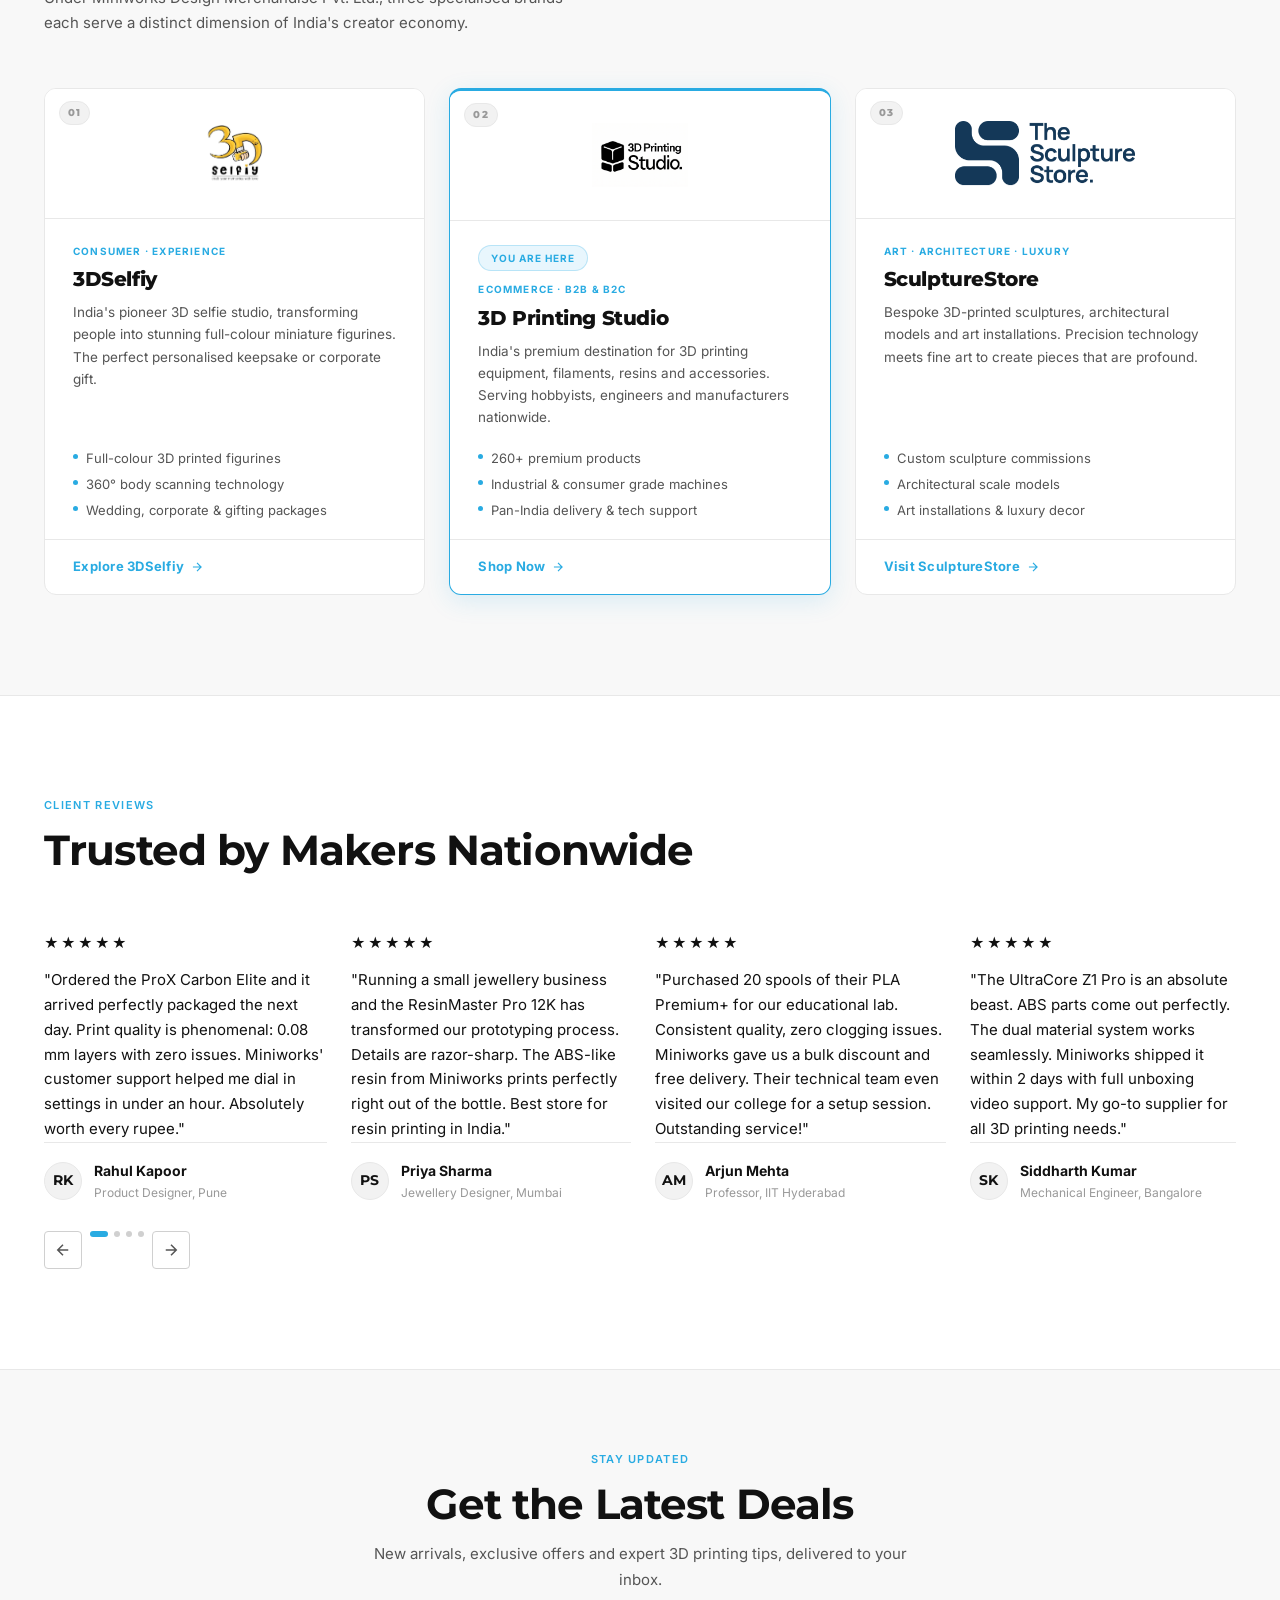
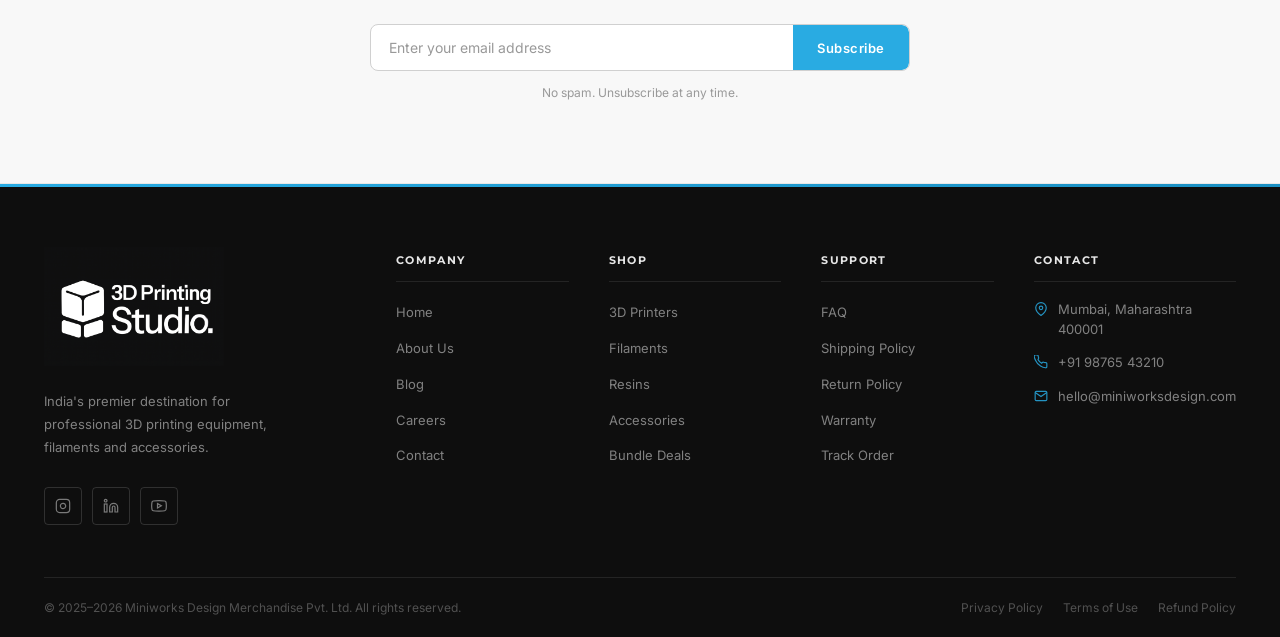
==== commit 1921ed66: "Full site audit: fix 15 bugs and quality issues Broken functionality fixed: - Carousel: querySelecto" ====
--- a/index.html
+++ b/index.html
@@ -5,6 +5,18 @@
   <meta name="viewport" content="width=device-width, initial-scale=1.0" />
   <title>3D Printing Studio | Miniworks Design Merchandise Pvt. Ltd.</title>
   <meta name="description" content="India's premier 3D printing store. Premium printers, filaments, resins, and accessories. Professional grade. Fast shipping." />
+
+  <!-- Favicon -->
+  <link rel="icon" type="image/png" href="Logo/Logo.png" />
+
+  <!-- Open Graph -->
+  <meta property="og:type"        content="website" />
+  <meta property="og:title"       content="3D Printing Studio | Miniworks Design" />
+  <meta property="og:description" content="India's premier destination for professional 3D printing equipment, filaments, resins and accessories. Pan-India delivery." />
+  <meta property="og:image"       content="Logo/Logo.png" />
+  <meta property="og:url"         content="https://3-d-printing-studio.vercel.app/" />
+  <meta name="twitter:card"       content="summary_large_image" />
+
   <link rel="preconnect" href="https://fonts.googleapis.com" />
   <link rel="preconnect" href="https://fonts.gstatic.com" crossorigin />
   <link href="https://fonts.googleapis.com/css2?family=Montserrat:wght@400;500;600;700;800&family=Inter:wght@300;400;500&display=swap" rel="stylesheet" />
@@ -72,7 +84,7 @@
         </button>
         <button class="nav-icon-btn cart-btn" id="cartToggle" aria-label="Cart">
           <svg width="18" height="18" viewBox="0 0 24 24" fill="none" stroke="currentColor" stroke-width="1.8"><path d="M6 2L3 6v14a2 2 0 002 2h14a2 2 0 002-2V6l-3-4z"/><line x1="3" y1="6" x2="21" y2="6"/><path d="M16 10a4 4 0 01-8 0"/></svg>
-          <span class="cart-badge">3</span>
+          <span class="cart-badge">2</span>
         </button>
         <button class="nav-icon-btn theme-toggle-btn" id="themeToggle" aria-label="Toggle theme">
           <span class="theme-icon theme-icon-light">
@@ -144,7 +156,7 @@
   <!-- ═══════════════════════════════════════════════
        CATEGORIES
   ═══════════════════════════════════════════════ -->
-  <section class="section categories-section" id="shop">
+  <section class="section categories-section reveal-up" id="shop">
     <div class="container">
       <div class="section-header">
         <p class="section-eyebrow">Browse by Category</p>
@@ -234,7 +246,7 @@
   <!-- ═══════════════════════════════════════════════
        FEATURED PRODUCTS
   ═══════════════════════════════════════════════ -->
-  <section class="section products-section" id="featured">
+  <section class="section products-section reveal-up" id="featured">
     <div class="container">
       <div class="section-header section-header-row">
         <div>
@@ -624,7 +636,7 @@
   <!-- ═══════════════════════════════════════════════
        ABOUT - FOUNDER + ECOSYSTEM
   ═══════════════════════════════════════════════ -->
-  <section class="section about-section" id="about">
+  <section class="section about-section reveal-up" id="about">
     <div class="container">
 
       <!-- Founder grid -->
@@ -742,13 +754,13 @@
   <!-- ═══════════════════════════════════════════════
        TESTIMONIALS
   ═══════════════════════════════════════════════ -->
-  <section class="section testimonials-section">
+  <section class="section testimonials-section reveal-up">
     <div class="container">
       <div class="section-header">
         <p class="section-eyebrow">Client Reviews</p>
         <h2 class="section-title">Trusted by Makers Nationwide</h2>
       </div>
-      <div class="testimonials-carousel">
+      <div class="testimonials-carousel" id="testimonialsCarousel">
         <div class="testimonials-track" id="testimonialsTrack">
 
           <div class="tc-card">
@@ -756,7 +768,7 @@
             <p class="tc-text">"Ordered the ProX Carbon Elite and it arrived perfectly packaged the next day. Print quality is phenomenal: 0.08 mm layers with zero issues. Miniworks' customer support helped me dial in settings in under an hour. Absolutely worth every rupee."</p>
             <div class="tc-author">
               <div class="tc-avatar">RK</div>
-              <div><strong>Rahul Kapoor</strong><span>Product Designer, Pune</span></div>
+              <div><p class="tc-name">Rahul Kapoor</p><p class="tc-role">Product Designer, Pune</p></div>
             </div>
           </div>
 
@@ -765,7 +777,7 @@
             <p class="tc-text">"Running a small jewellery business and the ResinMaster Pro 12K has transformed our prototyping process. Details are razor-sharp. The ABS-like resin from Miniworks prints perfectly right out of the bottle. Best store for resin printing in India."</p>
             <div class="tc-author">
               <div class="tc-avatar">PS</div>
-              <div><strong>Priya Sharma</strong><span>Jewellery Designer, Mumbai</span></div>
+              <div><p class="tc-name">Priya Sharma</p><p class="tc-role">Jewellery Designer, Mumbai</p></div>
             </div>
           </div>
 
@@ -774,7 +786,7 @@
             <p class="tc-text">"Purchased 20 spools of their PLA Premium+ for our educational lab. Consistent quality, zero clogging issues. Miniworks gave us a bulk discount and free delivery. Their technical team even visited our college for a setup session. Outstanding service!"</p>
             <div class="tc-author">
               <div class="tc-avatar">AM</div>
-              <div><strong>Arjun Mehta</strong><span>Professor, IIT Hyderabad</span></div>
+              <div><p class="tc-name">Arjun Mehta</p><p class="tc-role">Professor, IIT Hyderabad</p></div>
             </div>
           </div>
 
@@ -783,7 +795,7 @@
             <p class="tc-text">"The UltraCore Z1 Pro is an absolute beast. ABS parts come out perfectly. The dual material system works seamlessly. Miniworks shipped it within 2 days with full unboxing video support. My go-to supplier for all 3D printing needs."</p>
             <div class="tc-author">
               <div class="tc-avatar">SK</div>
-              <div><strong>Siddharth Kumar</strong><span>Mechanical Engineer, Bangalore</span></div>
+              <div><p class="tc-name">Siddharth Kumar</p><p class="tc-role">Mechanical Engineer, Bangalore</p></div>
             </div>
           </div>
 
@@ -814,9 +826,9 @@
       <div class="nl-inner">
         <p class="section-eyebrow">Stay Updated</p>
         <h2 class="section-title">Get the Latest Deals</h2>
-        <p class="section-desc" style="margin:0 auto 28px">New arrivals, exclusive offers and expert 3D printing tips, delivered to your inbox.</p>
+        <p class="section-desc">New arrivals, exclusive offers and expert 3D printing tips, delivered to your inbox.</p>
         <form class="nl-form" id="nlForm">
-          <input type="email" placeholder="Your email address" class="nl-input" required />
+          <input type="email" placeholder="Enter your email address" class="nl-input" required />
           <button type="submit" class="btn-primary">Subscribe</button>
         </form>
         <p class="nl-note">No spam. Unsubscribe at any time.</p>
@@ -910,7 +922,7 @@
       <div class="footer-divider"></div>
 
       <div class="footer-bottom">
-        <p class="footer-copy">© 2025 Miniworks Design Merchandise Pvt. Ltd. All rights reserved.</p>
+        <p class="footer-copy">© 2025–2026 Miniworks Design Merchandise Pvt. Ltd. All rights reserved.</p>
         <div class="footer-legal">
           <a href="#">Privacy Policy</a>
           <a href="#">Terms of Use</a>
@@ -925,7 +937,7 @@
   <div class="cart-overlay" id="cartOverlay"></div>
   <div class="cart-sidebar" id="cartSidebar">
     <div class="cart-header">
-      <span class="cart-title">Your Cart (3)</span>
+      <span class="cart-title">Your Cart (2)</span>
       <button class="cart-close" id="cartClose">
         <svg width="18" height="18" viewBox="0 0 24 24" fill="none" stroke="currentColor" stroke-width="2"><line x1="18" y1="6" x2="6" y2="18"/><line x1="6" y1="6" x2="18" y2="18"/></svg>
       </button>
@@ -947,15 +959,15 @@
         </div>
         <div class="cart-item-info">
           <p class="cart-item-name">PLA Premium+ Black</p>
-          <p class="cart-item-price">₹2,700 <span style="color:var(--text-3);font-size:12px">× 3</span></p>
+          <p class="cart-item-price">₹2,700 <span class="cart-item-qty">× 3</span></p>
         </div>
         <button class="cart-item-remove">×</button>
       </div>
     </div>
     <div class="cart-footer">
       <div class="cart-total"><span>Subtotal</span><span>₹87,700</span></div>
-      <a href="#" class="btn-primary" style="width:100%;justify-content:center;display:flex;margin-bottom:10px">Proceed to Checkout</a>
-      <button id="cartClose2" style="width:100%;padding:10px;font-size:13px;color:var(--text-2);background:none;border:none;cursor:pointer">Continue Shopping</button>
+      <a href="#" class="btn-primary cart-checkout-btn">Proceed to Checkout</a>
+      <button id="cartClose2" class="cart-continue-btn">Continue Shopping</button>
     </div>
   </div>
 
--- a/css/style.css
+++ b/css/style.css
@@ -831,7 +831,7 @@
 
 .badge-new  { background: var(--sky);  color: var(--sky-inv); }
 .badge-hot  { background: var(--text); color: var(--accent-inv); }
-.badge-sale { background: var(--sky);  color: var(--sky-inv); }
+.badge-sale { background: #E53935;     color: #FFFFFF; }
 
 /* Product Image Area */
 .product-image {
@@ -1852,9 +1852,11 @@
 }
 
 .footer-logo {
-  height: 44px;
+  width: 180px;
+  height: auto;
   filter: invert(1);
-  margin-bottom: 20px;
+  mix-blend-mode: screen;
+  margin-bottom: 24px;
   display: block;
   image-rendering: crisp-edges;
   image-rendering: -webkit-optimize-contrast;
@@ -2146,6 +2148,32 @@
 .cart-footer .btn-primary {
   width: 100%;
   justify-content: center;
+}
+
+.cart-checkout-btn {
+  width: 100%;
+  justify-content: center;
+  display: flex;
+  margin-bottom: 10px;
+}
+
+.cart-continue-btn {
+  width: 100%;
+  padding: 10px;
+  font-size: 13px;
+  font-family: var(--font-body);
+  color: var(--text-2);
+  background: none;
+  border: none;
+  cursor: pointer;
+  transition: color var(--transition);
+}
+
+.cart-continue-btn:hover { color: var(--text); }
+
+.cart-item-qty {
+  font-size: 12px;
+  color: var(--text-3);
 }
 
 /* ═══════════════════════════════════════════════════════
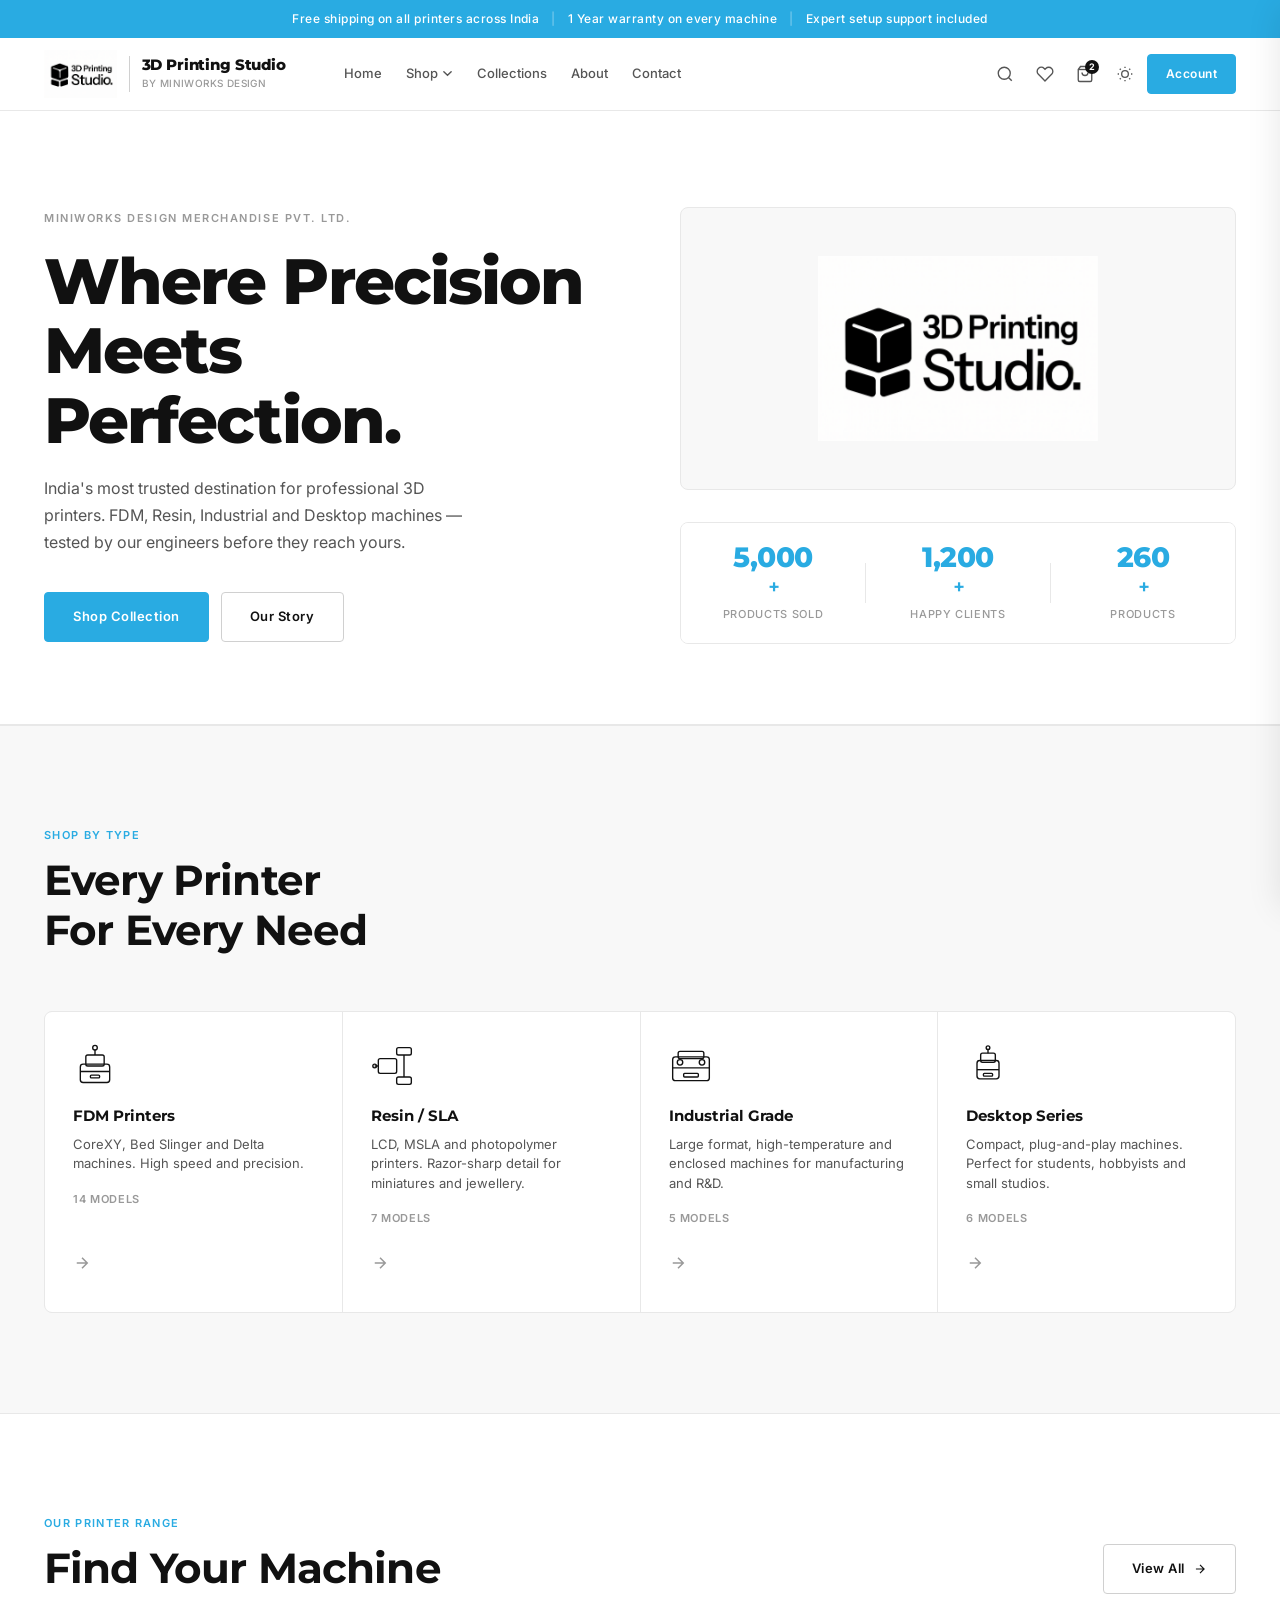
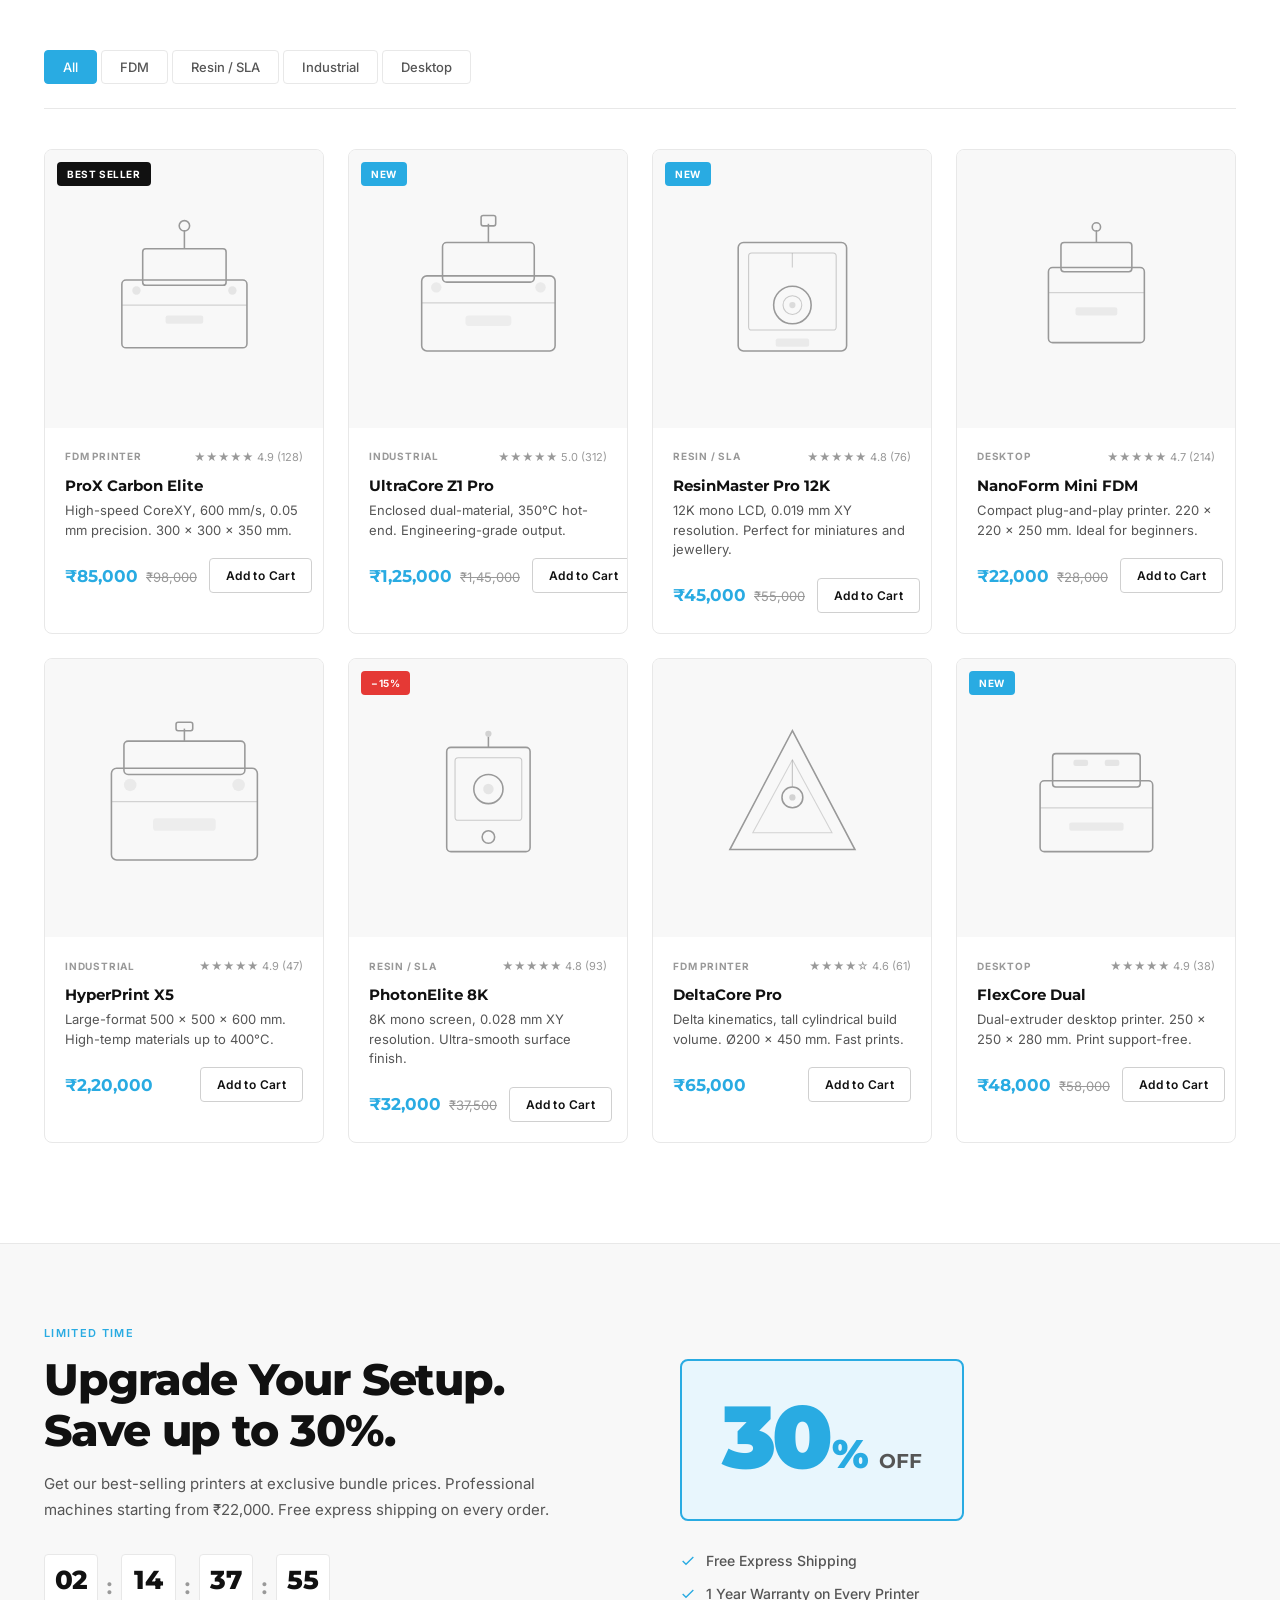
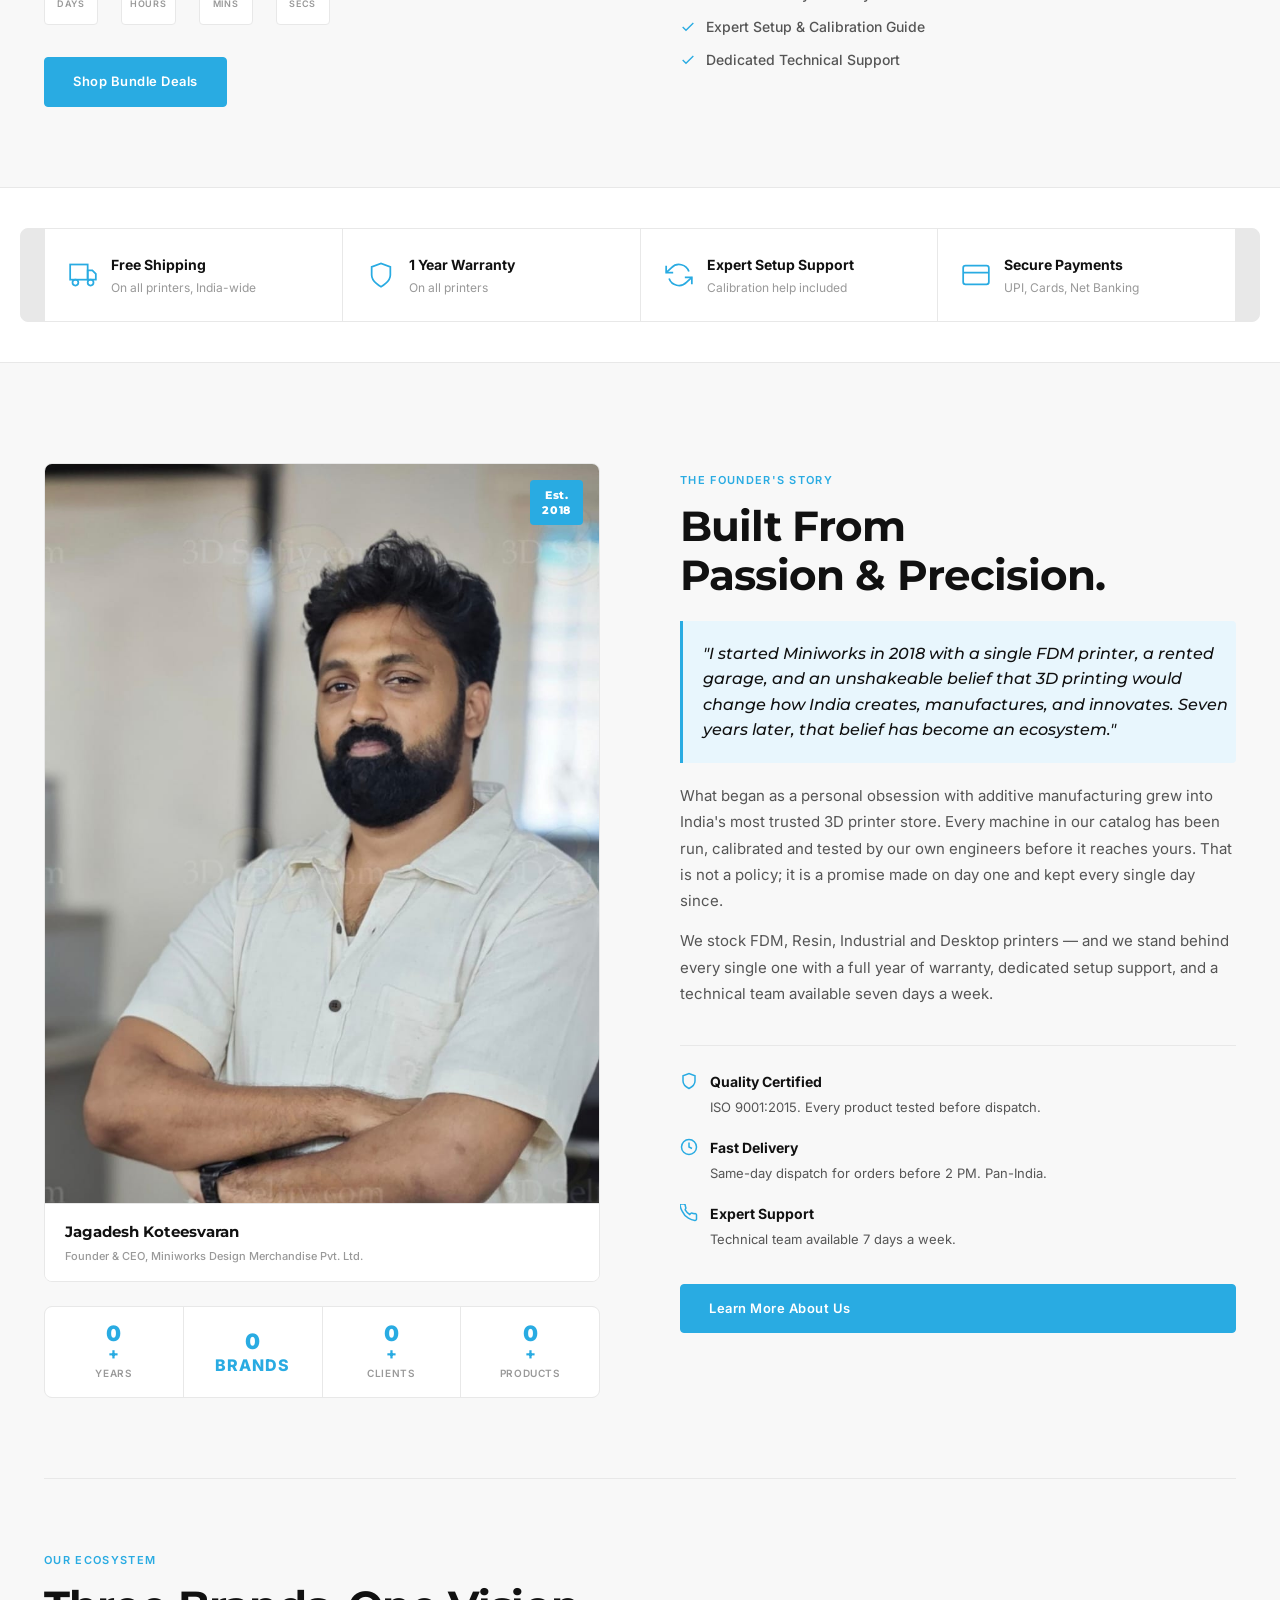
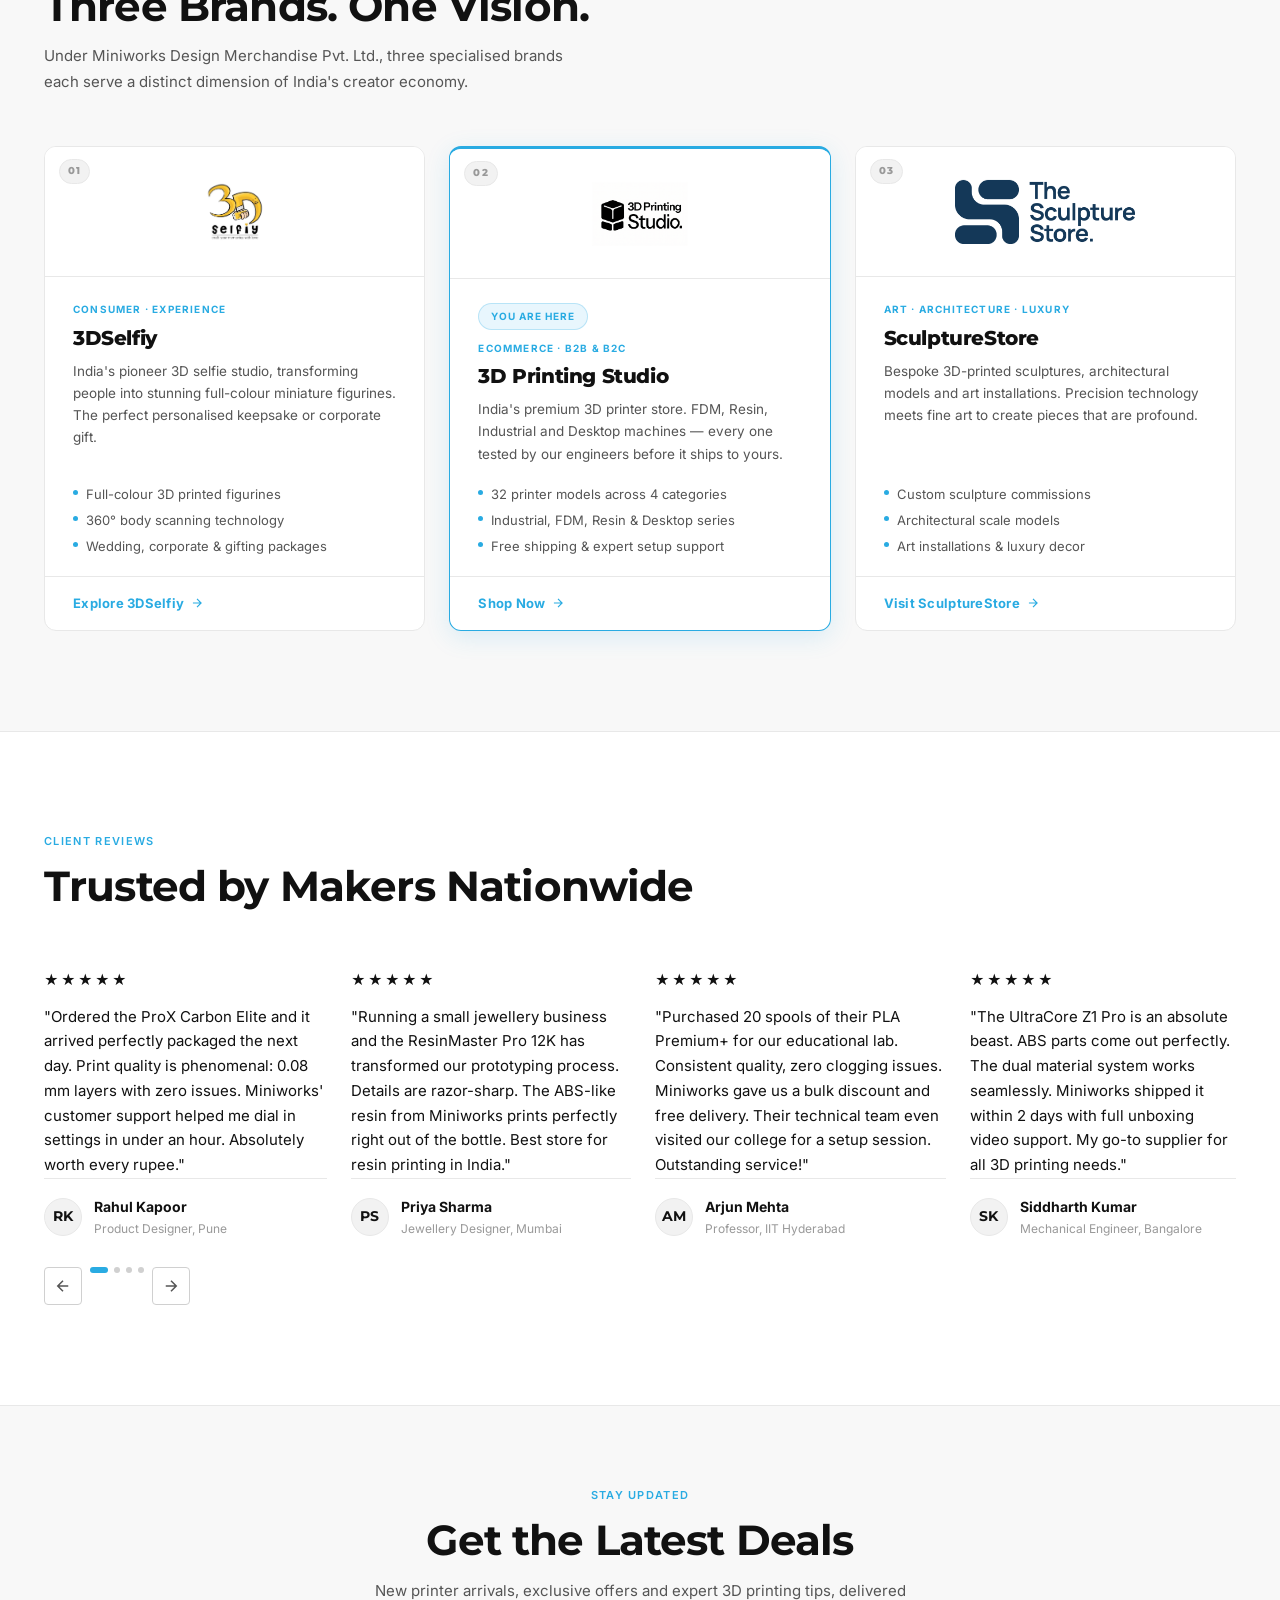
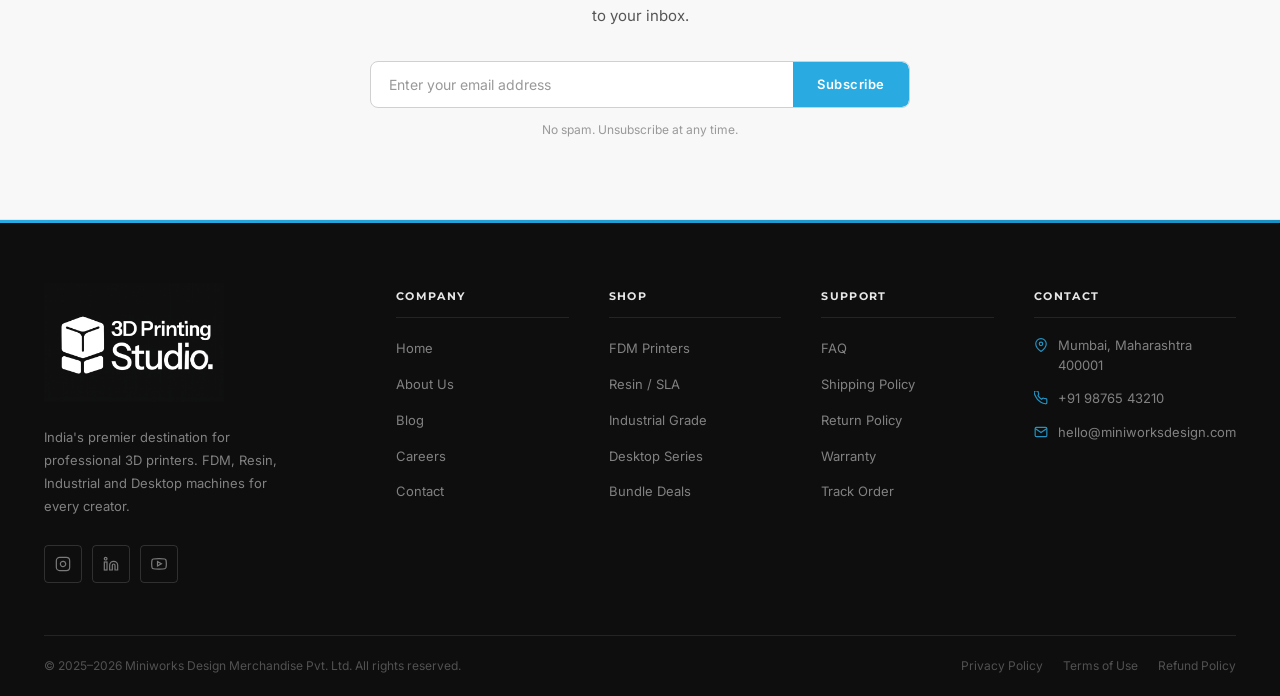
==== commit f8d62c32: "Revamp site to printers-only product focus Products: - Replace all 8 product cards with printers onl" ====
--- a/index.html
+++ b/index.html
@@ -29,11 +29,11 @@
   ═══════════════════════════════════════════════ -->
   <div class="announce-bar">
     <div class="announce-inner">
-      <span>Free shipping on orders above ₹5,000</span>
+      <span>Free shipping on all printers across India</span>
       <span class="ab-sep">|</span>
-      <span>1 Year warranty on all printers</span>
+      <span>1 Year warranty on every machine</span>
       <span class="ab-sep">|</span>
-      <span>Pan-India delivery in 48 hrs</span>
+      <span>Expert setup support included</span>
     </div>
   </div>
 
@@ -57,16 +57,16 @@
           <a href="#shop" class="nav-link">Shop <svg width="11" height="11" viewBox="0 0 12 12" fill="none"><path d="M2 4l4 4 4-4" stroke="currentColor" stroke-width="1.5" stroke-linecap="round"/></svg></a>
           <div class="dropdown">
             <a href="#" class="dropdown-item">
-              <span class="di-text"><strong>3D Printers</strong><small>FDM, SLA &amp; MSLA</small></span>
+              <span class="di-text"><strong>FDM Printers</strong><small>CoreXY, Bed Slinger, Delta</small></span>
             </a>
             <a href="#" class="dropdown-item">
-              <span class="di-text"><strong>Filaments</strong><small>PLA, ABS, PETG, TPU</small></span>
+              <span class="di-text"><strong>Resin / SLA</strong><small>LCD, MSLA, Photopolymer</small></span>
             </a>
             <a href="#" class="dropdown-item">
-              <span class="di-text"><strong>Resins</strong><small>Standard, Tough, ABS-Like</small></span>
+              <span class="di-text"><strong>Industrial Grade</strong><small>Large format, High-temp</small></span>
             </a>
             <a href="#" class="dropdown-item">
-              <span class="di-text"><strong>Accessories</strong><small>Nozzles, Beds, Tools</small></span>
+              <span class="di-text"><strong>Desktop Series</strong><small>Compact, Beginner-friendly</small></span>
             </a>
           </div>
         </li>
@@ -106,7 +106,7 @@
     <div class="search-overlay" id="searchOverlay">
       <div class="search-box">
         <svg width="20" height="20" viewBox="0 0 24 24" fill="none" stroke="currentColor" stroke-width="1.8"><circle cx="11" cy="11" r="8"/><path d="M21 21l-4.35-4.35"/></svg>
-        <input type="text" placeholder="Search printers, filaments, resins…" class="search-input" id="searchInput" />
+        <input type="text" placeholder="Search printers — FDM, Resin, Industrial, Desktop…" class="search-input" id="searchInput" />
         <button class="search-close" id="searchClose">
           <svg width="20" height="20" viewBox="0 0 24 24" fill="none" stroke="currentColor" stroke-width="1.8"><line x1="18" y1="6" x2="6" y2="18"/><line x1="6" y1="6" x2="18" y2="18"/></svg>
         </button>
@@ -122,7 +122,7 @@
       <div class="hero-content">
         <p class="hero-eyebrow">Miniworks Design Merchandise Pvt. Ltd.</p>
         <h1 class="hero-title">Where Precision<br />Meets Perfection.</h1>
-        <p class="hero-subtitle">Professional-grade 3D printers, filaments, resins and accessories. Tested and trusted by 1,200+ engineers, designers and makers across India.</p>
+        <p class="hero-subtitle">India's most trusted destination for professional 3D printers. FDM, Resin, Industrial and Desktop machines — tested by our engineers before they reach yours.</p>
         <div class="hero-actions">
           <a href="#shop" class="btn-primary">Shop Collection</a>
           <a href="#about" class="btn-ghost">Our Story</a>
@@ -159,8 +159,8 @@
   <section class="section categories-section reveal-up" id="shop">
     <div class="container">
       <div class="section-header">
-        <p class="section-eyebrow">Browse by Category</p>
-        <h2 class="section-title">Everything You Need,<br />In One Place</h2>
+        <p class="section-eyebrow">Shop by Type</p>
+        <h2 class="section-title">Every Printer<br />For Every Need</h2>
       </div>
       <div class="categories-grid">
 
@@ -176,9 +176,9 @@
             </svg>
           </div>
           <div class="cat-body">
-            <h3 class="cat-name">3D Printers</h3>
-            <p class="cat-desc">FDM, SLA &amp; MSLA technology. Professional grade machines.</p>
-            <span class="cat-count">24 Products</span>
+            <h3 class="cat-name">FDM Printers</h3>
+            <p class="cat-desc">CoreXY, Bed Slinger and Delta machines. High speed and precision.</p>
+            <span class="cat-count">14 Models</span>
           </div>
           <div class="cat-arrow">
             <svg width="18" height="18" viewBox="0 0 24 24" fill="none" stroke="currentColor" stroke-width="2"><path d="M5 12h14M12 5l7 7-7 7"/></svg>
@@ -188,15 +188,18 @@
         <a href="#" class="cat-card">
           <div class="cat-icon">
             <svg viewBox="0 0 48 48" fill="none" stroke="currentColor" stroke-width="1.5">
-              <circle cx="24" cy="24" r="14"/>
-              <circle cx="24" cy="24" r="8"/>
-              <circle cx="24" cy="24" r="3"/>
+              <rect x="28" y="36" width="16" height="8" rx="2"/>
+              <rect x="28" y="4" width="16" height="8" rx="2"/>
+              <line x1="36" y1="12" x2="36" y2="36"/>
+              <rect x="8" y="16" width="20" height="16" rx="2"/>
+              <line x1="8" y1="24" x2="4" y2="24"/>
+              <circle cx="4" cy="24" r="2"/>
             </svg>
           </div>
           <div class="cat-body">
-            <h3 class="cat-name">Filaments</h3>
-            <p class="cat-desc">PLA, PETG, ABS, TPU and specialty materials. 50+ colours.</p>
-            <span class="cat-count">86 Products</span>
+            <h3 class="cat-name">Resin / SLA</h3>
+            <p class="cat-desc">LCD, MSLA and photopolymer printers. Razor-sharp detail for miniatures and jewellery.</p>
+            <span class="cat-count">7 Models</span>
           </div>
           <div class="cat-arrow">
             <svg width="18" height="18" viewBox="0 0 24 24" fill="none" stroke="currentColor" stroke-width="2"><path d="M5 12h14M12 5l7 7-7 7"/></svg>
@@ -206,16 +209,18 @@
         <a href="#" class="cat-card">
           <div class="cat-icon">
             <svg viewBox="0 0 48 48" fill="none" stroke="currentColor" stroke-width="1.5">
-              <path d="M18 8 L30 8 L36 34 Q36 42 24 42 Q12 42 12 34 Z"/>
-              <path d="M14 22 Q24 27 34 22"/>
-              <path d="M13 30 Q24 36 35 30"/>
-              <line x1="21" y1="5" x2="27" y2="5" stroke-width="2.5" stroke-linecap="round"/>
+              <rect x="4" y="14" width="40" height="26" rx="3"/>
+              <rect x="10" y="8" width="28" height="8" rx="2"/>
+              <line x1="4" y1="26" x2="44" y2="26"/>
+              <circle cx="12" cy="20" r="3"/>
+              <circle cx="36" cy="20" r="3"/>
+              <rect x="16" y="32" width="16" height="4" rx="1"/>
             </svg>
           </div>
           <div class="cat-body">
-            <h3 class="cat-name">Resins</h3>
-            <p class="cat-desc">Standard, tough, ABS-like and engineering resins.</p>
-            <span class="cat-count">32 Products</span>
+            <h3 class="cat-name">Industrial Grade</h3>
+            <p class="cat-desc">Large format, high-temperature and enclosed machines for manufacturing and R&amp;D.</p>
+            <span class="cat-count">5 Models</span>
           </div>
           <div class="cat-arrow">
             <svg width="18" height="18" viewBox="0 0 24 24" fill="none" stroke="currentColor" stroke-width="2"><path d="M5 12h14M12 5l7 7-7 7"/></svg>
@@ -225,14 +230,18 @@
         <a href="#" class="cat-card">
           <div class="cat-icon">
             <svg viewBox="0 0 48 48" fill="none" stroke="currentColor" stroke-width="1.5">
-              <circle cx="24" cy="24" r="7"/>
-              <path d="M24 8v4M24 36v4M8 24h4M36 24h4M12.7 12.7l2.8 2.8M32.5 32.5l2.8 2.8M12.7 35.3l2.8-2.8M32.5 15.5l2.8-2.8"/>
+              <rect x="12" y="18" width="24" height="20" rx="3"/>
+              <rect x="16" y="10" width="16" height="10" rx="2"/>
+              <line x1="12" y1="28" x2="36" y2="28"/>
+              <rect x="19" y="32" width="10" height="3" rx="1"/>
+              <line x1="24" y1="10" x2="24" y2="6"/>
+              <circle cx="24" cy="4" r="2"/>
             </svg>
           </div>
           <div class="cat-body">
-            <h3 class="cat-name">Accessories</h3>
-            <p class="cat-desc">Nozzles, build plates, enclosures, tools and more.</p>
-            <span class="cat-count">118 Products</span>
+            <h3 class="cat-name">Desktop Series</h3>
+            <p class="cat-desc">Compact, plug-and-play machines. Perfect for students, hobbyists and small studios.</p>
+            <span class="cat-count">6 Models</span>
           </div>
           <div class="cat-arrow">
             <svg width="18" height="18" viewBox="0 0 24 24" fill="none" stroke="currentColor" stroke-width="2"><path d="M5 12h14M12 5l7 7-7 7"/></svg>
@@ -250,25 +259,25 @@
     <div class="container">
       <div class="section-header section-header-row">
         <div>
-          <p class="section-eyebrow">Handpicked for You</p>
-          <h2 class="section-title">Featured Products</h2>
+          <p class="section-eyebrow">Our Printer Range</p>
+          <h2 class="section-title">Find Your Machine</h2>
         </div>
         <a href="#" class="btn-ghost">View All <svg width="14" height="14" viewBox="0 0 24 24" fill="none" stroke="currentColor" stroke-width="2"><path d="M5 12h14M12 5l7 7-7 7"/></svg></a>
       </div>
 
       <div class="filter-tabs">
         <button class="filter-tab active" data-filter="all">All</button>
-        <button class="filter-tab" data-filter="printers">Printers</button>
-        <button class="filter-tab" data-filter="filaments">Filaments</button>
-        <button class="filter-tab" data-filter="resins">Resins</button>
-        <button class="filter-tab" data-filter="accessories">Accessories</button>
+        <button class="filter-tab" data-filter="fdm">FDM</button>
+        <button class="filter-tab" data-filter="resin">Resin / SLA</button>
+        <button class="filter-tab" data-filter="industrial">Industrial</button>
+        <button class="filter-tab" data-filter="desktop">Desktop</button>
       </div>
 
       <div class="products-grid" id="productsGrid">
 
-        <!-- Product 1 -->
-        <div class="product-card" data-category="printers">
-          <div class="product-badge badge-new">New</div>
+        <!-- P1 · FDM · ProX Carbon Elite -->
+        <div class="product-card" data-category="fdm">
+          <div class="product-badge badge-hot">Best Seller</div>
           <div class="product-image">
             <div class="product-art">
               <svg viewBox="0 0 160 160" fill="none">
@@ -283,21 +292,17 @@
               </svg>
             </div>
             <div class="product-actions">
-              <button class="pa-btn">
-                <svg width="15" height="15" viewBox="0 0 24 24" fill="none" stroke="currentColor" stroke-width="2"><path d="M20.84 4.61a5.5 5.5 0 00-7.78 0L12 5.67l-1.06-1.06a5.5 5.5 0 00-7.78 7.78l1.06 1.06L12 21.23l7.78-7.78 1.06-1.06a5.5 5.5 0 000-7.78z"/></svg>
-              </button>
-              <button class="pa-btn">
-                <svg width="15" height="15" viewBox="0 0 24 24" fill="none" stroke="currentColor" stroke-width="2"><path d="M1 12s4-8 11-8 11 8 11 8-4 8-11 8-11-8-11-8z"/><circle cx="12" cy="12" r="3"/></svg>
-              </button>
+              <button class="pa-btn"><svg width="15" height="15" viewBox="0 0 24 24" fill="none" stroke="currentColor" stroke-width="2"><path d="M20.84 4.61a5.5 5.5 0 00-7.78 0L12 5.67l-1.06-1.06a5.5 5.5 0 00-7.78 7.78l1.06 1.06L12 21.23l7.78-7.78 1.06-1.06a5.5 5.5 0 000-7.78z"/></svg></button>
+              <button class="pa-btn"><svg width="15" height="15" viewBox="0 0 24 24" fill="none" stroke="currentColor" stroke-width="2"><path d="M1 12s4-8 11-8 11 8 11 8-4 8-11 8-11-8-11-8z"/><circle cx="12" cy="12" r="3"/></svg></button>
             </div>
           </div>
           <div class="product-info">
             <div class="product-meta">
-              <span class="product-category">3D Printer</span>
+              <span class="product-category">FDM Printer</span>
               <div class="product-rating">★★★★★ <span>4.9 (128)</span></div>
             </div>
             <h3 class="product-name">ProX Carbon Elite</h3>
-            <p class="product-desc">High-speed CoreXY FDM printer, 600 mm/s, 0.05 mm precision.</p>
+            <p class="product-desc">High-speed CoreXY, 600 mm/s, 0.05 mm precision. 300 × 300 × 350 mm.</p>
             <div class="product-footer">
               <div class="product-price">
                 <span class="price-current">₹85,000</span>
@@ -308,9 +313,9 @@
           </div>
         </div>
 
-        <!-- Product 2 -->
-        <div class="product-card" data-category="printers">
-          <div class="product-badge badge-hot">Best Seller</div>
+        <!-- P2 · Industrial · UltraCore Z1 Pro -->
+        <div class="product-card" data-category="industrial">
+          <div class="product-badge badge-new">New</div>
           <div class="product-image">
             <div class="product-art">
               <svg viewBox="0 0 160 160" fill="none">
@@ -331,11 +336,11 @@
           </div>
           <div class="product-info">
             <div class="product-meta">
-              <span class="product-category">3D Printer</span>
+              <span class="product-category">Industrial</span>
               <div class="product-rating">★★★★★ <span>5.0 (312)</span></div>
             </div>
             <h3 class="product-name">UltraCore Z1 Pro</h3>
-            <p class="product-desc">Industrial-grade enclosed printer, dual material, 350°C hot-end.</p>
+            <p class="product-desc">Enclosed dual-material, 350°C hot-end. Engineering-grade output.</p>
             <div class="product-footer">
               <div class="product-price">
                 <span class="price-current">₹1,25,000</span>
@@ -346,83 +351,8 @@
           </div>
         </div>
 
-        <!-- Product 3 -->
-        <div class="product-card" data-category="filaments">
-          <div class="product-badge badge-sale">−25%</div>
-          <div class="product-image">
-            <div class="product-art">
-              <svg viewBox="0 0 160 160" fill="none">
-                <circle cx="80" cy="80" r="48" stroke="currentColor" stroke-width="10" opacity="0.15"/>
-                <circle cx="80" cy="80" r="48" stroke="currentColor" stroke-width="2" stroke-dasharray="0 0" fill="none"/>
-                <circle cx="80" cy="80" r="28" stroke="currentColor" stroke-width="1.5" fill="none" opacity="0.4"/>
-                <circle cx="80" cy="80" r="10" stroke="currentColor" stroke-width="1.5"/>
-                <circle cx="80" cy="80" r="4" fill="currentColor" opacity="0.4"/>
-              </svg>
-            </div>
-            <div class="color-swatches">
-              <span class="swatch" style="background:#111111"></span>
-              <span class="swatch" style="background:#FFFFFF;border:1px solid #DDD"></span>
-              <span class="swatch" style="background:#CC3333"></span>
-              <span class="swatch" style="background:#2255CC"></span>
-              <span class="swatch swatch-more">+8</span>
-            </div>
-            <div class="product-actions">
-              <button class="pa-btn"><svg width="15" height="15" viewBox="0 0 24 24" fill="none" stroke="currentColor" stroke-width="2"><path d="M20.84 4.61a5.5 5.5 0 00-7.78 0L12 5.67l-1.06-1.06a5.5 5.5 0 00-7.78 7.78l1.06 1.06L12 21.23l7.78-7.78 1.06-1.06a5.5 5.5 0 000-7.78z"/></svg></button>
-              <button class="pa-btn"><svg width="15" height="15" viewBox="0 0 24 24" fill="none" stroke="currentColor" stroke-width="2"><path d="M1 12s4-8 11-8 11 8 11 8-4 8-11 8-11-8-11-8z"/><circle cx="12" cy="12" r="3"/></svg></button>
-            </div>
-          </div>
-          <div class="product-info">
-            <div class="product-meta">
-              <span class="product-category">Filament</span>
-              <div class="product-rating">★★★★★ <span>4.8 (89)</span></div>
-            </div>
-            <h3 class="product-name">PLA Premium+ 1 kg</h3>
-            <p class="product-desc">Matte finish PLA with enhanced layer adhesion. Low warping.</p>
-            <div class="product-footer">
-              <div class="product-price">
-                <span class="price-current">₹900</span>
-                <span class="price-original">₹1,200</span>
-              </div>
-              <button class="btn-add-cart">Add to Cart</button>
-            </div>
-          </div>
-        </div>
-
-        <!-- Product 4 -->
-        <div class="product-card" data-category="resins">
-          <div class="product-image">
-            <div class="product-art">
-              <svg viewBox="0 0 160 160" fill="none">
-                <path d="M56 30 L104 30 L118 118 Q118 136 80 136 Q42 136 42 118 Z" stroke="currentColor" stroke-width="1.5" fill="none"/>
-                <path d="M46 70 Q80 82 114 70" stroke="currentColor" stroke-width="1.2" opacity="0.5"/>
-                <path d="M44 90 Q80 104 116 90" stroke="currentColor" stroke-width="1.2" opacity="0.35"/>
-                <path d="M43 110 Q80 126 117 110" stroke="currentColor" stroke-width="1.2" opacity="0.2"/>
-                <rect x="66" y="18" width="28" height="14" rx="3" stroke="currentColor" stroke-width="1.5"/>
-              </svg>
-            </div>
-            <div class="product-actions">
-              <button class="pa-btn"><svg width="15" height="15" viewBox="0 0 24 24" fill="none" stroke="currentColor" stroke-width="2"><path d="M20.84 4.61a5.5 5.5 0 00-7.78 0L12 5.67l-1.06-1.06a5.5 5.5 0 00-7.78 7.78l1.06 1.06L12 21.23l7.78-7.78 1.06-1.06a5.5 5.5 0 000-7.78z"/></svg></button>
-              <button class="pa-btn"><svg width="15" height="15" viewBox="0 0 24 24" fill="none" stroke="currentColor" stroke-width="2"><path d="M1 12s4-8 11-8 11 8 11 8-4 8-11 8-11-8-11-8z"/><circle cx="12" cy="12" r="3"/></svg></button>
-            </div>
-          </div>
-          <div class="product-info">
-            <div class="product-meta">
-              <span class="product-category">Resin</span>
-              <div class="product-rating">★★★★☆ <span>4.7 (54)</span></div>
-            </div>
-            <h3 class="product-name">ABS-Like Tough Resin 1 L</h3>
-            <p class="product-desc">Excellent toughness and impact resistance. LCD/MSLA compatible.</p>
-            <div class="product-footer">
-              <div class="product-price">
-                <span class="price-current">₹3,200</span>
-              </div>
-              <button class="btn-add-cart">Add to Cart</button>
-            </div>
-          </div>
-        </div>
-
-        <!-- Product 5 -->
-        <div class="product-card" data-category="printers">
+        <!-- P3 · Resin · ResinMaster Pro 12K -->
+        <div class="product-card" data-category="resin">
           <div class="product-badge badge-new">New</div>
           <div class="product-image">
             <div class="product-art">
@@ -443,11 +373,11 @@
           </div>
           <div class="product-info">
             <div class="product-meta">
-              <span class="product-category">Resin Printer</span>
+              <span class="product-category">Resin / SLA</span>
               <div class="product-rating">★★★★★ <span>4.8 (76)</span></div>
             </div>
             <h3 class="product-name">ResinMaster Pro 12K</h3>
-            <p class="product-desc">12K mono LCD, 0.019 mm XY resolution. Perfect for miniatures.</p>
+            <p class="product-desc">12K mono LCD, 0.019 mm XY resolution. Perfect for miniatures and jewellery.</p>
             <div class="product-footer">
               <div class="product-price">
                 <span class="price-current">₹45,000</span>
@@ -458,18 +388,17 @@
           </div>
         </div>
 
-        <!-- Product 6 -->
-        <div class="product-card" data-category="accessories">
+        <!-- P4 · Desktop · NanoForm Mini -->
+        <div class="product-card" data-category="desktop">
           <div class="product-image">
             <div class="product-art">
               <svg viewBox="0 0 160 160" fill="none">
-                <rect x="22" y="108" width="116" height="32" rx="4" stroke="currentColor" stroke-width="1.5"/>
-                <rect x="32" y="90" width="96" height="22" rx="3" stroke="currentColor" stroke-width="1" opacity="0.5"/>
-                <circle cx="80" cy="72" r="32" stroke="currentColor" stroke-width="1.5" fill="none"/>
-                <circle cx="80" cy="72" r="18" stroke="currentColor" stroke-width="1" fill="none" opacity="0.45"/>
-                <circle cx="80" cy="72" r="7" stroke="currentColor" stroke-width="1.5"/>
-                <line x1="80" y1="40" x2="80" y2="24" stroke="currentColor" stroke-width="1.5"/>
-                <circle cx="80" cy="20" r="4" fill="currentColor" opacity="0.3"/>
+                <rect x="34" y="60" width="92" height="72" rx="4" stroke="currentColor" stroke-width="1.5"/>
+                <rect x="46" y="36" width="68" height="28" rx="3" stroke="currentColor" stroke-width="1.5"/>
+                <line x1="34" y1="84" x2="126" y2="84" stroke="currentColor" stroke-width="1.2" opacity="0.4"/>
+                <rect x="60" y="98" width="40" height="8" rx="2" fill="currentColor" opacity="0.15"/>
+                <line x1="80" y1="36" x2="80" y2="24" stroke="currentColor" stroke-width="1.5"/>
+                <circle cx="80" cy="21" r="4" stroke="currentColor" stroke-width="1.5"/>
               </svg>
             </div>
             <div class="product-actions">
@@ -479,36 +408,35 @@
           </div>
           <div class="product-info">
             <div class="product-meta">
-              <span class="product-category">Accessory</span>
-              <div class="product-rating">★★★★★ <span>4.9 (203)</span></div>
-            </div>
-            <h3 class="product-name">Smart Filament Dryer Pro</h3>
-            <p class="product-desc">Active drying with humidity control. Supports 1–3 spools.</p>
+              <span class="product-category">Desktop</span>
+              <div class="product-rating">★★★★★ <span>4.7 (214)</span></div>
+            </div>
+            <h3 class="product-name">NanoForm Mini FDM</h3>
+            <p class="product-desc">Compact plug-and-play printer. 220 × 220 × 250 mm. Ideal for beginners.</p>
             <div class="product-footer">
               <div class="product-price">
-                <span class="price-current">₹4,200</span>
+                <span class="price-current">₹22,000</span>
+                <span class="price-original">₹28,000</span>
               </div>
               <button class="btn-add-cart">Add to Cart</button>
             </div>
           </div>
         </div>
 
-        <!-- Product 7 -->
-        <div class="product-card" data-category="filaments">
+        <!-- P5 · Industrial · HyperPrint X5 -->
+        <div class="product-card" data-category="industrial">
           <div class="product-image">
             <div class="product-art">
               <svg viewBox="0 0 160 160" fill="none">
-                <circle cx="80" cy="80" r="46" stroke="currentColor" stroke-width="11" opacity="0.12"/>
-                <circle cx="80" cy="80" r="46" stroke="currentColor" stroke-width="1.8" fill="none"/>
-                <circle cx="80" cy="80" r="26" stroke="currentColor" stroke-width="1.5" fill="none" opacity="0.4"/>
-                <circle cx="80" cy="80" r="9" stroke="currentColor" stroke-width="1.5"/>
+                <rect x="10" y="52" width="140" height="88" rx="5" stroke="currentColor" stroke-width="1.5"/>
+                <rect x="22" y="26" width="116" height="32" rx="4" stroke="currentColor" stroke-width="1.5"/>
+                <line x1="10" y1="84" x2="150" y2="84" stroke="currentColor" stroke-width="1.2" opacity="0.4"/>
+                <rect x="50" y="100" width="60" height="12" rx="3" fill="currentColor" opacity="0.12"/>
+                <circle cx="28" cy="68" r="6" fill="currentColor" opacity="0.15"/>
+                <circle cx="132" cy="68" r="6" fill="currentColor" opacity="0.15"/>
+                <line x1="80" y1="26" x2="80" y2="14" stroke="currentColor" stroke-width="1.5"/>
+                <rect x="72" y="8" width="16" height="8" rx="2" stroke="currentColor" stroke-width="1.5"/>
               </svg>
-            </div>
-            <div class="color-swatches">
-              <span class="swatch" style="background:rgba(200,240,255,0.6);border:1px solid #BBB"></span>
-              <span class="swatch" style="background:#1A55AA"></span>
-              <span class="swatch" style="background:#111"></span>
-              <span class="swatch swatch-more">+5</span>
             </div>
             <div class="product-actions">
               <button class="pa-btn"><svg width="15" height="15" viewBox="0 0 24 24" fill="none" stroke="currentColor" stroke-width="2"><path d="M20.84 4.61a5.5 5.5 0 00-7.78 0L12 5.67l-1.06-1.06a5.5 5.5 0 00-7.78 7.78l1.06 1.06L12 21.23l7.78-7.78 1.06-1.06a5.5 5.5 0 000-7.78z"/></svg></button>
@@ -517,35 +445,102 @@
           </div>
           <div class="product-info">
             <div class="product-meta">
-              <span class="product-category">Filament</span>
-              <div class="product-rating">★★★★★ <span>4.8 (145)</span></div>
-            </div>
-            <h3 class="product-name">PETG Ultra Clear 1 kg</h3>
-            <p class="product-desc">Crystal-clear PETG, excellent chemical resistance. Functional parts.</p>
+              <span class="product-category">Industrial</span>
+              <div class="product-rating">★★★★★ <span>4.9 (47)</span></div>
+            </div>
+            <h3 class="product-name">HyperPrint X5</h3>
+            <p class="product-desc">Large-format 500 × 500 × 600 mm. High-temp materials up to 400°C.</p>
             <div class="product-footer">
               <div class="product-price">
-                <span class="price-current">₹1,500</span>
+                <span class="price-current">₹2,20,000</span>
               </div>
               <button class="btn-add-cart">Add to Cart</button>
             </div>
           </div>
         </div>
 
-        <!-- Product 8 -->
-        <div class="product-card" data-category="accessories">
+        <!-- P6 · Resin · PhotonElite 8K -->
+        <div class="product-card" data-category="resin">
+          <div class="product-badge badge-sale">−15%</div>
+          <div class="product-image">
+            <div class="product-art">
+              <svg viewBox="0 0 160 160" fill="none">
+                <rect x="40" y="32" width="80" height="100" rx="4" stroke="currentColor" stroke-width="1.5"/>
+                <rect x="48" y="42" width="64" height="60" rx="3" stroke="currentColor" stroke-width="1" opacity="0.5"/>
+                <circle cx="80" cy="118" r="6" stroke="currentColor" stroke-width="1.5"/>
+                <line x1="80" y1="32" x2="80" y2="22" stroke="currentColor" stroke-width="1.5"/>
+                <circle cx="80" cy="19" r="3" fill="currentColor" opacity="0.4"/>
+                <circle cx="80" cy="72" r="14" stroke="currentColor" stroke-width="1.5"/>
+                <circle cx="80" cy="72" r="5" fill="currentColor" opacity="0.2"/>
+              </svg>
+            </div>
+            <div class="product-actions">
+              <button class="pa-btn"><svg width="15" height="15" viewBox="0 0 24 24" fill="none" stroke="currentColor" stroke-width="2"><path d="M20.84 4.61a5.5 5.5 0 00-7.78 0L12 5.67l-1.06-1.06a5.5 5.5 0 00-7.78 7.78l1.06 1.06L12 21.23l7.78-7.78 1.06-1.06a5.5 5.5 0 000-7.78z"/></svg></button>
+              <button class="pa-btn"><svg width="15" height="15" viewBox="0 0 24 24" fill="none" stroke="currentColor" stroke-width="2"><path d="M1 12s4-8 11-8 11 8 11 8-4 8-11 8-11-8-11-8z"/><circle cx="12" cy="12" r="3"/></svg></button>
+            </div>
+          </div>
+          <div class="product-info">
+            <div class="product-meta">
+              <span class="product-category">Resin / SLA</span>
+              <div class="product-rating">★★★★★ <span>4.8 (93)</span></div>
+            </div>
+            <h3 class="product-name">PhotonElite 8K</h3>
+            <p class="product-desc">8K mono screen, 0.028 mm XY resolution. Ultra-smooth surface finish.</p>
+            <div class="product-footer">
+              <div class="product-price">
+                <span class="price-current">₹32,000</span>
+                <span class="price-original">₹37,500</span>
+              </div>
+              <button class="btn-add-cart">Add to Cart</button>
+            </div>
+          </div>
+        </div>
+
+        <!-- P7 · FDM · DeltaCore Pro -->
+        <div class="product-card" data-category="fdm">
+          <div class="product-image">
+            <div class="product-art">
+              <svg viewBox="0 0 160 160" fill="none">
+                <polygon points="80,16 140,130 20,130" stroke="currentColor" stroke-width="1.5" fill="none"/>
+                <polygon points="80,44 118,114 42,114" stroke="currentColor" stroke-width="1" opacity="0.4" fill="none"/>
+                <circle cx="80" cy="80" r="10" stroke="currentColor" stroke-width="1.5"/>
+                <line x1="80" y1="44" x2="80" y2="70" stroke="currentColor" stroke-width="1.2" opacity="0.5"/>
+                <circle cx="80" cy="80" r="3" fill="currentColor" opacity="0.4"/>
+              </svg>
+            </div>
+            <div class="product-actions">
+              <button class="pa-btn"><svg width="15" height="15" viewBox="0 0 24 24" fill="none" stroke="currentColor" stroke-width="2"><path d="M20.84 4.61a5.5 5.5 0 00-7.78 0L12 5.67l-1.06-1.06a5.5 5.5 0 00-7.78 7.78l1.06 1.06L12 21.23l7.78-7.78 1.06-1.06a5.5 5.5 0 000-7.78z"/></svg></button>
+              <button class="pa-btn"><svg width="15" height="15" viewBox="0 0 24 24" fill="none" stroke="currentColor" stroke-width="2"><path d="M1 12s4-8 11-8 11 8 11 8-4 8-11 8-11-8-11-8z"/><circle cx="12" cy="12" r="3"/></svg></button>
+            </div>
+          </div>
+          <div class="product-info">
+            <div class="product-meta">
+              <span class="product-category">FDM Printer</span>
+              <div class="product-rating">★★★★☆ <span>4.6 (61)</span></div>
+            </div>
+            <h3 class="product-name">DeltaCore Pro</h3>
+            <p class="product-desc">Delta kinematics, tall cylindrical build volume. Ø200 × 450 mm. Fast prints.</p>
+            <div class="product-footer">
+              <div class="product-price">
+                <span class="price-current">₹65,000</span>
+              </div>
+              <button class="btn-add-cart">Add to Cart</button>
+            </div>
+          </div>
+        </div>
+
+        <!-- P8 · Desktop · FlexCore Dual -->
+        <div class="product-card" data-category="desktop">
           <div class="product-badge badge-new">New</div>
           <div class="product-image">
             <div class="product-art">
               <svg viewBox="0 0 160 160" fill="none">
-                <rect x="24" y="42" width="112" height="86" rx="5" stroke="currentColor" stroke-width="1.5"/>
-                <rect x="36" y="54" width="88" height="62" rx="3" stroke="currentColor" stroke-width="1" opacity="0.4"/>
-                <line x1="36" y1="68" x2="124" y2="68" stroke="currentColor" stroke-width="0.8" opacity="0.3"/>
-                <line x1="36" y1="80" x2="124" y2="80" stroke="currentColor" stroke-width="0.8" opacity="0.3"/>
-                <line x1="36" y1="92" x2="124" y2="92" stroke="currentColor" stroke-width="0.8" opacity="0.3"/>
-                <line x1="36" y1="104" x2="124" y2="104" stroke="currentColor" stroke-width="0.8" opacity="0.3"/>
-                <line x1="64" y1="54" x2="64" y2="116" stroke="currentColor" stroke-width="0.8" opacity="0.3"/>
-                <line x1="96" y1="54" x2="96" y2="116" stroke="currentColor" stroke-width="0.8" opacity="0.3"/>
-                <rect x="48" y="128" width="64" height="10" rx="3" fill="currentColor" opacity="0.12"/>
+                <rect x="26" y="64" width="108" height="68" rx="4" stroke="currentColor" stroke-width="1.5"/>
+                <rect x="38" y="38" width="84" height="32" rx="3" stroke="currentColor" stroke-width="1.5"/>
+                <line x1="26" y1="90" x2="134" y2="90" stroke="currentColor" stroke-width="1.2" opacity="0.4"/>
+                <rect x="54" y="104" width="52" height="8" rx="2" fill="currentColor" opacity="0.15"/>
+                <rect x="58" y="44" width="14" height="6" rx="2" fill="currentColor" opacity="0.2"/>
+                <rect x="88" y="44" width="14" height="6" rx="2" fill="currentColor" opacity="0.2"/>
               </svg>
             </div>
             <div class="product-actions">
@@ -555,14 +550,15 @@
           </div>
           <div class="product-info">
             <div class="product-meta">
-              <span class="product-category">Accessory</span>
-              <div class="product-rating">★★★★☆ <span>4.7 (38)</span></div>
-            </div>
-            <h3 class="product-name">Flexible PEI Spring Sheet</h3>
-            <p class="product-desc">Double-sided PEI surface with magnetic base. Easy part removal.</p>
+              <span class="product-category">Desktop</span>
+              <div class="product-rating">★★★★★ <span>4.9 (38)</span></div>
+            </div>
+            <h3 class="product-name">FlexCore Dual</h3>
+            <p class="product-desc">Dual-extruder desktop printer. 250 × 250 × 280 mm. Print support-free.</p>
             <div class="product-footer">
               <div class="product-price">
-                <span class="price-current">₹2,200</span>
+                <span class="price-current">₹48,000</span>
+                <span class="price-original">₹58,000</span>
               </div>
               <button class="btn-add-cart">Add to Cart</button>
             </div>
@@ -580,8 +576,8 @@
     <div class="container promo-inner">
       <div class="promo-left">
         <p class="section-eyebrow">Limited Time</p>
-        <h2 class="promo-title">Build Your Dream Setup.<br />Save up to 30%.</h2>
-        <p class="promo-desc">Bundle any printer with filaments and accessories. Professional packages starting from ₹89,000. Free express shipping included.</p>
+        <h2 class="promo-title">Upgrade Your Setup.<br />Save up to 30%.</h2>
+        <p class="promo-desc">Get our best-selling printers at exclusive bundle prices. Professional machines starting from ₹22,000. Free express shipping on every order.</p>
         <div class="promo-countdown" id="countdown">
           <div class="cd-unit"><span class="cd-num" id="cdDays">02</span><span class="cd-label">Days</span></div>
           <span class="cd-colon">:</span>
@@ -601,9 +597,9 @@
         </div>
         <ul class="promo-checklist">
           <li><svg width="16" height="16" viewBox="0 0 24 24" fill="none" stroke="currentColor" stroke-width="2"><polyline points="20 6 9 17 4 12"/></svg> Free Express Shipping</li>
-          <li><svg width="16" height="16" viewBox="0 0 24 24" fill="none" stroke="currentColor" stroke-width="2"><polyline points="20 6 9 17 4 12"/></svg> 1 Year Warranty</li>
-          <li><svg width="16" height="16" viewBox="0 0 24 24" fill="none" stroke="currentColor" stroke-width="2"><polyline points="20 6 9 17 4 12"/></svg> Expert Setup Guide</li>
-          <li><svg width="16" height="16" viewBox="0 0 24 24" fill="none" stroke="currentColor" stroke-width="2"><polyline points="20 6 9 17 4 12"/></svg> Priority Support</li>
+          <li><svg width="16" height="16" viewBox="0 0 24 24" fill="none" stroke="currentColor" stroke-width="2"><polyline points="20 6 9 17 4 12"/></svg> 1 Year Warranty on Every Printer</li>
+          <li><svg width="16" height="16" viewBox="0 0 24 24" fill="none" stroke="currentColor" stroke-width="2"><polyline points="20 6 9 17 4 12"/></svg> Expert Setup &amp; Calibration Guide</li>
+          <li><svg width="16" height="16" viewBox="0 0 24 24" fill="none" stroke="currentColor" stroke-width="2"><polyline points="20 6 9 17 4 12"/></svg> Dedicated Technical Support</li>
         </ul>
       </div>
     </div>
@@ -616,7 +612,7 @@
     <div class="container trust-grid">
       <div class="trust-item">
         <svg width="28" height="28" viewBox="0 0 24 24" fill="none" stroke="currentColor" stroke-width="1.5"><rect x="1" y="3" width="15" height="13"/><polygon points="16 8 20 8 23 11 23 16 16 16 16 8"/><circle cx="5.5" cy="18.5" r="2.5"/><circle cx="18.5" cy="18.5" r="2.5"/></svg>
-        <div><strong>Free Shipping</strong><span>Orders above ₹5,000</span></div>
+        <div><strong>Free Shipping</strong><span>On all printers, India-wide</span></div>
       </div>
       <div class="trust-item">
         <svg width="28" height="28" viewBox="0 0 24 24" fill="none" stroke="currentColor" stroke-width="1.5"><path d="M12 22s8-4 8-10V5l-8-3-8 3v7c0 6 8 10 8 10z"/></svg>
@@ -624,7 +620,7 @@
       </div>
       <div class="trust-item">
         <svg width="28" height="28" viewBox="0 0 24 24" fill="none" stroke="currentColor" stroke-width="1.5"><polyline points="1 4 1 10 7 10"/><polyline points="23 20 23 14 17 14"/><path d="M20.49 9A9 9 0 005.64 5.64L1 10m22 4l-4.64 4.36A9 9 0 013.51 15"/></svg>
-        <div><strong>Easy Returns</strong><span>7-day, no questions</span></div>
+        <div><strong>Expert Setup Support</strong><span>Calibration help included</span></div>
       </div>
       <div class="trust-item">
         <svg width="28" height="28" viewBox="0 0 24 24" fill="none" stroke="currentColor" stroke-width="1.5"><rect x="1" y="4" width="22" height="16" rx="2"/><line x1="1" y1="10" x2="23" y2="10"/></svg>
@@ -666,8 +662,8 @@
           <blockquote class="founder-quote">
             "I started Miniworks in 2018 with a single FDM printer, a rented garage, and an unshakeable belief that 3D printing would change how India creates, manufactures, and innovates. Seven years later, that belief has become an ecosystem."
           </blockquote>
-          <p class="about-desc">What began as a personal obsession with additive manufacturing grew into India's most trusted 3D printing destination. Every product in our catalog has been tested by our own hands before it reaches yours. That is not just a policy; it is a promise made on day one and kept every single day since.</p>
-          <p class="about-desc">Miniworks Design Merchandise Pvt. Ltd. is the parent company behind three distinct brands, each built to serve a different dimension of the creator economy.</p>
+          <p class="about-desc">What began as a personal obsession with additive manufacturing grew into India's most trusted 3D printer store. Every machine in our catalog has been run, calibrated and tested by our own engineers before it reaches yours. That is not a policy; it is a promise made on day one and kept every single day since.</p>
+          <p class="about-desc">We stock FDM, Resin, Industrial and Desktop printers — and we stand behind every single one with a full year of warranty, dedicated setup support, and a technical team available seven days a week.</p>
           <div class="about-features">
             <div class="af-row"><svg width="18" height="18" viewBox="0 0 24 24" fill="none" stroke="currentColor" stroke-width="2"><path d="M12 22s8-4 8-10V5l-8-3-8 3v7c0 6 8 10 8 10z"/></svg><div><strong>Quality Certified</strong><span>ISO 9001:2015. Every product tested before dispatch.</span></div></div>
             <div class="af-row"><svg width="18" height="18" viewBox="0 0 24 24" fill="none" stroke="currentColor" stroke-width="2"><circle cx="12" cy="12" r="10"/><polyline points="12 6 12 12 16 14"/></svg><div><strong>Fast Delivery</strong><span>Same-day dispatch for orders before 2 PM. Pan-India.</span></div></div>
@@ -716,11 +712,11 @@
               <div class="cc-you-are-here">You Are Here</div>
               <p class="cc-category">eCommerce · B2B &amp; B2C</p>
               <h3 class="cc-name">3D Printing Studio</h3>
-              <p class="cc-desc">India's premium destination for 3D printing equipment, filaments, resins and accessories. Serving hobbyists, engineers and manufacturers nationwide.</p>
+              <p class="cc-desc">India's premium 3D printer store. FDM, Resin, Industrial and Desktop machines — every one tested by our engineers before it ships to yours.</p>
               <ul class="cc-features">
-                <li>260+ premium products</li>
-                <li>Industrial &amp; consumer grade machines</li>
-                <li>Pan-India delivery &amp; tech support</li>
+                <li>32 printer models across 4 categories</li>
+                <li>Industrial, FDM, Resin &amp; Desktop series</li>
+                <li>Free shipping &amp; expert setup support</li>
               </ul>
             </div>
             <a href="#shop" class="cc-cta">Shop Now <svg width="14" height="14" viewBox="0 0 24 24" fill="none" stroke="currentColor" stroke-width="2"><path d="M5 12h14M12 5l7 7-7 7"/></svg></a>
@@ -826,7 +822,7 @@
       <div class="nl-inner">
         <p class="section-eyebrow">Stay Updated</p>
         <h2 class="section-title">Get the Latest Deals</h2>
-        <p class="section-desc">New arrivals, exclusive offers and expert 3D printing tips, delivered to your inbox.</p>
+        <p class="section-desc">New printer arrivals, exclusive offers and expert 3D printing tips, delivered to your inbox.</p>
         <form class="nl-form" id="nlForm">
           <input type="email" placeholder="Enter your email address" class="nl-input" required />
           <button type="submit" class="btn-primary">Subscribe</button>
@@ -848,7 +844,7 @@
         <!-- Brand column -->
         <div class="footer-brand-col">
           <img src="Logo/Logo.png" alt="3D Printing Studio" class="footer-logo" />
-          <p class="footer-tagline">India's premier destination for professional 3D printing equipment, filaments and accessories.</p>
+          <p class="footer-tagline">India's premier destination for professional 3D printers. FDM, Resin, Industrial and Desktop machines for every creator.</p>
           <div class="footer-social">
             <a href="#" class="social-link" aria-label="Instagram">
               <svg width="16" height="16" viewBox="0 0 24 24" fill="none" stroke="currentColor" stroke-width="1.8"><rect x="2" y="2" width="20" height="20" rx="5"/><path d="M16 11.37A4 4 0 1112.63 8 4 4 0 0116 11.37z"/><line x1="17.5" y1="6.5" x2="17.51" y2="6.5"/></svg>
@@ -879,10 +875,10 @@
           <div class="footer-col">
             <p class="footer-col-title">Shop</p>
             <ul class="footer-links">
-              <li><a href="#" class="footer-link">3D Printers</a></li>
-              <li><a href="#" class="footer-link">Filaments</a></li>
-              <li><a href="#" class="footer-link">Resins</a></li>
-              <li><a href="#" class="footer-link">Accessories</a></li>
+              <li><a href="#" class="footer-link">FDM Printers</a></li>
+              <li><a href="#" class="footer-link">Resin / SLA</a></li>
+              <li><a href="#" class="footer-link">Industrial Grade</a></li>
+              <li><a href="#" class="footer-link">Desktop Series</a></li>
               <li><a href="#" class="footer-link">Bundle Deals</a></li>
             </ul>
           </div>
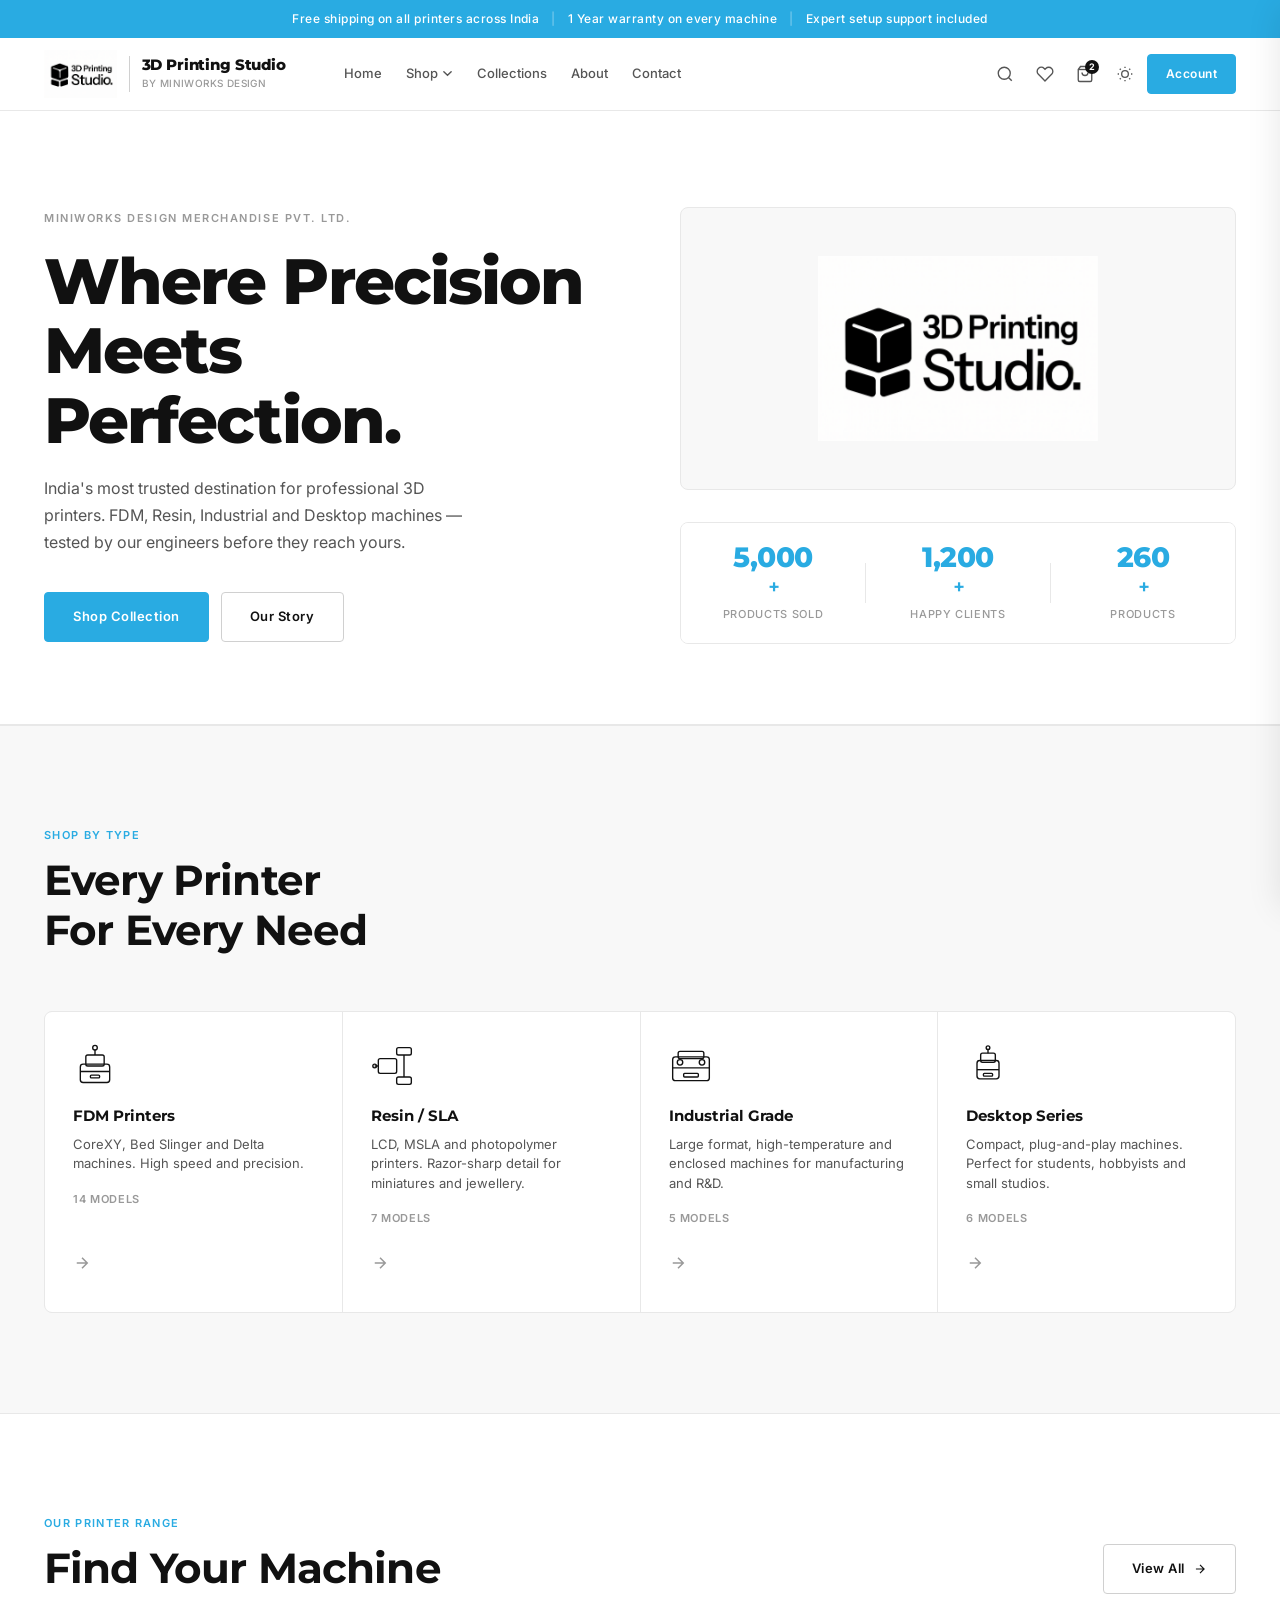
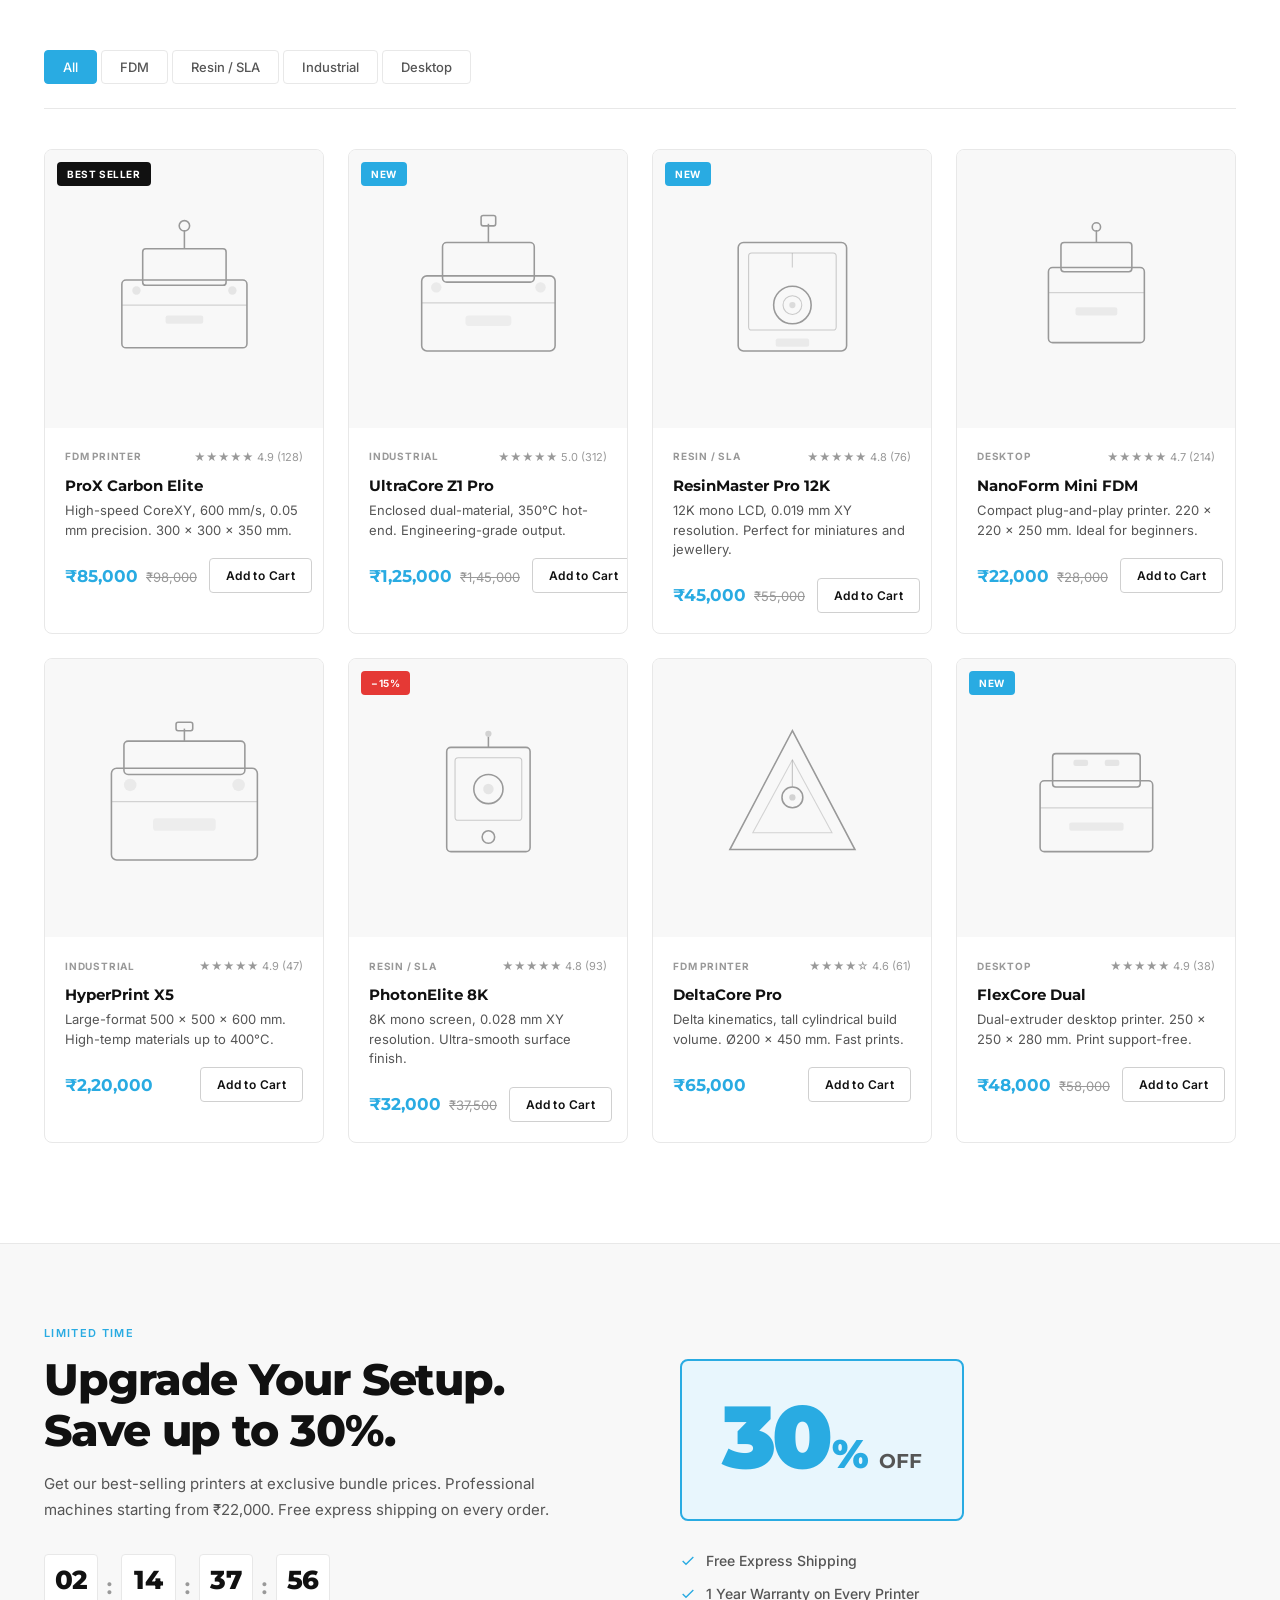
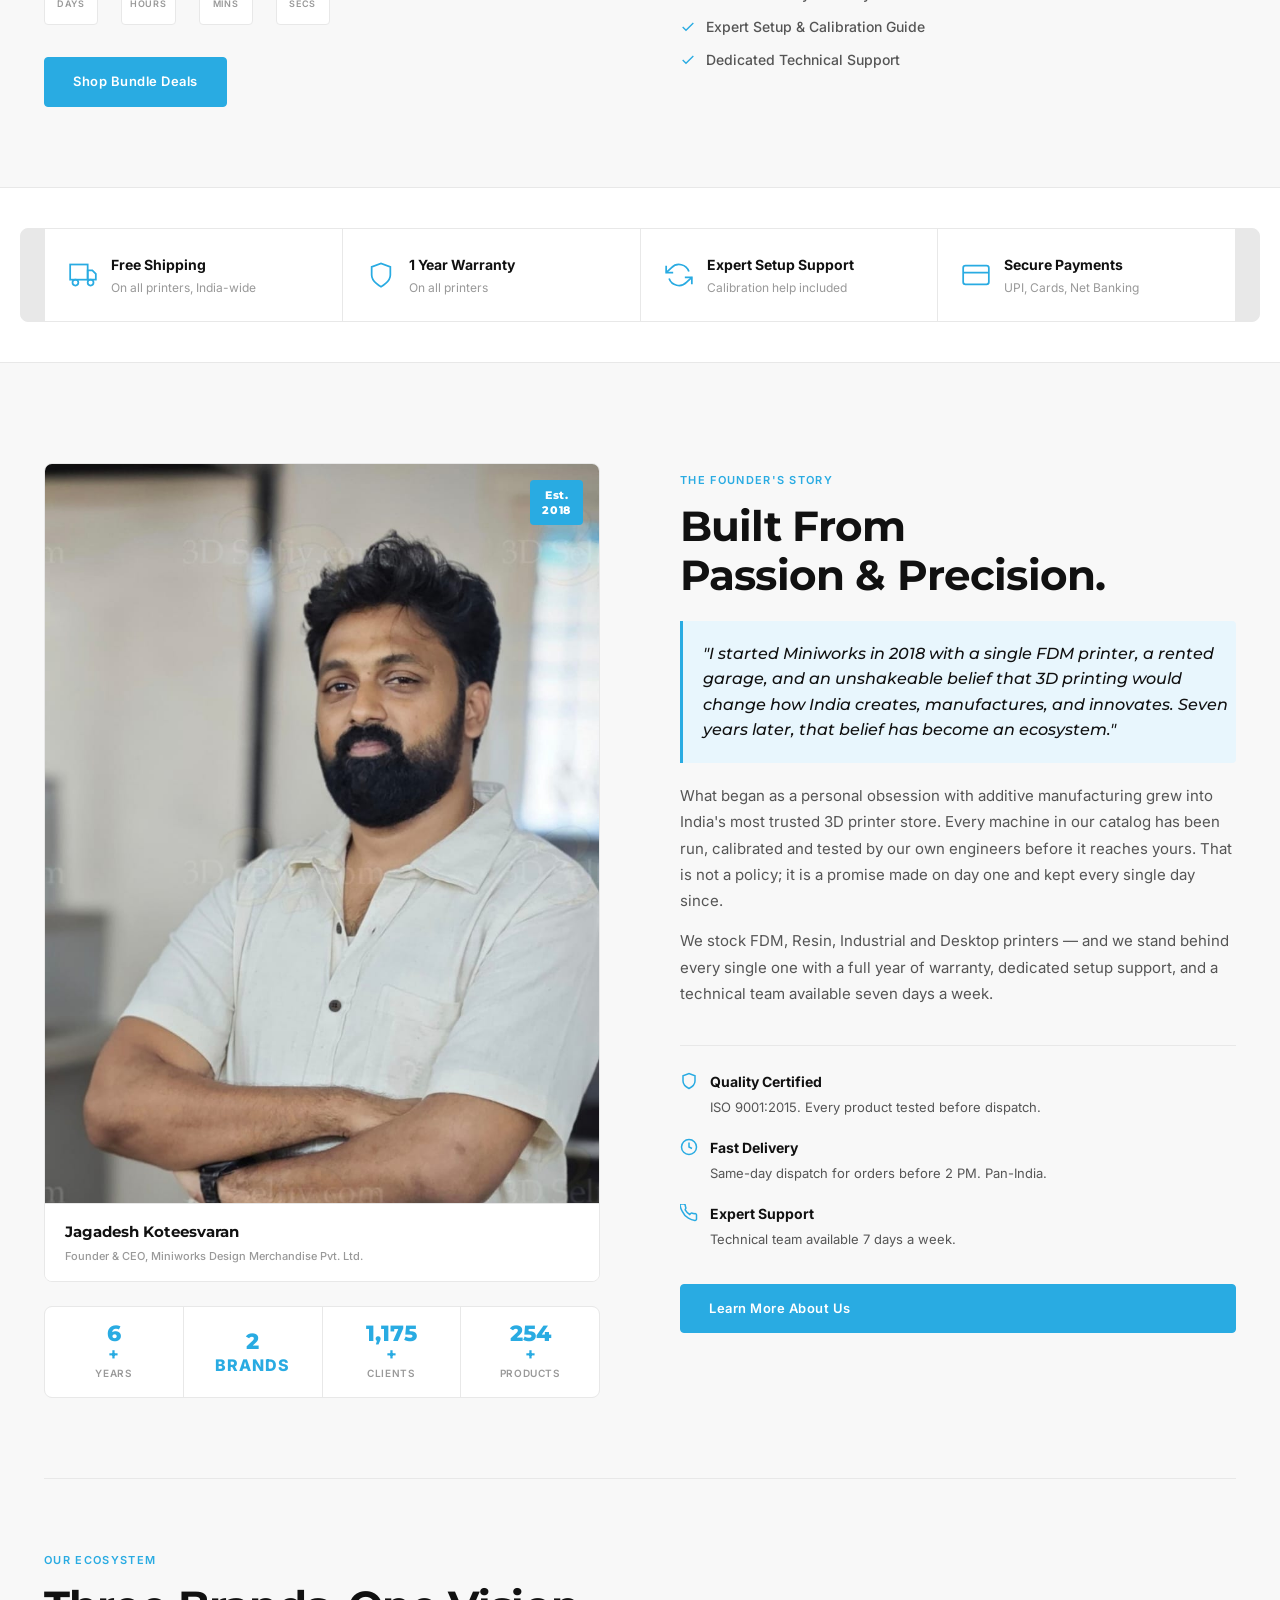
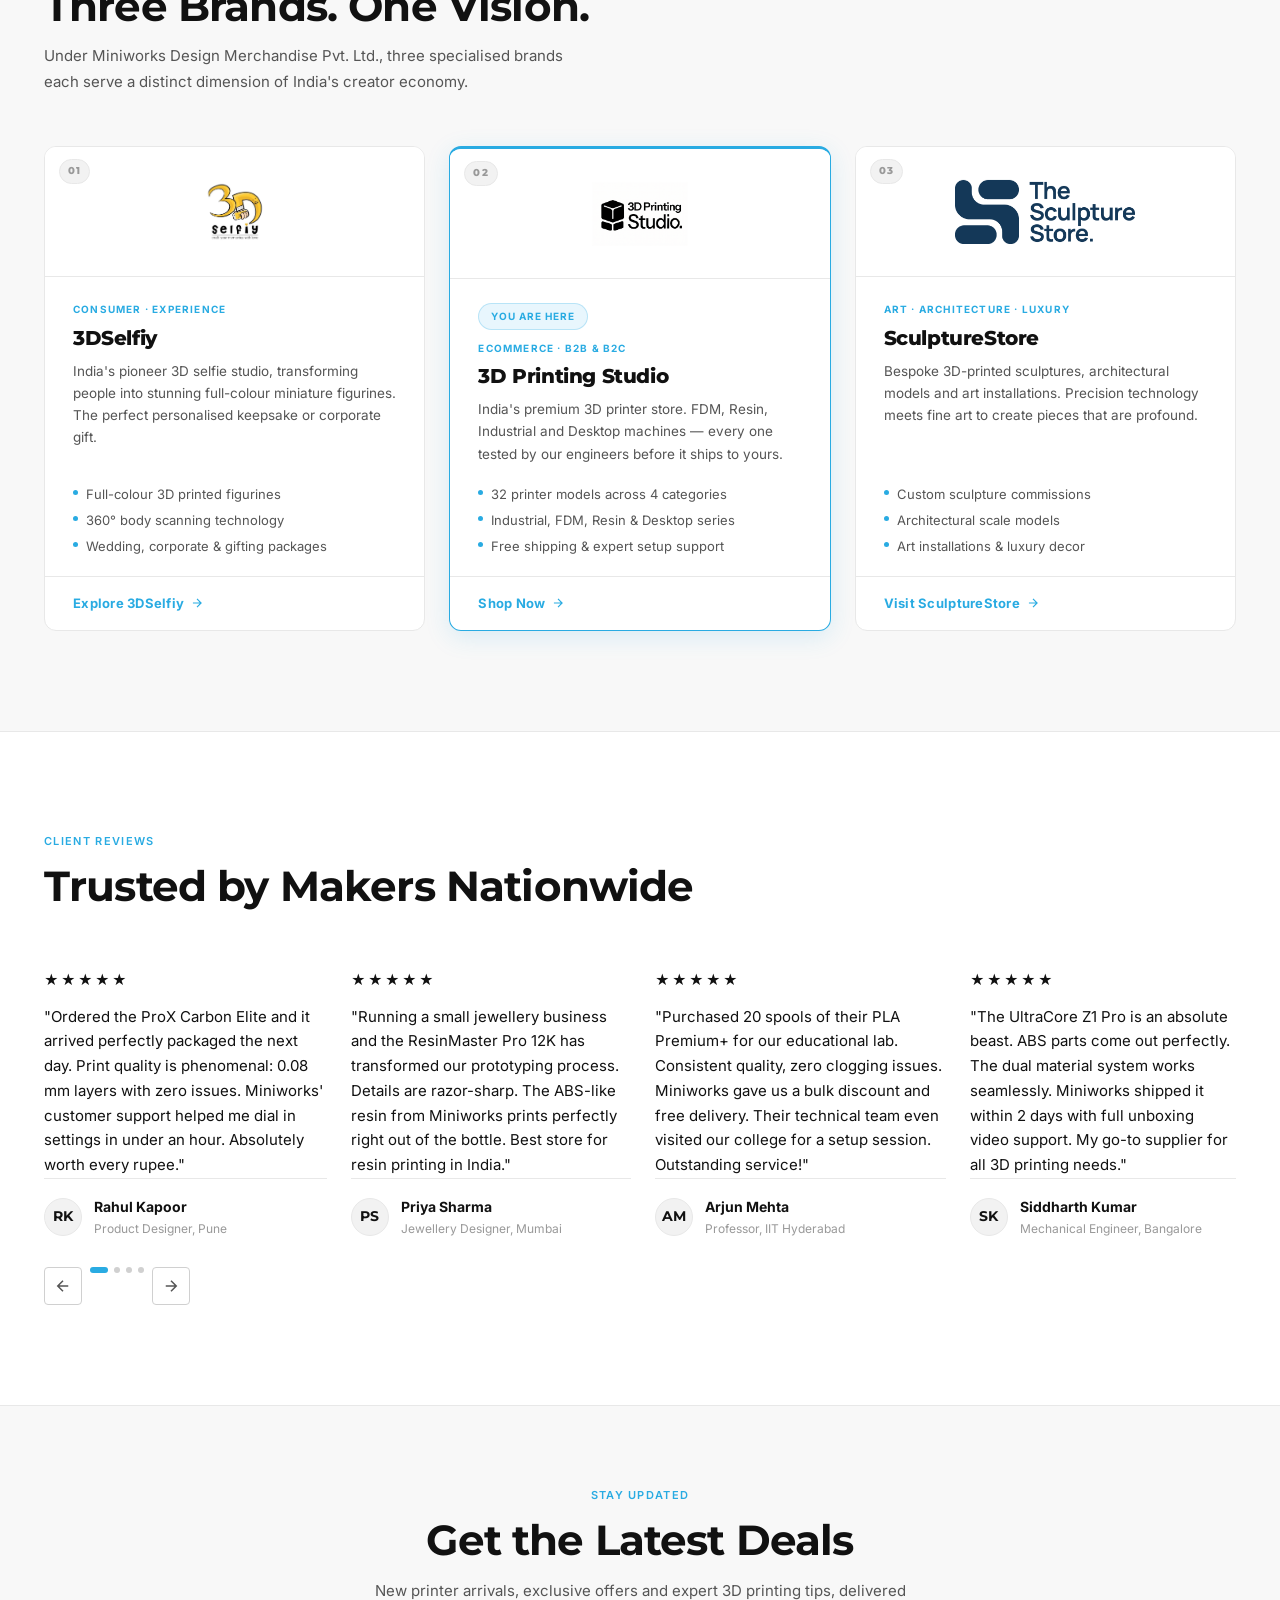
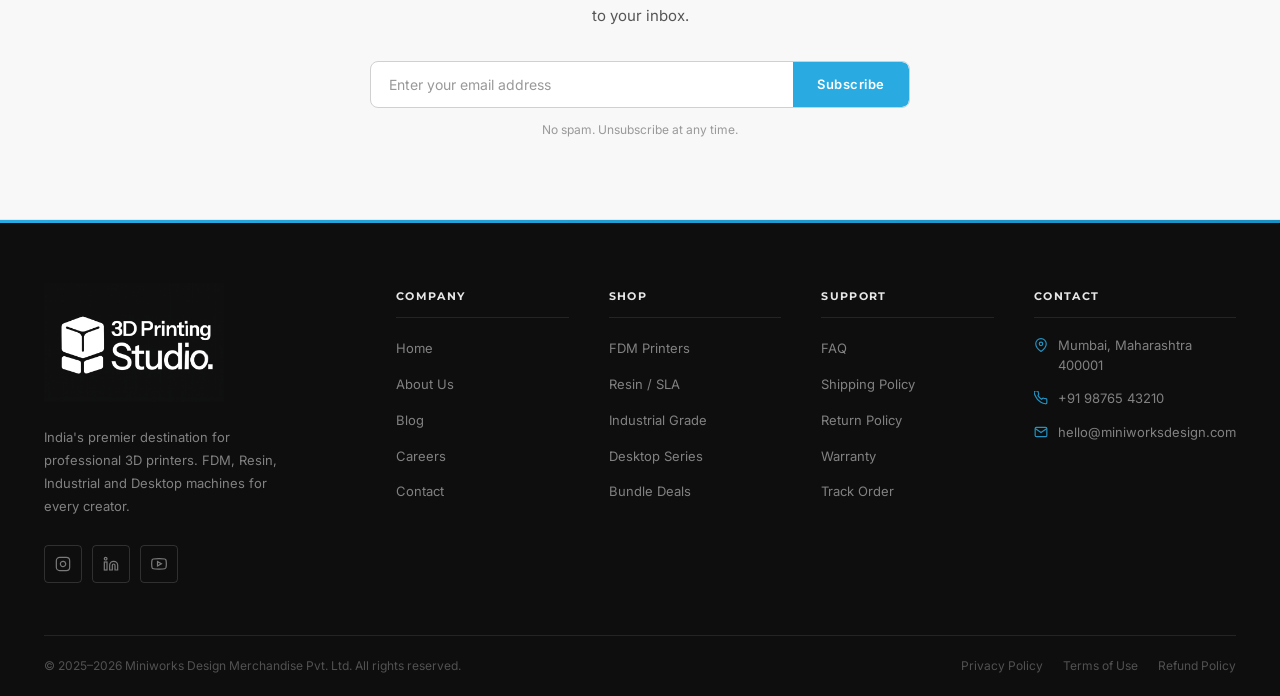
==== commit 222675e8: "Update favicon to new 3D cube logo" ====
--- a/index.html
+++ b/index.html
@@ -7,7 +7,7 @@
   <meta name="description" content="India's premier 3D printing store. Premium printers, filaments, resins, and accessories. Professional grade. Fast shipping." />
 
   <!-- Favicon -->
-  <link rel="icon" type="image/png" href="Logo/Logo.png" />
+  <link rel="icon" type="image/png" href="Logo/favicon.png" />
 
   <!-- Open Graph -->
   <meta property="og:type"        content="website" />
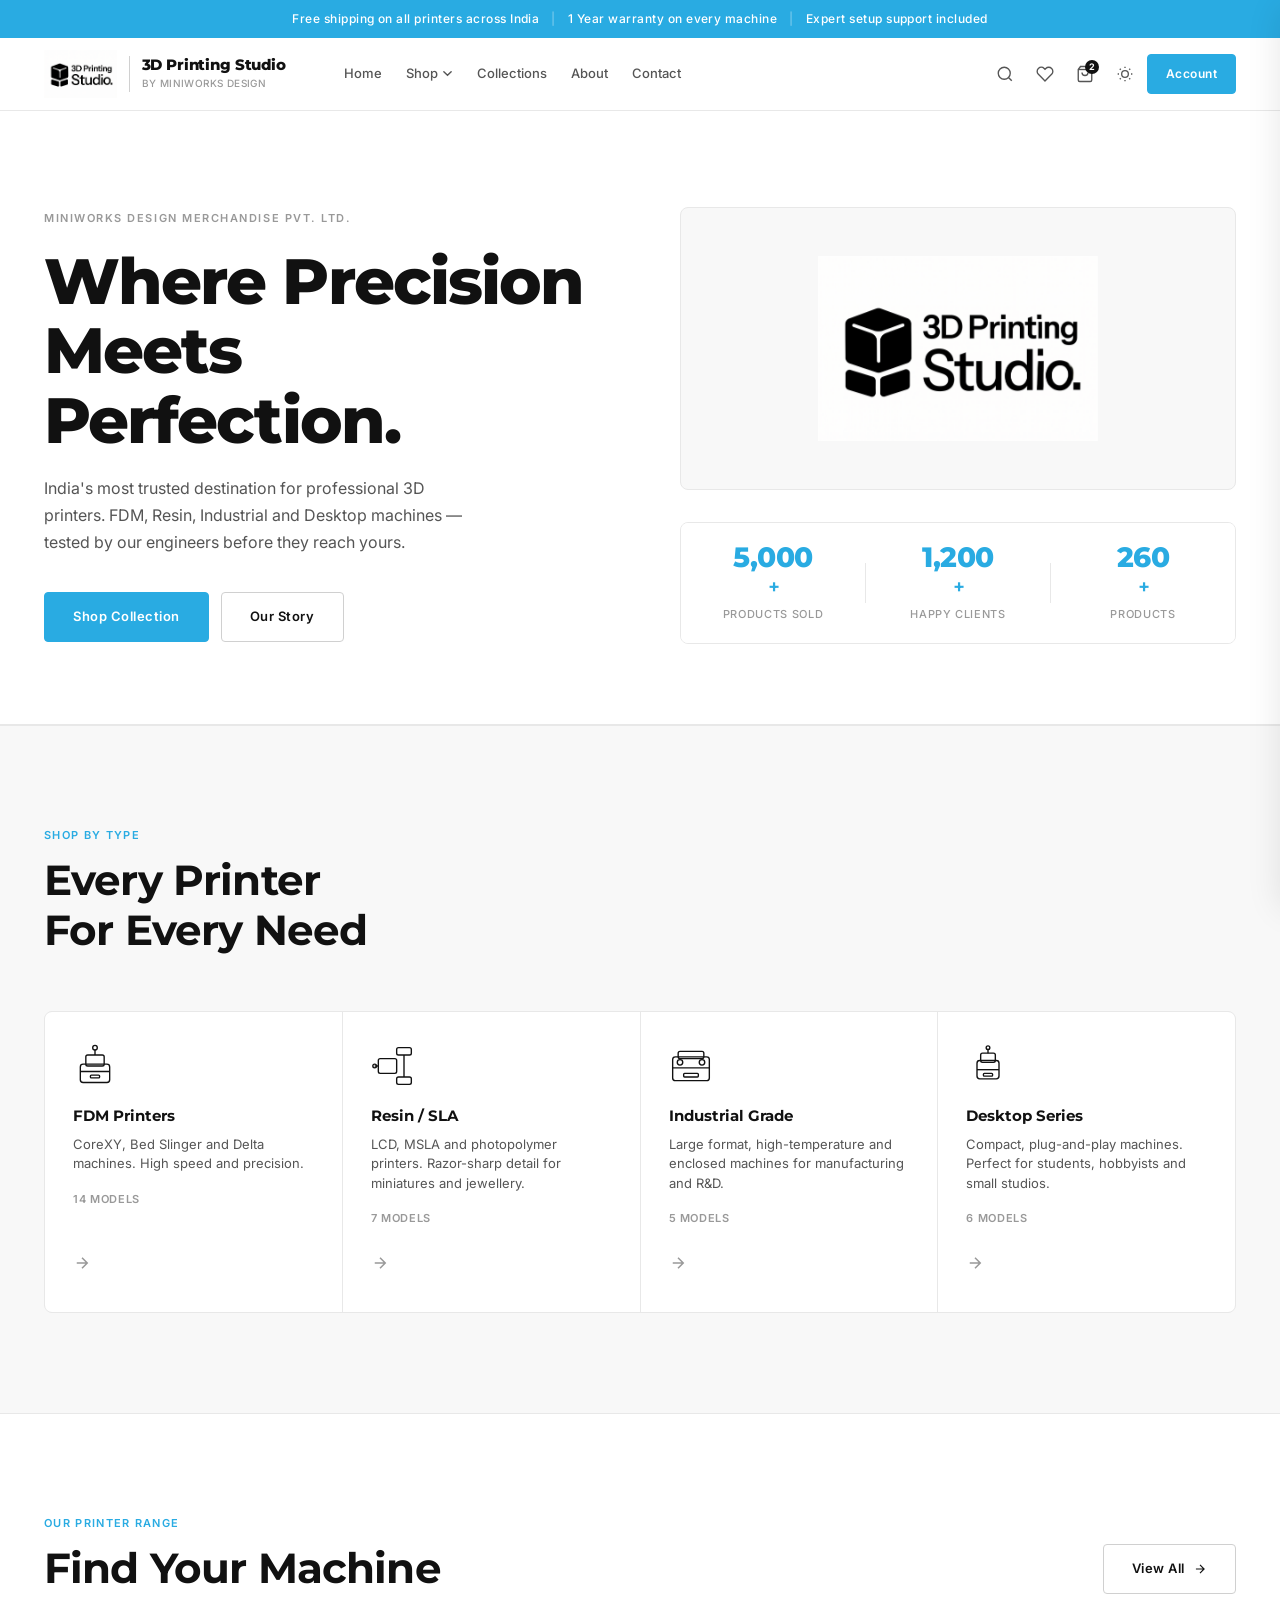
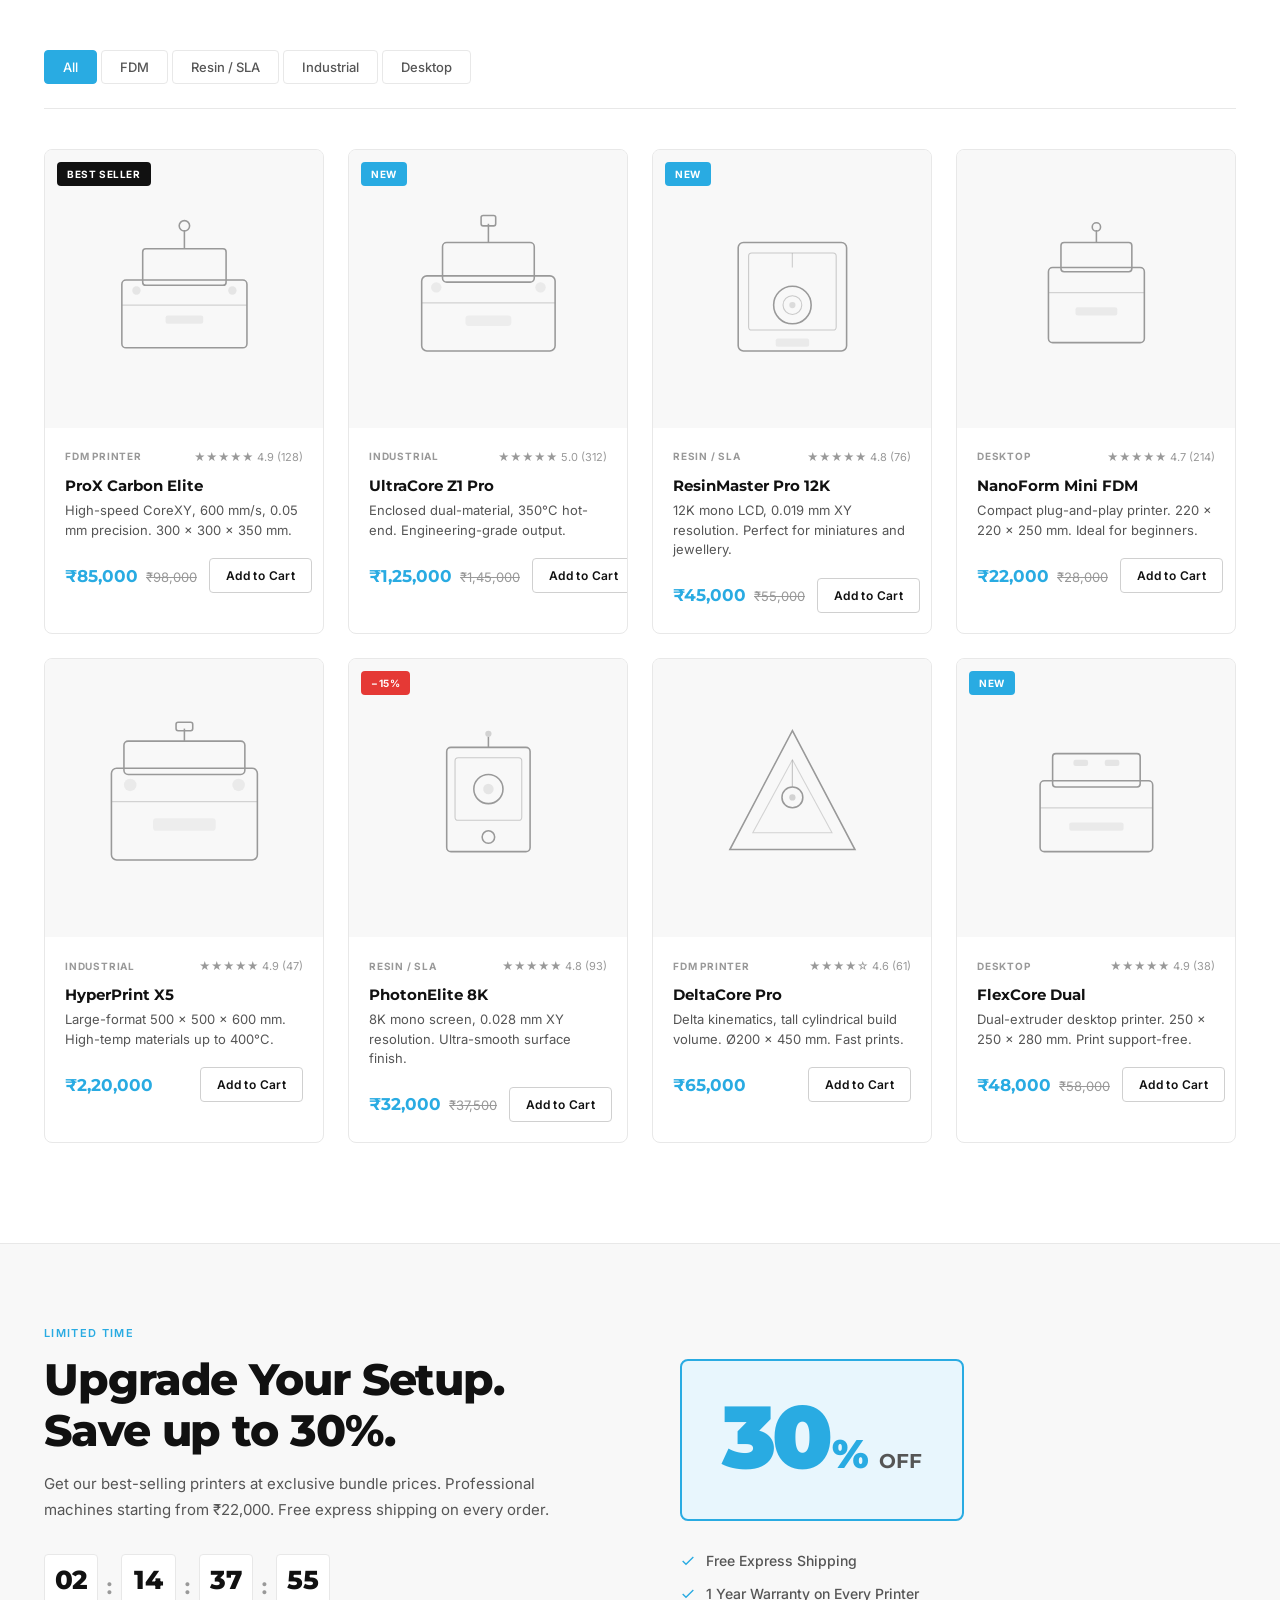
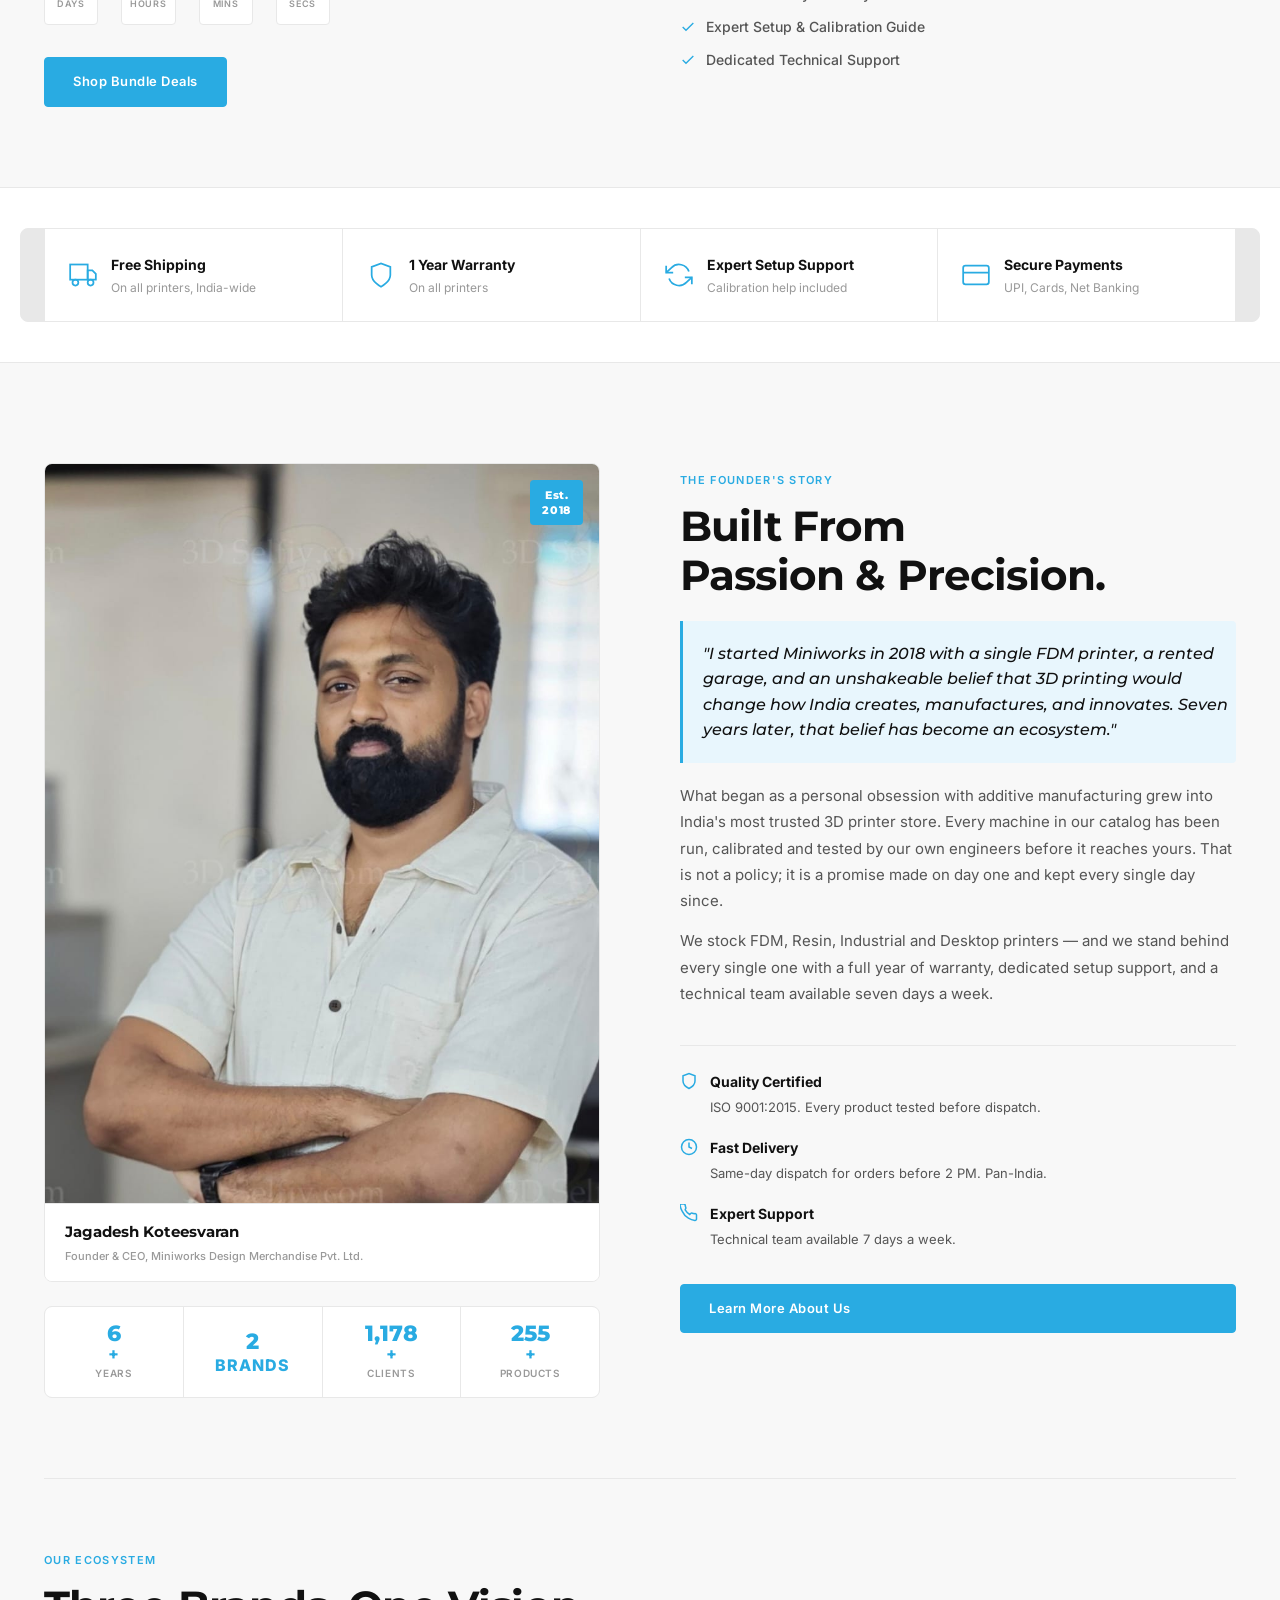
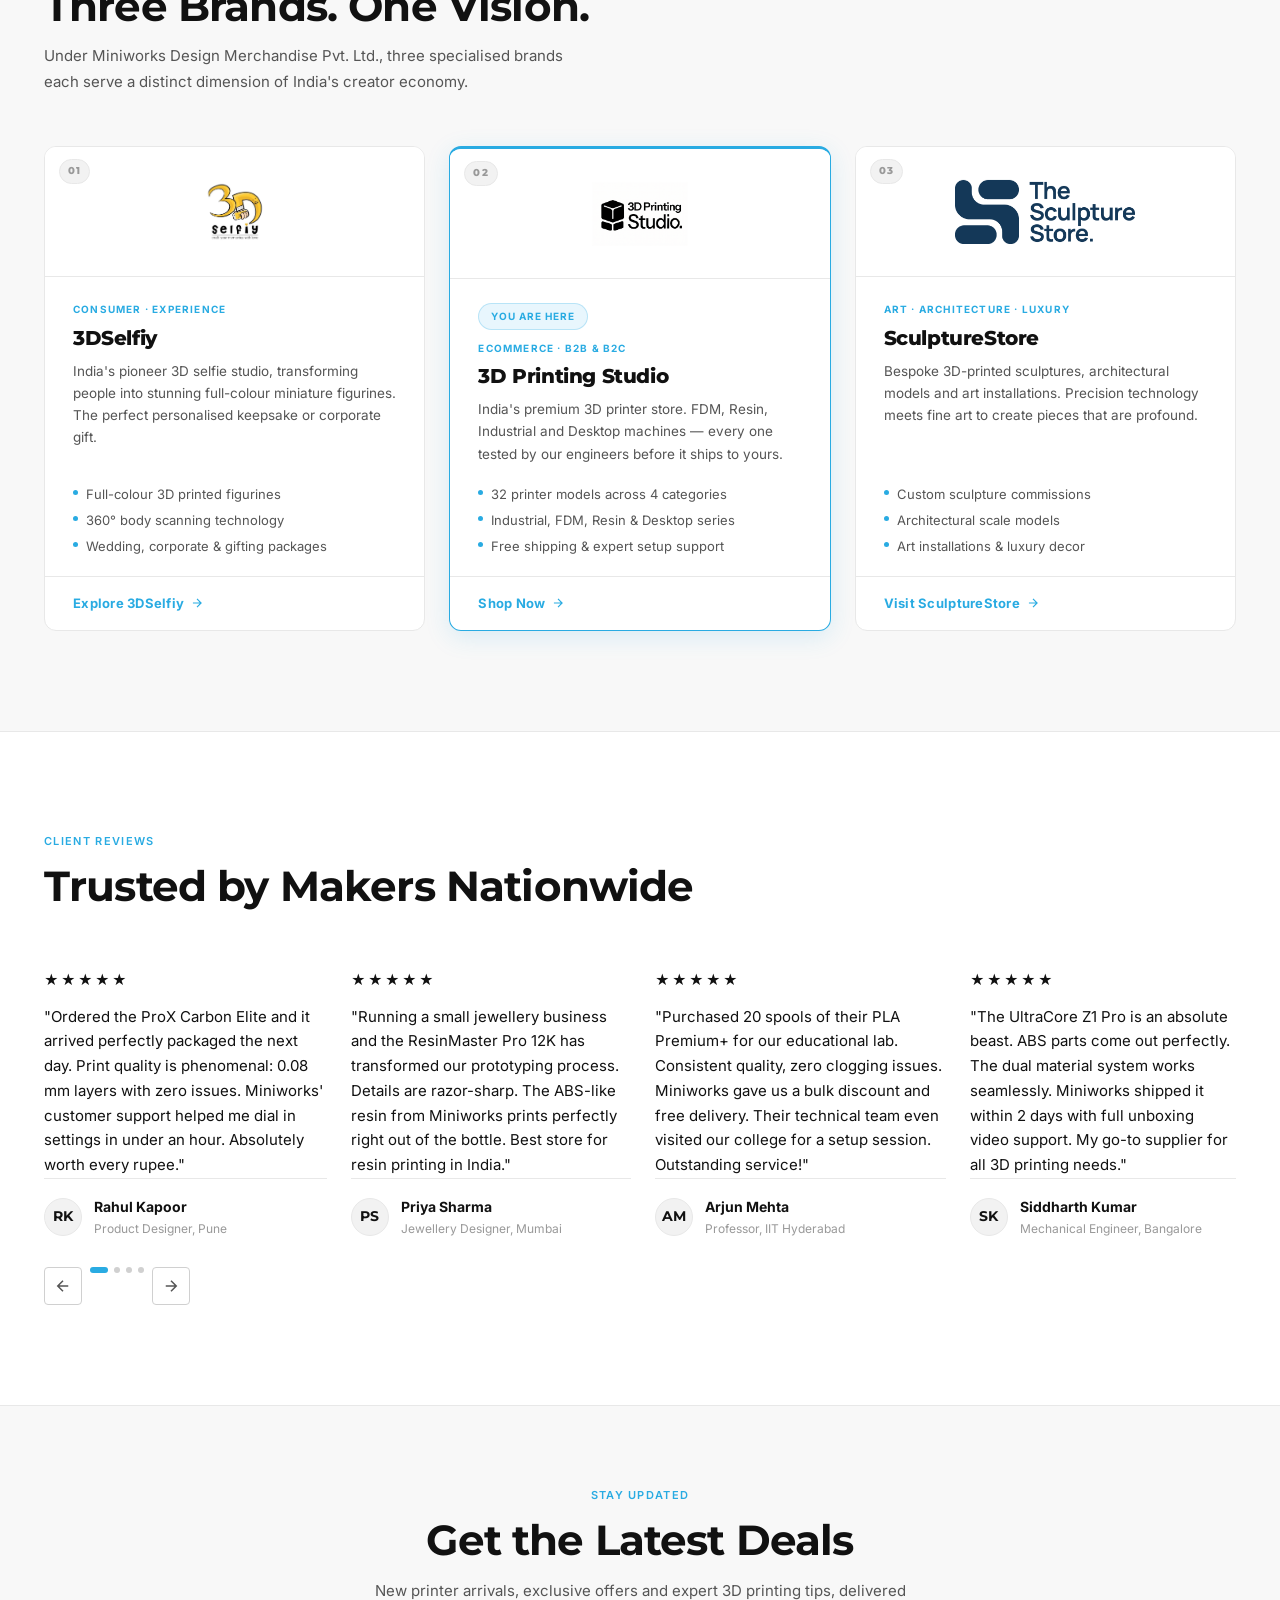
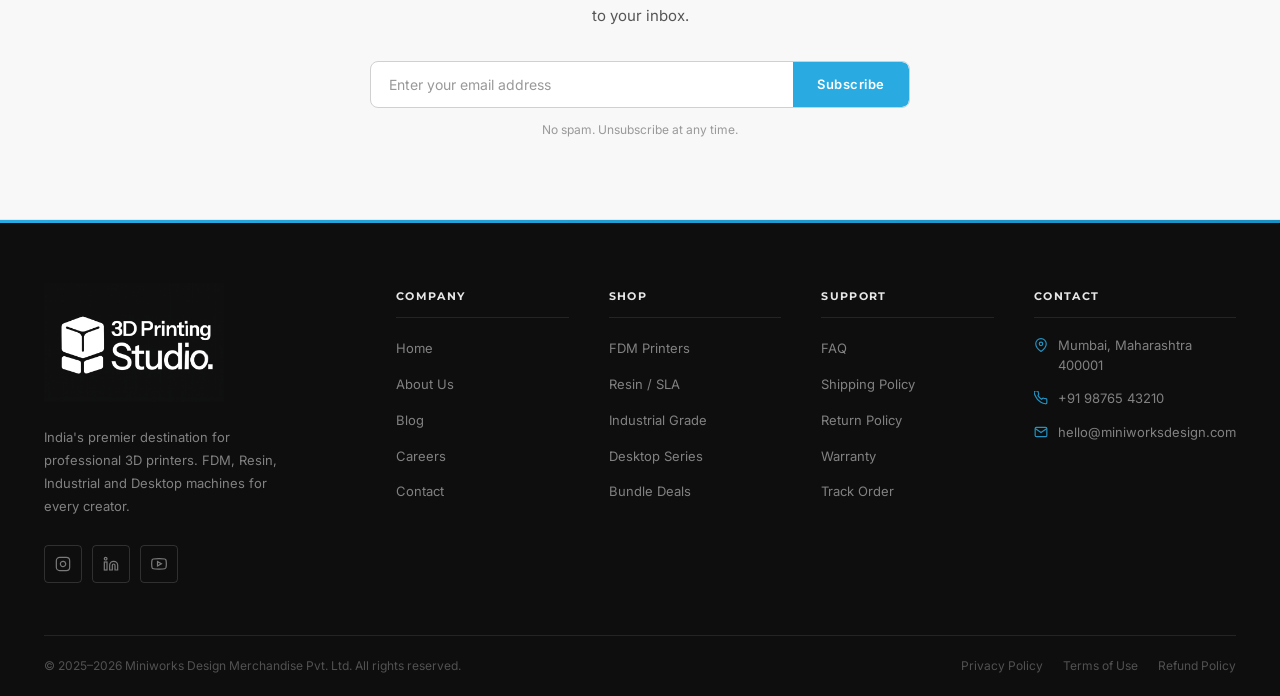
==== commit 61f56aed: "Remove 3dselfiy.html and move favicon to root" ====
--- a/index.html
+++ b/index.html
@@ -7,7 +7,7 @@
   <meta name="description" content="India's premier 3D printing store. Premium printers, filaments, resins, and accessories. Professional grade. Fast shipping." />
 
   <!-- Favicon -->
-  <link rel="icon" type="image/png" href="Logo/favicon.png" />
+  <link rel="icon" type="image/png" href="favicon.png" />
 
   <!-- Open Graph -->
   <meta property="og:type"        content="website" />
